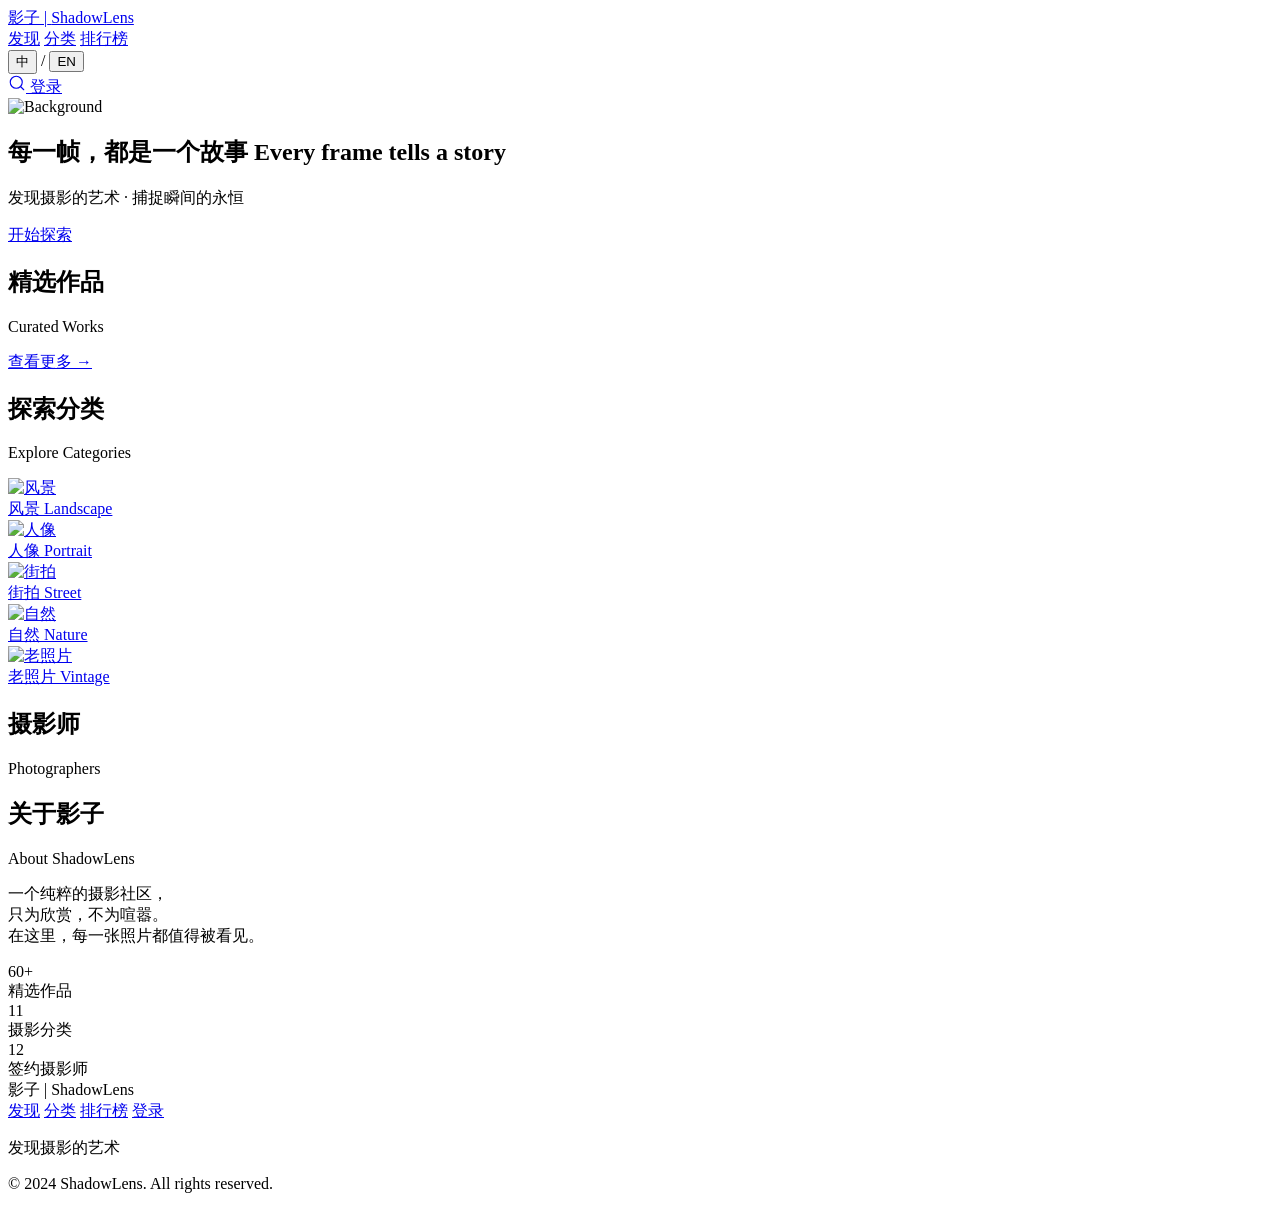
==== index.html @ 44436a94 "feat: add index.html" ====
<!DOCTYPE html>
<html lang="zh-CN">
<head>
  <meta charset="UTF-8">
  <meta name="viewport" content="width=device-width, initial-scale=1.0">
  <title>影子 | ShadowLens - 发现摄影的艺术</title>
  <link rel="stylesheet" href="css/style.css">
  <link rel="preconnect" href="https://fonts.googleapis.com">
  <link rel="preconnect" href="https://fonts.gstatic.com" crossorigin>
  <link href="https://fonts.googleapis.com/css2?family=Noto+Serif+SC:wght@200;300;400;600&family=Inter:wght@200;300;400;500&display=swap" rel="stylesheet">
</head>
<body>
  <!-- Noise texture for depth -->
  <div class="noise-overlay"></div>

  <!-- Navigation -->
  <nav id="navbar" class="navbar">
    <div class="nav-content">
      <a href="index.html" class="logo">
        <span class="logo-cn">影子</span>
        <span class="logo-divider">|</span>
        <span class="logo-en">ShadowLens</span>
      </a>
      <div class="nav-links">
        <a href="explore.html" class="nav-link">发现</a>
        <a href="categories.html" class="nav-link">分类</a>
        <a href="rankings.html" class="nav-link">排行榜</a>
      </div>
      <div class="nav-right">
        <div class="lang-switch">
          <button class="lang-btn active" data-lang="zh">中</button>
          <span class="lang-divider">/</span>
          <button class="lang-btn" data-lang="en">EN</button>
        </div>
        <a href="search.html" class="search-toggle" id="searchToggle">
          <svg width="18" height="18" viewBox="0 0 24 24" fill="none" stroke="currentColor" stroke-width="1.5" stroke-linecap="round" stroke-linejoin="round"><circle cx="11" cy="11" r="8"/><path d="m21 21-4.35-4.35"/></svg>
        </a>
        <a href="login.html" class="nav-login">登录</a>
      </div>
    </div>
  </nav>

  <!-- Hero Section with Background -->
  <section class="hero" id="hero">
    <div class="hero-bg">
      <img src="https://images.unsplash.com/photo-1506905925346-21bda4d32df4?w=1920&q=80" alt="Background" class="hero-bg-img">
      <div class="hero-overlay"></div>
    </div>
    <div class="hero-content" data-parallax="0.3">
      <h1 class="hero-title">
        <span class="title-cn">每一帧，都是一个故事</span>
        <span class="title-en">Every frame tells a story</span>
      </h1>
      <p class="hero-subtitle">发现摄影的艺术 · 捕捉瞬间的永恒</p>
      <a href="explore.html" class="hero-btn">开始探索</a>
    </div>
    <div class="scroll-hint">
      <div class="scroll-line"></div>
    </div>
  </section>

  <!-- Photo Gallery -->
  <section class="gallery" id="gallery">
    <div class="gallery-header">
      <h2 class="section-title">精选作品</h2>
      <p class="section-subtitle">Curated Works</p>
    </div>
    <div class="masonry" id="masonry">
      <!-- Photos will be loaded dynamically -->
    </div>
    <div class="gallery-more">
      <a href="explore.html" class="more-link">查看更多 →</a>
    </div>
  </section>

  <!-- Categories Preview -->
  <section class="categories-preview">
    <div class="categories-header">
      <h2 class="section-title">探索分类</h2>
      <p class="section-subtitle">Explore Categories</p>
    </div>
    <div class="categories-grid">
      <a href="category.html?cat=landscape" class="category-card">
        <img src="https://images.unsplash.com/photo-1506905925346-21bda4d32df4?w=600&q=80" alt="风景">
        <div class="category-overlay">
          <span class="category-name">风景</span>
          <span class="category-name-en">Landscape</span>
        </div>
      </a>
      <a href="category.html?cat=portrait" class="category-card">
        <img src="https://images.unsplash.com/photo-1507003211169-0a1dd7228f2d?w=600&q=80" alt="人像">
        <div class="category-overlay">
          <span class="category-name">人像</span>
          <span class="category-name-en">Portrait</span>
        </div>
      </a>
      <a href="category.html?cat=street" class="category-card">
        <img src="https://images.unsplash.com/photo-1477959858617-67f85cf4f1df?w=600&q=80" alt="街拍">
        <div class="category-overlay">
          <span class="category-name">街拍</span>
          <span class="category-name-en">Street</span>
        </div>
      </a>
      <a href="category.html?cat=nature" class="category-card">
        <img src="https://images.unsplash.com/photo-1441974231531-c6227db76b6e?w=600&q=80" alt="自然">
        <div class="category-overlay">
          <span class="category-name">自然</span>
          <span class="category-name-en">Nature</span>
        </div>
      </a>
      <a href="category-vintage.html" class="category-card">
        <img src="https://images.unsplash.com/photo-1506744038136-46273834b3fb?w=600&q=80" alt="老照片">
        <div class="category-overlay">
          <span class="category-name">老照片</span>
          <span class="category-name-en">Vintage</span>
        </div>
      </a>
    </div>
  </section>

  <!-- Featured Photographers -->
  <section class="featured-photographers">
    <div class="section-header-center">
      <h2 class="section-title">摄影师</h2>
      <p class="section-subtitle">Photographers</p>
    </div>
    <div class="photographers-strip" id="photographersStrip">
      <!-- Filled by main.js -->
    </div>
  </section>

  <!-- About Section -->
  <section class="about" id="about">
    <div class="about-content" data-parallax="0.2">
      <div class="about-glass">
        <h2 class="section-title">关于影子</h2>
        <p class="section-subtitle">About ShadowLens</p>
        <p class="about-text">
          一个纯粹的摄影社区，<br>
          只为欣赏，不为喧嚣。<br>
          在这里，每一张照片都值得被看见。
        </p>
        <div class="about-stats">
          <div class="about-stat">
            <div class="about-stat-num">60+</div>
            <div class="about-stat-label">精选作品</div>
          </div>
          <div class="about-stat">
            <div class="about-stat-num">11</div>
            <div class="about-stat-label">摄影分类</div>
          </div>
          <div class="about-stat">
            <div class="about-stat-num">12</div>
            <div class="about-stat-label">签约摄影师</div>
          </div>
        </div>
      </div>
    </div>
  </section>

  <!-- Footer -->
  <footer class="footer">
    <div class="footer-content">
      <div class="footer-logo">
        <span class="logo-cn">影子</span>
        <span class="logo-divider">|</span>
        <span class="logo-en">ShadowLens</span>
      </div>
      <div class="footer-links">
        <a href="explore.html">发现</a>
        <a href="categories.html">分类</a>
        <a href="rankings.html">排行榜</a>
        <a href="login.html">登录</a>
      </div>
      <p class="footer-text">发现摄影的艺术</p>
      <p class="footer-copyright">© 2024 ShadowLens. All rights reserved.</p>
    </div>
  </footer>

  <script src="js/pages.js"></script>
  <script src="js/main.js"></script>
</body>
</html>
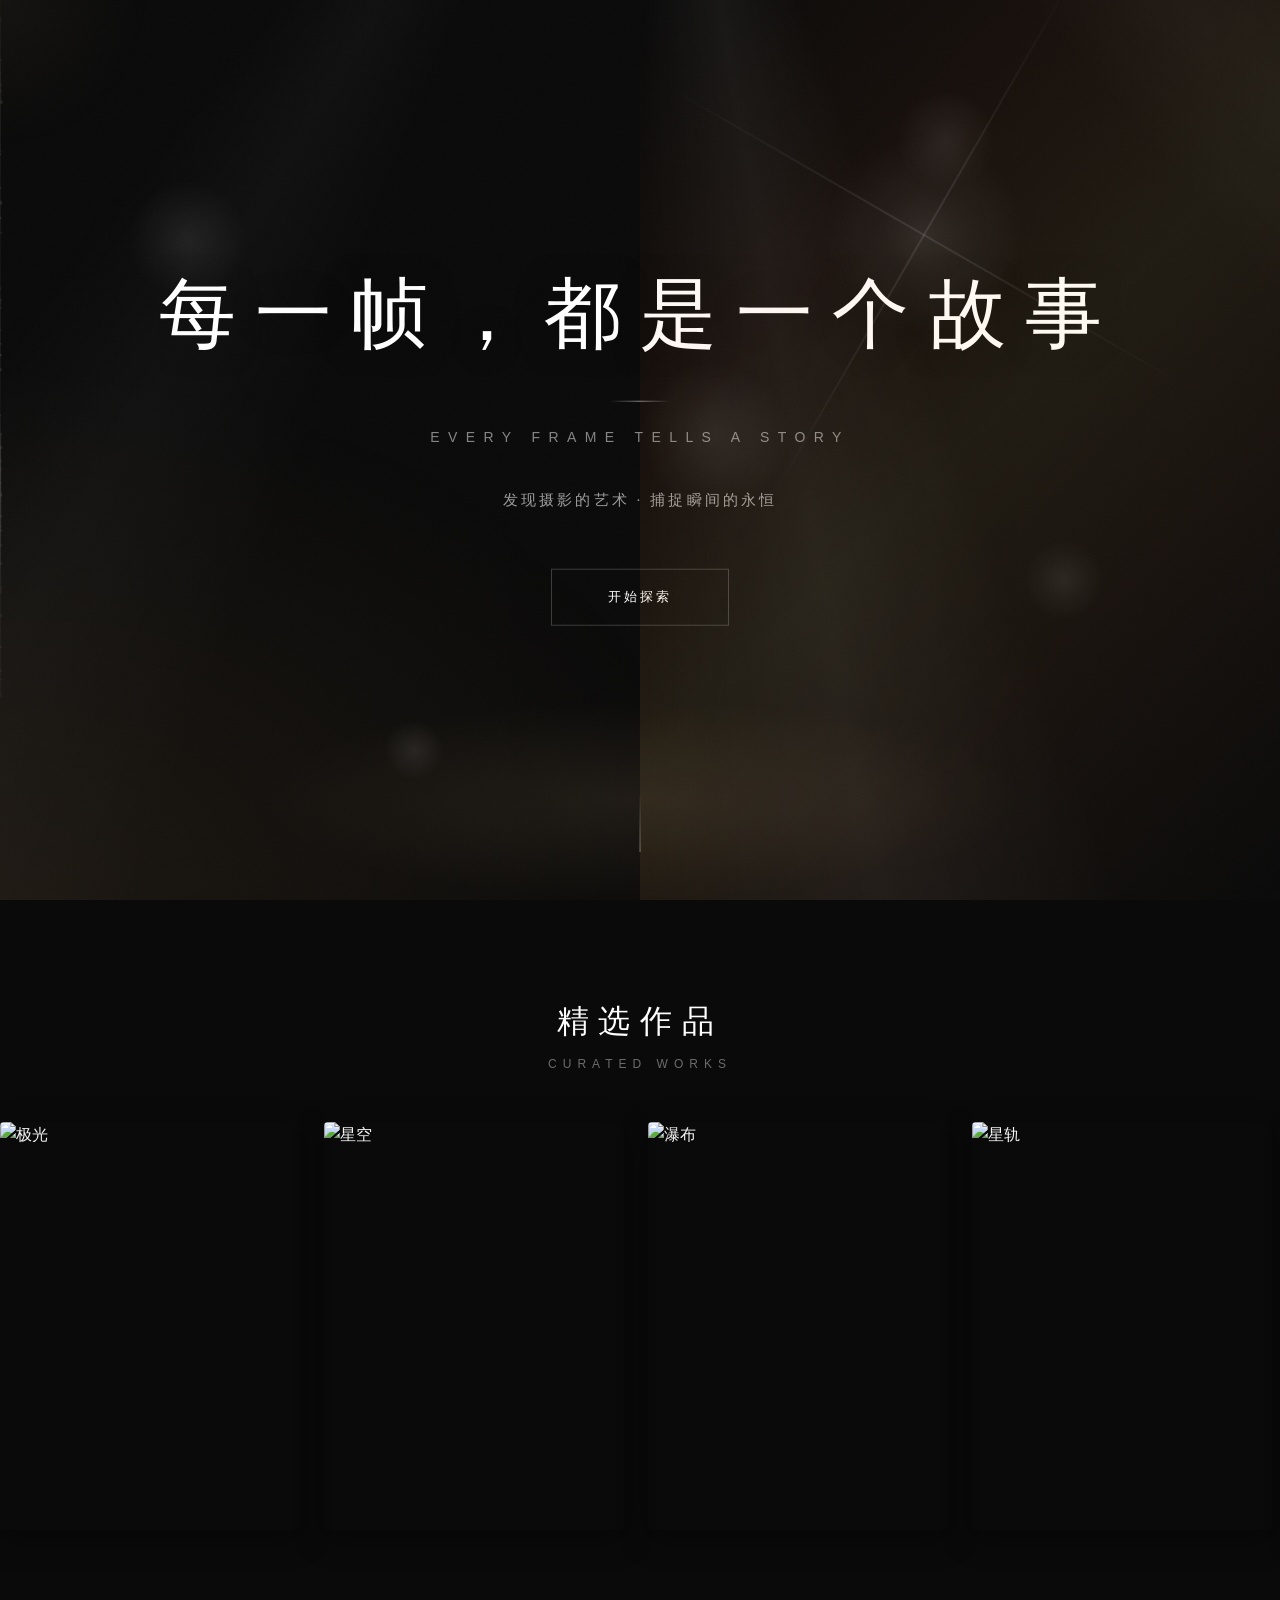
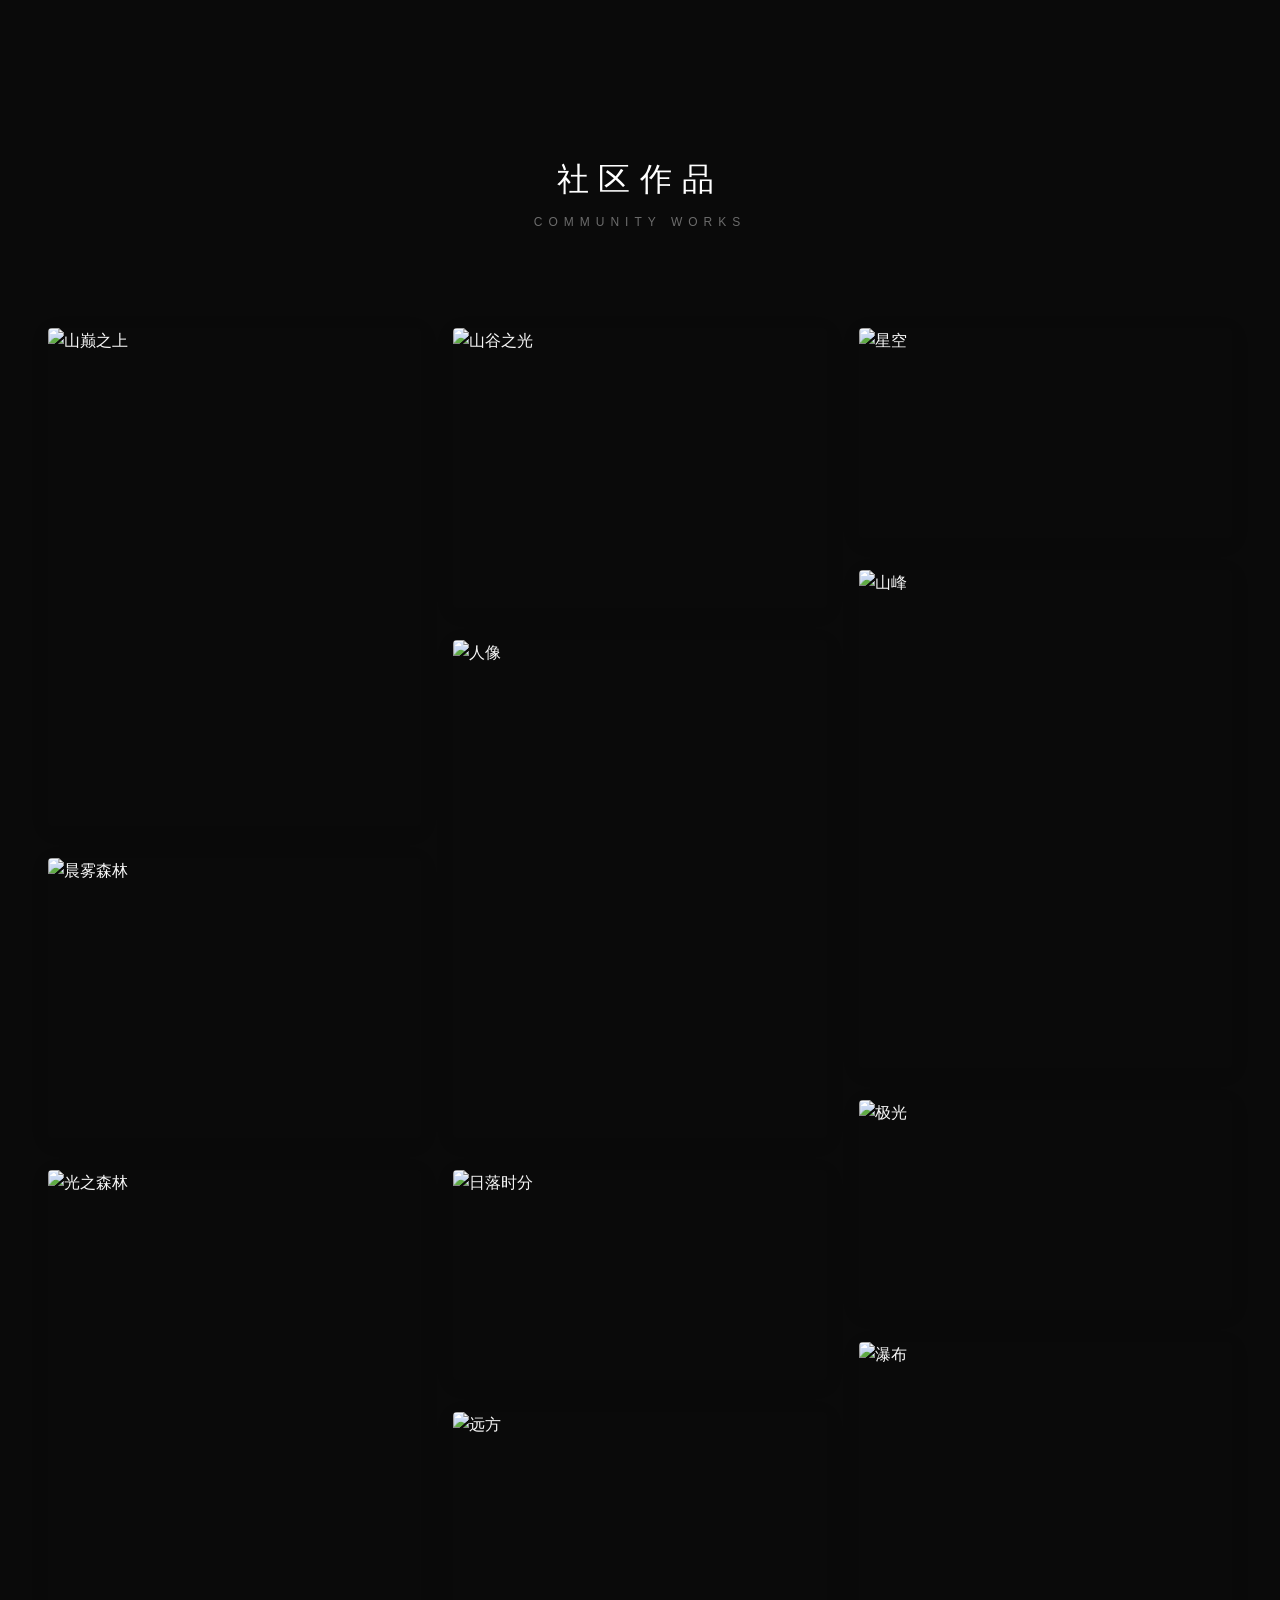
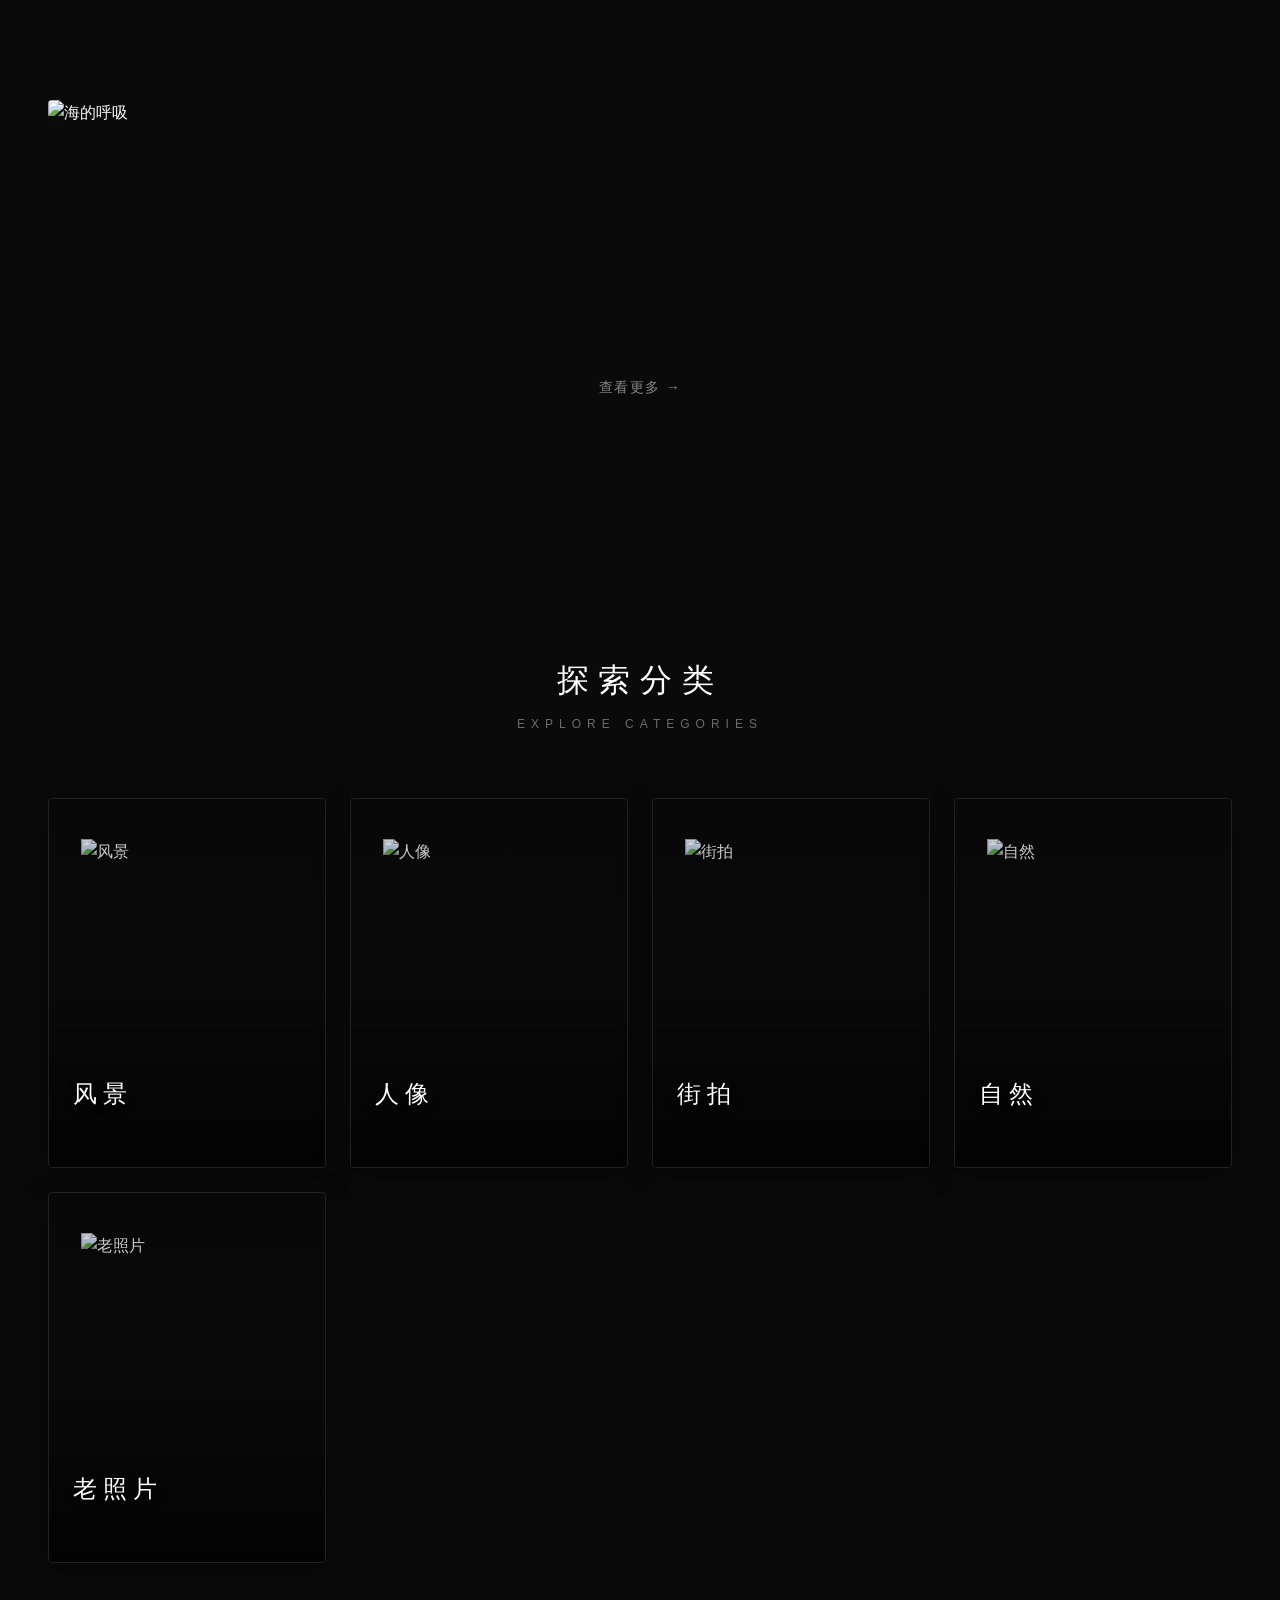
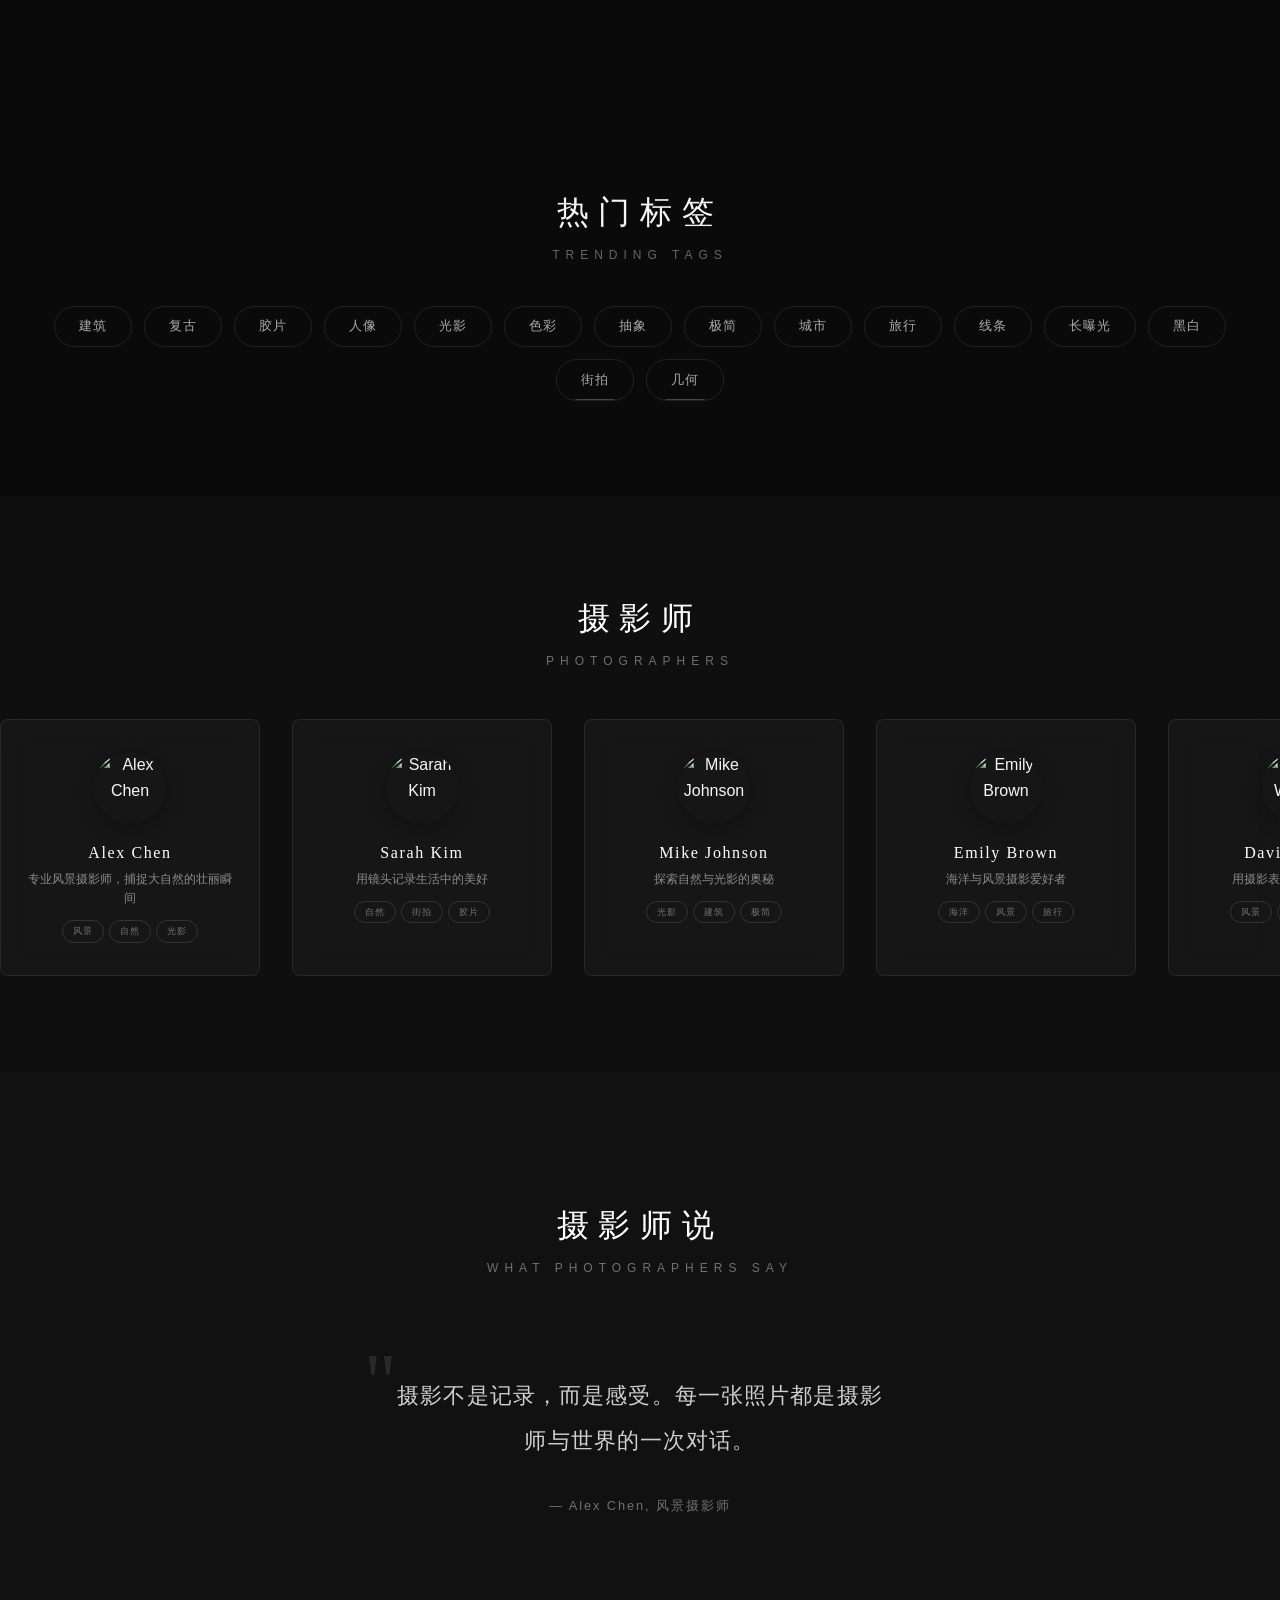
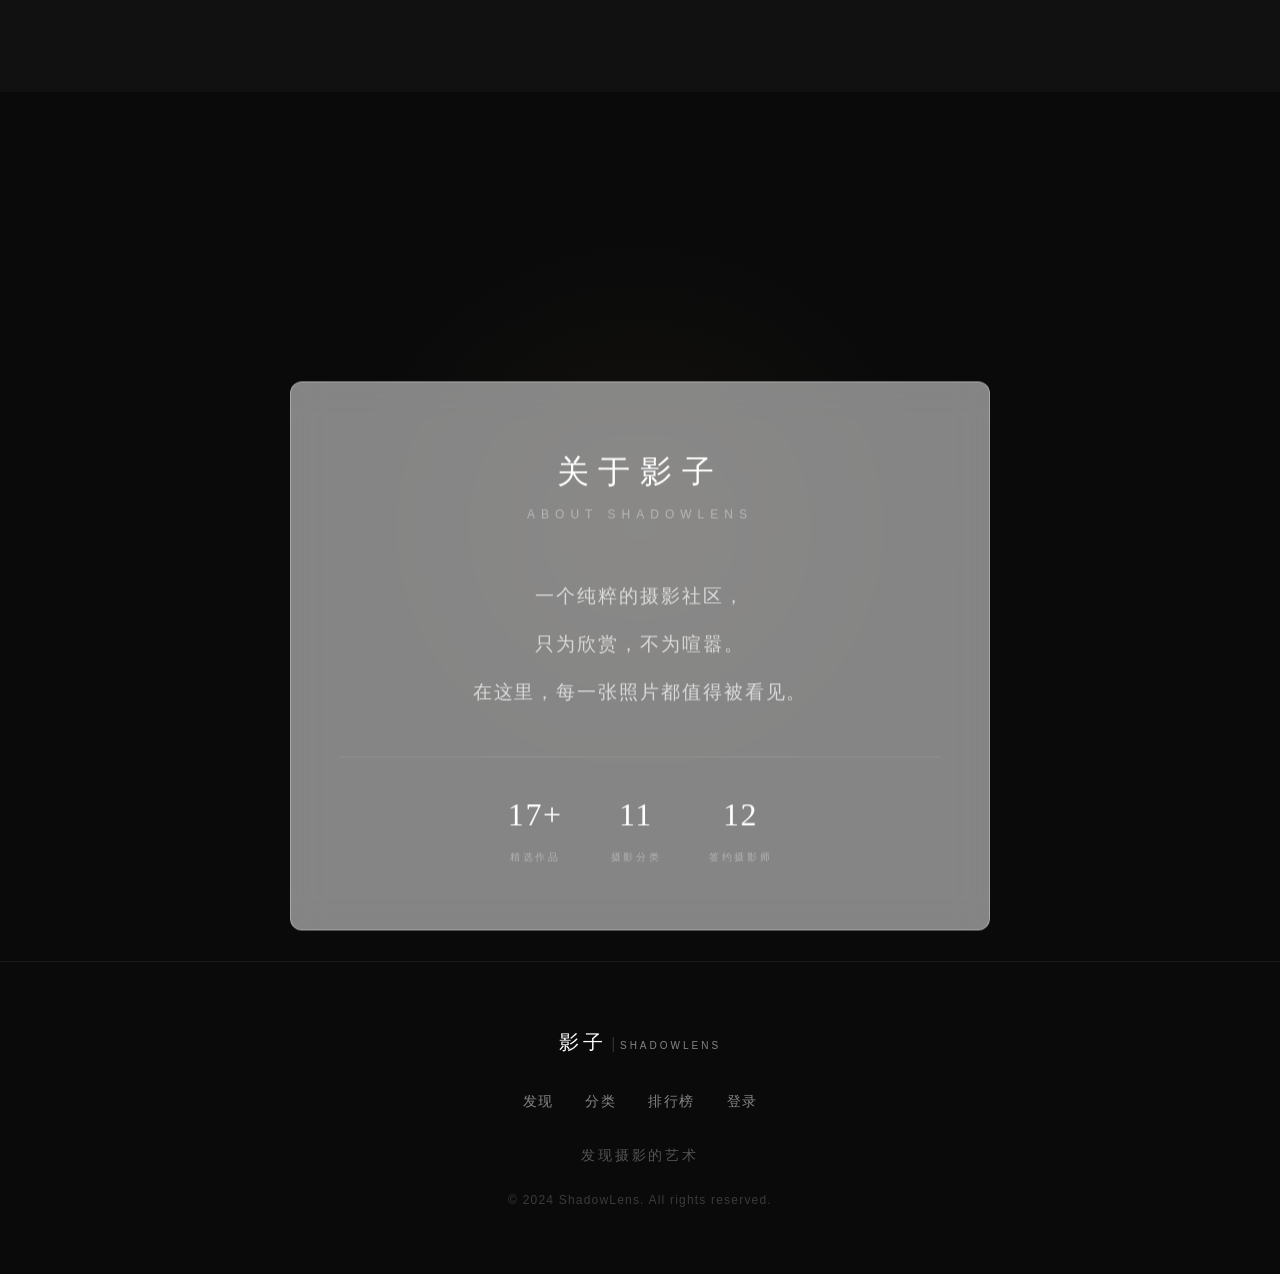
==== commit 7141f192: "feat: 全面升级光影特效与数据交互系统 - 暗色主题重构：全站深色背景、毛玻璃导航栏 - 光影特效：光线、散景、镜头光晕、光漏、聚光灯跟随鼠标 - 11个分类独立视觉主题 - 按钮升级：药丸形状、" ====
--- a/index.html
+++ b/index.html
@@ -10,8 +10,11 @@
   <link href="https://fonts.googleapis.com/css2?family=Noto+Serif+SC:wght@200;300;400;600&family=Inter:wght@200;300;400;500&display=swap" rel="stylesheet">
 </head>
 <body>
-  <!-- Noise texture for depth -->
+  <!-- Noise texture -->
   <div class="noise-overlay"></div>
+
+  <!-- Scroll progress -->
+  <div class="scroll-progress" id="scrollProgress"></div>
 
   <!-- Navigation -->
   <nav id="navbar" class="navbar">
@@ -21,7 +24,7 @@
         <span class="logo-divider">|</span>
         <span class="logo-en">ShadowLens</span>
       </a>
-      <div class="nav-links">
+      <div class="nav-links" id="navLinks">
         <a href="explore.html" class="nav-link">发现</a>
         <a href="categories.html" class="nav-link">分类</a>
         <a href="rankings.html" class="nav-link">排行榜</a>
@@ -36,19 +39,35 @@
           <svg width="18" height="18" viewBox="0 0 24 24" fill="none" stroke="currentColor" stroke-width="1.5" stroke-linecap="round" stroke-linejoin="round"><circle cx="11" cy="11" r="8"/><path d="m21 21-4.35-4.35"/></svg>
         </a>
         <a href="login.html" class="nav-login">登录</a>
+        <button class="mobile-menu-btn" id="mobileMenuBtn">
+          <svg width="20" height="20" viewBox="0 0 24 24" fill="none" stroke="currentColor" stroke-width="1.5"><line x1="3" y1="6" x2="21" y2="6"/><line x1="3" y1="12" x2="21" y2="12"/><line x1="3" y1="18" x2="21" y2="18"/></svg>
+        </button>
       </div>
     </div>
   </nav>
 
-  <!-- Hero Section with Background -->
+  <!-- Hero Section -->
   <section class="hero" id="hero">
     <div class="hero-bg">
-      <img src="https://images.unsplash.com/photo-1506905925346-21bda4d32df4?w=1920&q=80" alt="Background" class="hero-bg-img">
-      <div class="hero-overlay"></div>
-    </div>
+      <img class="hero-bg-img" src="https://images.unsplash.com/photo-1506905925346-21bda4d32df4?w=1920&q=85" alt="" loading="eager">
+    </div>
+    <div class="hero-overlay"></div>
+    <div class="light-rays"></div>
+    <div class="bokeh-container">
+      <div class="bokeh"></div>
+      <div class="bokeh"></div>
+      <div class="bokeh"></div>
+      <div class="bokeh"></div>
+      <div class="bokeh"></div>
+    </div>
+    <div class="lens-flare"></div>
+    <div class="light-leak"></div>
+    <div class="hero-spotlight" id="heroSpotlight"></div>
+    <canvas class="hero-canvas" id="heroCanvas"></canvas>
     <div class="hero-content" data-parallax="0.3">
       <h1 class="hero-title">
-        <span class="title-cn">每一帧，都是一个故事</span>
+        <span class="title-cn" id="heroTitleCn">每一帧，都是一个故事</span>
+        <div class="hero-divider"></div>
         <span class="title-en">Every frame tells a story</span>
       </h1>
       <p class="hero-subtitle">发现摄影的艺术 · 捕捉瞬间的永恒</p>
@@ -59,11 +78,22 @@
     </div>
   </section>
 
+  <!-- Featured Works Carousel -->
+  <section class="featured-section">
+    <div class="section-header-center" style="text-align:center; margin-bottom:3rem;">
+      <h2 class="section-title">精选作品</h2>
+      <p class="section-subtitle">Curated Works</p>
+    </div>
+    <div class="featured-track" id="featuredTrack">
+      <!-- Filled by JS -->
+    </div>
+  </section>
+
   <!-- Photo Gallery -->
   <section class="gallery" id="gallery">
     <div class="gallery-header">
-      <h2 class="section-title">精选作品</h2>
-      <p class="section-subtitle">Curated Works</p>
+      <h2 class="section-title">社区作品</h2>
+      <p class="section-subtitle">Community Works</p>
     </div>
     <div class="masonry" id="masonry">
       <!-- Photos will be loaded dynamically -->
@@ -118,14 +148,39 @@
     </div>
   </section>
 
+  <!-- Trending Tags -->
+  <section class="trending-section">
+    <div style="text-align:center;">
+      <h2 class="section-title">热门标签</h2>
+      <p class="section-subtitle">Trending Tags</p>
+    </div>
+    <div class="trending-tags" id="trendingTags">
+      <!-- Filled by JS -->
+    </div>
+  </section>
+
   <!-- Featured Photographers -->
   <section class="featured-photographers">
-    <div class="section-header-center">
+    <div class="section-header-center" style="text-align:center;">
       <h2 class="section-title">摄影师</h2>
       <p class="section-subtitle">Photographers</p>
     </div>
     <div class="photographers-strip" id="photographersStrip">
       <!-- Filled by main.js -->
+    </div>
+  </section>
+
+  <!-- Testimonials -->
+  <section class="testimonials-section">
+    <div style="text-align:center; margin-bottom:3rem;">
+      <h2 class="section-title">摄影师说</h2>
+      <p class="section-subtitle">What Photographers Say</p>
+    </div>
+    <div class="testimonial-card">
+      <div class="testimonial-quote" id="testimonialQuote">
+        摄影不是记录，而是感受。每一张照片都是摄影师与世界的一次对话。
+      </div>
+      <div class="testimonial-author" id="testimonialAuthor">— Alex Chen, 风景摄影师</div>
     </div>
   </section>
 
@@ -142,15 +197,15 @@
         </p>
         <div class="about-stats">
           <div class="about-stat">
-            <div class="about-stat-num">60+</div>
+            <div class="about-stat-num"><span class="counter-value" data-target="60">0</span>+</div>
             <div class="about-stat-label">精选作品</div>
           </div>
           <div class="about-stat">
-            <div class="about-stat-num">11</div>
+            <div class="about-stat-num"><span class="counter-value" data-target="11">0</span></div>
             <div class="about-stat-label">摄影分类</div>
           </div>
           <div class="about-stat">
-            <div class="about-stat-num">12</div>
+            <div class="about-stat-num"><span class="counter-value" data-target="12">0</span></div>
             <div class="about-stat-label">签约摄影师</div>
           </div>
         </div>
@@ -173,11 +228,309 @@
         <a href="login.html">登录</a>
       </div>
       <p class="footer-text">发现摄影的艺术</p>
-      <p class="footer-copyright">© 2024 ShadowLens. All rights reserved.</p>
+      <p class="footer-copyright">&copy; 2024 ShadowLens. All rights reserved.</p>
     </div>
   </footer>
+
+  <!-- Cursor Glow -->
+  <div class="cursor-glow" id="cursorGlow"></div>
+
+  <!-- Back to top -->
+  <button class="back-to-top" id="backToTop">
+    <svg width="18" height="18" viewBox="0 0 24 24" fill="none" stroke="currentColor" stroke-width="1.5"><polyline points="18 15 12 9 6 15"/></svg>
+  </button>
 
   <script src="js/pages.js"></script>
   <script src="js/main.js"></script>
+  <script>
+    // === Particle Canvas ===
+    (function() {
+      const canvas = document.getElementById('heroCanvas');
+      if (!canvas) return;
+      const ctx = canvas.getContext('2d');
+      let particles = [];
+      let w, h;
+
+      function resize() {
+        w = canvas.width = canvas.offsetWidth;
+        h = canvas.height = canvas.offsetHeight;
+      }
+      resize();
+      window.addEventListener('resize', resize);
+
+      class Particle {
+        constructor() { this.reset(); }
+        reset() {
+          this.x = Math.random() * w;
+          this.y = Math.random() * h;
+          this.vx = (Math.random() - 0.5) * 0.3;
+          this.vy = (Math.random() - 0.5) * 0.3;
+          this.r = Math.random() * 1.5 + 0.5;
+          this.alpha = Math.random() * 0.3 + 0.1;
+        }
+        update() {
+          this.x += this.vx;
+          this.y += this.vy;
+          if (this.x < 0 || this.x > w || this.y < 0 || this.y > h) this.reset();
+        }
+        draw() {
+          ctx.beginPath();
+          ctx.arc(this.x, this.y, this.r, 0, Math.PI * 2);
+          ctx.fillStyle = `rgba(255, 255, 255, ${this.alpha})`;
+          ctx.fill();
+        }
+      }
+
+      for (let i = 0; i < 60; i++) particles.push(new Particle());
+
+      function drawLines() {
+        for (let i = 0; i < particles.length; i++) {
+          for (let j = i + 1; j < particles.length; j++) {
+            const dx = particles[i].x - particles[j].x;
+            const dy = particles[i].y - particles[j].y;
+            const dist = Math.sqrt(dx * dx + dy * dy);
+            if (dist < 120) {
+              ctx.beginPath();
+              ctx.moveTo(particles[i].x, particles[i].y);
+              ctx.lineTo(particles[j].x, particles[j].y);
+              ctx.strokeStyle = `rgba(255, 255, 255, ${0.08 * (1 - dist / 120)})`;
+              ctx.lineWidth = 0.5;
+              ctx.stroke();
+            }
+          }
+        }
+      }
+
+      function animate() {
+        ctx.clearRect(0, 0, w, h);
+        particles.forEach(p => { p.update(); p.draw(); });
+        drawLines();
+        requestAnimationFrame(animate);
+      }
+      animate();
+    })();
+
+    // === Animated Counters ===
+    (function() {
+      const counters = document.querySelectorAll('.counter-value');
+      const observer = new IntersectionObserver((entries) => {
+        entries.forEach(entry => {
+          if (entry.isIntersecting) {
+            const el = entry.target;
+            const target = parseInt(el.dataset.target);
+            let current = 0;
+            const step = Math.max(1, Math.floor(target / 40));
+            const timer = setInterval(() => {
+              current += step;
+              if (current >= target) { current = target; clearInterval(timer); }
+              el.textContent = current;
+            }, 30);
+            observer.unobserve(el);
+          }
+        });
+      }, { threshold: 0.5 });
+      counters.forEach(c => observer.observe(c));
+    })();
+
+    // === Scroll Progress Bar ===
+    (function() {
+      const bar = document.getElementById('scrollProgress');
+      if (!bar) return;
+      window.addEventListener('scroll', () => {
+        const scrollTop = window.scrollY;
+        const docHeight = document.documentElement.scrollHeight - window.innerHeight;
+        bar.style.transform = `scaleX(${scrollTop / docHeight})`;
+      }, { passive: true });
+    })();
+
+    // === Back to Top ===
+    (function() {
+      const btn = document.getElementById('backToTop');
+      if (!btn) return;
+      window.addEventListener('scroll', () => {
+        btn.classList.toggle('visible', window.scrollY > 600);
+      }, { passive: true });
+      btn.addEventListener('click', () => {
+        window.scrollTo({ top: 0, behavior: 'smooth' });
+      });
+    })();
+
+    // === Mobile Menu ===
+    (function() {
+      const btn = document.getElementById('mobileMenuBtn');
+      const links = document.getElementById('navLinks');
+      if (!btn || !links) return;
+      btn.addEventListener('click', () => links.classList.toggle('open'));
+    })();
+
+    // === Featured Works Carousel ===
+    (function() {
+      const track = document.getElementById('featuredTrack');
+      if (!track || typeof allPhotos === 'undefined') return;
+      // Merge user posts
+      let userPosts = [];
+      try { userPosts = JSON.parse(localStorage.getItem('sl_user_posts') || '[]'); } catch(e) {}
+      const featured = [...userPosts, ...allPhotos].sort((a, b) => b.likes - a.likes).slice(0, 12);
+      // Duplicate for infinite scroll
+      const html = [...featured, ...featured].map(photo => `
+        <a href="photo.html?id=${photo.id}" class="featured-card">
+          <img src="${photo.url}" alt="${photo.title}" loading="lazy">
+          <div class="featured-card-info">
+            <div class="featured-card-title">${photo.title}</div>
+            <div class="featured-card-author">${photo.author}</div>
+          </div>
+        </a>
+      `).join('');
+      track.innerHTML = html;
+    })();
+
+    // === Trending Tags ===
+    (function() {
+      const container = document.getElementById('trendingTags');
+      if (!container || typeof getAllTags === 'undefined') return;
+      const tags = getAllTags().slice(0, 15);
+      container.innerHTML = tags.map(([tag, count]) =>
+        `<a href="tags.html?tag=${encodeURIComponent(tag)}" class="trending-tag"><span>${tag}</span></a>`
+      ).join('');
+    })();
+
+    // === Testimonials Rotation ===
+    (function() {
+      const quotes = [
+        { text: '摄影不是记录，而是感受。每一张照片都是摄影师与世界的一次对话。', author: '— Alex Chen, 风景摄影师' },
+        { text: '光与影的交织，是时间留给我们最温柔的礼物。', author: '— Sarah Kim, 人像摄影师' },
+        { text: '街拍的魅力在于，你永远不知道下一秒会发生什么。', author: '— Mike Johnson, 街头摄影师' },
+        { text: '极简不是空洞，而是用最少的元素表达最深的情感。', author: '— Emily Brown, 极简摄影师' },
+        { text: '每一张胶片都承载着不可复制的温度和记忆。', author: '— David Wilson, 胶片摄影师' }
+      ];
+      const quoteEl = document.getElementById('testimonialQuote');
+      const authorEl = document.getElementById('testimonialAuthor');
+      if (!quoteEl || !authorEl) return;
+      let idx = 0;
+      setInterval(() => {
+        idx = (idx + 1) % quotes.length;
+        quoteEl.style.opacity = 0;
+        authorEl.style.opacity = 0;
+        setTimeout(() => {
+          quoteEl.textContent = quotes[idx].text;
+          authorEl.textContent = quotes[idx].author;
+          quoteEl.style.opacity = 1;
+          authorEl.style.opacity = 1;
+        }, 400);
+      }, 5000);
+      quoteEl.style.transition = 'opacity 0.4s ease';
+      authorEl.style.transition = 'opacity 0.4s ease';
+    })();
+
+    // === Hero Title Character Animation ===
+    (function() {
+      const el = document.getElementById('heroTitleCn');
+      if (!el) return;
+      const text = el.textContent;
+      el.innerHTML = '';
+      text.split('').forEach((char, i) => {
+        const span = document.createElement('span');
+        span.className = 'char';
+        span.textContent = char;
+        span.style.animationDelay = `${0.3 + i * 0.05}s`;
+        el.appendChild(span);
+      });
+    })();
+
+    // === Cursor Glow Effect ===
+    (function() {
+      const glow = document.getElementById('cursorGlow');
+      if (!glow) return;
+      let mouseX = 0, mouseY = 0;
+      let glowX = 0, glowY = 0;
+
+      document.addEventListener('mousemove', (e) => {
+        mouseX = e.clientX;
+        mouseY = e.clientY;
+      });
+
+      function animate() {
+        glowX += (mouseX - glowX) * 0.1;
+        glowY += (mouseY - glowY) * 0.1;
+        glow.style.left = glowX + 'px';
+        glow.style.top = glowY + 'px';
+        requestAnimationFrame(animate);
+      }
+      animate();
+    })();
+
+    // === Hero Spotlight Effect ===
+    (function() {
+      const hero = document.getElementById('hero');
+      const spotlight = document.getElementById('heroSpotlight');
+      if (!hero || !spotlight) return;
+
+      hero.addEventListener('mousemove', (e) => {
+        const rect = hero.getBoundingClientRect();
+        const x = ((e.clientX - rect.left) / rect.width) * 100;
+        const y = ((e.clientY - rect.top) / rect.height) * 100;
+        spotlight.style.setProperty('--spot-x', x + '%');
+        spotlight.style.setProperty('--spot-y', y + '%');
+      });
+    })();
+
+    // === Scroll Reveal for Sections ===
+    (function() {
+      const observer = new IntersectionObserver((entries) => {
+        entries.forEach(entry => {
+          if (entry.isIntersecting) {
+            entry.target.classList.add('visible');
+          }
+        });
+      }, { threshold: 0.1, rootMargin: '0px 0px -50px 0px' });
+
+      document.querySelectorAll('.section-title, .section-subtitle, .category-card, .trending-tag, .photographer-card').forEach(el => {
+        el.classList.add('reveal');
+        observer.observe(el);
+      });
+    })();
+
+    // === Magnetic Button Effect ===
+    (function() {
+      document.querySelectorAll('.hero-btn, .btn-primary, .btn-ghost').forEach(btn => {
+        btn.addEventListener('mousemove', (e) => {
+          const rect = btn.getBoundingClientRect();
+          const x = e.clientX - rect.left - rect.width / 2;
+          const y = e.clientY - rect.top - rect.height / 2;
+          btn.style.transform = `translate(${x * 0.2}px, ${y * 0.2}px)`;
+        });
+        btn.addEventListener('mouseleave', () => {
+          btn.style.transform = 'translate(0, 0)';
+        });
+      });
+    })();
+
+    // === Parallax Scroll Effect ===
+    (function() {
+      const heroImg = document.querySelector('.hero-bg-img');
+      if (!heroImg) return;
+      window.addEventListener('scroll', () => {
+        const scrollY = window.scrollY;
+        if (scrollY < window.innerHeight) {
+          heroImg.style.transform = `scale(${1.15 + scrollY * 0.0002}) translateY(${scrollY * 0.3}px)`;
+        }
+      }, { passive: true });
+    })();
+
+    // === Photo Card Tilt Effect ===
+    (function() {
+      document.querySelectorAll('.photo-card, .featured-card, .category-card').forEach(card => {
+        card.addEventListener('mousemove', (e) => {
+          const rect = card.getBoundingClientRect();
+          const x = (e.clientX - rect.left) / rect.width - 0.5;
+          const y = (e.clientY - rect.top) / rect.height - 0.5;
+          card.style.transform = `perspective(1000px) rotateY(${x * 8}deg) rotateX(${-y * 8}deg) translateY(-4px)`;
+        });
+        card.addEventListener('mouseleave', () => {
+          card.style.transform = 'perspective(1000px) rotateY(0deg) rotateX(0deg) translateY(0)';
+        });
+      });
+    })();
+  </script>
 </body>
 </html>
--- a/css/style.css
+++ b/css/style.css
@@ -0,0 +1,5589 @@
+/* ========================================
+   影子 ShadowLens - 极简摄影社区
+   ======================================== */
+
+/* Reset & Base */
+*, *::before, *::after {
+  margin: 0;
+  padding: 0;
+  box-sizing: border-box;
+}
+
+:root {
+  --color-bg: #0a0a0a;
+  --color-bg-alt: #111;
+  --color-text: #f5f5f5;
+  --color-text-light: #aaa;
+  --color-text-muted: #666;
+  --color-border: #222;
+  --color-accent: #8b7355;
+  --color-accent-light: #c4a882;
+
+  --font-serif: 'Noto Serif SC', 'Georgia', serif;
+  --font-sans: 'Inter', -apple-system, BlinkMacSystemFont, sans-serif;
+
+  --transition-smooth: cubic-bezier(0.16, 1, 0.3, 1);
+  --transition-spring: cubic-bezier(0.34, 1.56, 0.64, 1);
+}
+
+html {
+  scroll-behavior: smooth;
+  -webkit-font-smoothing: antialiased;
+  -moz-osx-font-smoothing: grayscale;
+}
+
+body {
+  font-family: var(--font-sans);
+  background-color: var(--color-bg);
+  color: var(--color-text);
+  overflow-x: hidden;
+  line-height: 1.6;
+}
+
+/* Selection */
+::selection {
+  background: rgba(139, 115, 85, 0.3);
+  color: var(--color-text);
+}
+
+/* ========================================
+   Navigation
+   ======================================== */
+.navbar {
+  position: fixed;
+  top: 0;
+  left: 0;
+  right: 0;
+  z-index: 1000;
+  padding: 1.5rem 3rem;
+  transition: all 0.6s var(--transition-smooth);
+  transform: translateY(-100%);
+  opacity: 0;
+  background: rgba(10, 10, 10, 0.85);
+  backdrop-filter: blur(20px) saturate(1.2);
+  -webkit-backdrop-filter: blur(20px) saturate(1.2);
+  border-bottom: 1px solid rgba(255, 255, 255, 0.05);
+}
+
+.navbar.visible {
+  transform: translateY(0);
+  opacity: 1;
+}
+
+.nav-content {
+  max-width: 1400px;
+  margin: 0 auto;
+  display: flex;
+  justify-content: space-between;
+  align-items: center;
+}
+
+.logo {
+  text-decoration: none;
+  display: flex;
+  align-items: baseline;
+  gap: 0.75rem;
+  transition: opacity 0.3s ease;
+}
+
+.logo:hover {
+  opacity: 0.7;
+}
+
+.logo-cn {
+  font-family: var(--font-serif);
+  font-size: 1.5rem;
+  font-weight: 300;
+  letter-spacing: 0.2em;
+  color: #fff;
+}
+
+.logo-divider {
+  color: rgba(255,255,255,0.15);
+  font-weight: 200;
+}
+
+.logo-en {
+  font-family: var(--font-sans);
+  font-size: 0.75rem;
+  font-weight: 300;
+  letter-spacing: 0.3em;
+  text-transform: uppercase;
+  color: rgba(255,255,255,0.5);
+}
+
+/* Nav Links */
+.nav-links {
+  display: flex;
+  gap: 2.5rem;
+}
+
+.nav-link {
+  font-family: var(--font-sans);
+  font-size: 0.875rem;
+  font-weight: 400;
+  color: rgba(255,255,255,0.6);
+  text-decoration: none;
+  letter-spacing: 0.1em;
+  transition: color 0.3s ease;
+  position: relative;
+}
+
+.nav-link::after {
+  content: '';
+  position: absolute;
+  bottom: -4px;
+  left: 0;
+  width: 0;
+  height: 1px;
+  background: #fff;
+  transition: width 0.3s ease;
+}
+
+.nav-link:hover {
+  color: #fff;
+}
+
+.nav-link:hover::after {
+  width: 100%;
+}
+
+.nav-right {
+  display: flex;
+  align-items: center;
+  gap: 2rem;
+}
+
+.nav-login {
+  font-family: var(--font-sans);
+  font-size: 0.8rem;
+  font-weight: 400;
+  color: #fff;
+  text-decoration: none;
+  letter-spacing: 0.1em;
+  padding: 0.5rem 1.5rem;
+  border: 1px solid rgba(255,255,255,0.2);
+  transition: all 0.4s var(--transition-smooth);
+  border-radius: 50px;
+  position: relative;
+  overflow: hidden;
+}
+
+.nav-login::before {
+  content: '';
+  position: absolute;
+  inset: 0;
+  background: linear-gradient(135deg, var(--color-accent), var(--color-accent-light));
+  transform: scaleX(0);
+  transform-origin: left;
+  transition: transform 0.4s var(--transition-smooth);
+  z-index: -1;
+}
+
+.nav-login:hover {
+  color: #fff;
+  border-color: var(--color-accent);
+  box-shadow: 0 0 20px rgba(139,115,85,0.2);
+}
+
+.nav-login:hover::before {
+  transform: scaleX(1);
+}
+
+.lang-switch {
+  display: flex;
+  align-items: center;
+  gap: 0.5rem;
+}
+
+.lang-btn {
+  background: none;
+  border: none;
+  font-family: var(--font-sans);
+  font-size: 0.75rem;
+  letter-spacing: 0.1em;
+  color: rgba(255,255,255,0.4);
+  cursor: pointer;
+  padding: 0.25rem;
+  transition: color 0.3s ease;
+}
+
+.lang-btn:hover,
+.lang-btn.active {
+  color: #fff;
+}
+
+.lang-divider {
+  color: rgba(255,255,255,0.15);
+  font-size: 0.75rem;
+}
+
+/* ========================================
+   Hero Section - Cinematic
+   ======================================== */
+.hero {
+  height: 100vh;
+  min-height: 700px;
+  display: flex;
+  flex-direction: column;
+  justify-content: center;
+  align-items: center;
+  position: relative;
+  overflow: hidden;
+  background: #0a0a0a;
+}
+
+.hero-bg {
+  position: absolute;
+  inset: 0;
+  z-index: 0;
+}
+
+.hero-bg-img {
+  width: 100%;
+  height: 100%;
+  object-fit: cover;
+  transform: scale(1.15);
+  transition: transform 15s ease;
+  opacity: 0.7;
+}
+
+.hero:hover .hero-bg-img {
+  transform: scale(1);
+}
+
+.hero-overlay {
+  position: absolute;
+  inset: 0;
+  background:
+    radial-gradient(ellipse at center, transparent 40%, rgba(10,10,10,0.6) 100%),
+    linear-gradient(
+      180deg,
+      rgba(10,10,10,0.3) 0%,
+      rgba(10,10,10,0.1) 40%,
+      rgba(10,10,10,0.4) 70%,
+      rgba(10,10,10,0.8) 100%
+    );
+  z-index: 1;
+}
+
+.hero-canvas {
+  position: absolute;
+  inset: 0;
+  width: 100%;
+  height: 100%;
+  z-index: 2;
+  pointer-events: none;
+  opacity: 0.5;
+}
+
+.hero-gradient-bg {
+  position: absolute;
+  inset: 0;
+  z-index: 0;
+  background: linear-gradient(135deg, #1a1a1a 0%, #2d2d2d 50%, #1a1a1a 100%);
+}
+
+.hero::after {
+  content: '';
+  position: absolute;
+  bottom: 0;
+  left: 50%;
+  transform: translateX(-50%);
+  width: 60%;
+  height: 200px;
+  background: radial-gradient(ellipse, rgba(139,115,85,0.15) 0%, transparent 70%);
+  pointer-events: none;
+  z-index: 1;
+}
+
+.hero-layers {
+  position: relative;
+  height: 100vh;
+  overflow: hidden;
+}
+
+.hero-content {
+  text-align: center;
+  z-index: 3;
+  will-change: transform;
+}
+
+.hero-title {
+  margin-bottom: 2.5rem;
+}
+
+.title-cn {
+  display: block;
+  font-family: var(--font-serif);
+  font-size: clamp(2.5rem, 6vw, 5rem);
+  font-weight: 200;
+  letter-spacing: 0.25em;
+  margin-bottom: 1rem;
+  color: #fff;
+  text-shadow: 0 2px 40px rgba(0,0,0,0.3);
+}
+
+.title-en {
+  display: block;
+  font-family: var(--font-sans);
+  font-size: clamp(0.7rem, 1.2vw, 0.875rem);
+  font-weight: 300;
+  letter-spacing: 0.6em;
+  text-transform: uppercase;
+  color: rgba(255,255,255,0.5);
+}
+
+.hero-subtitle {
+  font-family: var(--font-serif);
+  font-size: clamp(0.875rem, 1.2vw, 1.1rem);
+  font-weight: 300;
+  color: rgba(255,255,255,0.6);
+  letter-spacing: 0.2em;
+  margin-bottom: 3.5rem;
+}
+
+.hero-btn {
+  display: inline-block;
+  font-family: var(--font-sans);
+  font-size: 0.8rem;
+  font-weight: 400;
+  letter-spacing: 0.25em;
+  text-transform: uppercase;
+  color: #fff;
+  text-decoration: none;
+  padding: 1.1rem 3.5rem;
+  border: 1px solid rgba(255,255,255,0.2);
+  transition: all 0.6s var(--transition-smooth);
+  position: relative;
+  overflow: hidden;
+  background: transparent;
+}
+
+.hero-btn::before {
+  content: '';
+  position: absolute;
+  inset: 0;
+  background: linear-gradient(135deg, var(--color-accent), var(--color-accent-light));
+  transform: translateX(-101%);
+  transition: transform 0.6s var(--transition-smooth);
+}
+
+.hero-btn::after {
+  content: '';
+  position: absolute;
+  top: 50%;
+  left: 50%;
+  width: 0;
+  height: 0;
+  background: rgba(139,115,85,0.3);
+  border-radius: 50%;
+  transform: translate(-50%, -50%);
+  transition: width 0.6s ease, height 0.6s ease;
+}
+
+.hero-btn:hover {
+  color: #fff;
+  border-color: var(--color-accent);
+  box-shadow: 0 0 30px rgba(139,115,85,0.3), 0 0 60px rgba(139,115,85,0.1);
+  transform: translateY(-2px);
+  letter-spacing: 0.35em;
+}
+
+.hero-btn:hover::before {
+  transform: translateX(0);
+}
+
+.hero-btn:hover::after {
+  width: 300px;
+  height: 300px;
+  opacity: 0;
+}
+
+.hero-btn span {
+  position: relative;
+  z-index: 1;
+}
+
+.hero-btn span {
+  position: relative;
+  z-index: 1;
+}
+
+.scroll-hint {
+  position: absolute;
+  bottom: 3rem;
+  left: 50%;
+  transform: translateX(-50%);
+  z-index: 4;
+}
+
+.scroll-line {
+  width: 1px;
+  height: 60px;
+  background: linear-gradient(to bottom, transparent, rgba(255,255,255,0.4));
+  animation: scrollPulse 2s ease-in-out infinite;
+}
+
+@keyframes scrollPulse {
+  0%, 100% { opacity: 0.3; transform: scaleY(0.8); }
+  50% { opacity: 1; transform: scaleY(1); }
+}
+
+/* ========================================
+   Gallery Section
+   ======================================== */
+.gallery {
+  padding: 8rem 3rem;
+  max-width: 1600px;
+  margin: 0 auto;
+  background: #0a0a0a;
+}
+
+.gallery .section-title {
+  color: #fff;
+}
+
+.gallery .section-subtitle {
+  color: rgba(255,255,255,0.4);
+}
+
+.gallery-header {
+  text-align: center;
+  margin-bottom: 6rem;
+}
+
+.gallery-more .more-link {
+  color: rgba(255,255,255,0.5);
+}
+
+.gallery-more .more-link:hover {
+  color: #fff;
+}
+
+.gallery-more {
+  text-align: center;
+  margin-top: 4rem;
+}
+
+.more-link {
+  font-family: var(--font-sans);
+  font-size: 0.875rem;
+  font-weight: 400;
+  color: var(--color-text-light);
+  text-decoration: none;
+  letter-spacing: 0.1em;
+  transition: color 0.3s ease;
+}
+
+.more-link:hover {
+  color: var(--color-text);
+}
+
+.section-title {
+  font-family: var(--font-serif);
+  font-size: clamp(1.5rem, 3vw, 2rem);
+  font-weight: 300;
+  letter-spacing: 0.3em;
+  margin-bottom: 0.5rem;
+  color: var(--color-text);
+}
+
+.section-subtitle {
+  font-family: var(--font-sans);
+  font-size: 0.75rem;
+  font-weight: 300;
+  letter-spacing: 0.5em;
+  text-transform: uppercase;
+  color: var(--color-text-muted);
+}
+
+/* Masonry Layout */
+.masonry {
+  columns: 3;
+  column-gap: 2rem;
+}
+
+.photo-card {
+  break-inside: avoid;
+  margin-bottom: 2rem;
+  position: relative;
+  overflow: hidden;
+  cursor: pointer;
+  border-radius: 4px;
+  box-shadow: 0 4px 20px rgba(0,0,0,0.08);
+  transition: box-shadow 0.5s var(--transition-smooth),
+              transform 0.5s var(--transition-smooth);
+}
+
+.photo-card:hover {
+  box-shadow: 0 12px 40px rgba(0,0,0,0.18);
+  transform: translateY(-4px);
+}
+
+.photo-card img {
+  width: 100%;
+  display: block;
+  transition: transform 0.8s var(--transition-smooth),
+              filter 0.8s var(--transition-smooth);
+  will-change: transform;
+}
+
+.photo-card:hover img {
+  transform: scale(1.05);
+  filter: brightness(1.08) contrast(1.02);
+}
+
+.photo-overlay {
+  position: absolute;
+  bottom: 0;
+  left: 0;
+  right: 0;
+  padding: 3rem 1.5rem 1.5rem;
+  background: linear-gradient(to top, rgba(0,0,0,0.6) 0%, rgba(0,0,0,0.2) 60%, transparent 100%);
+  opacity: 0;
+  transition: opacity 0.5s var(--transition-smooth);
+  display: flex;
+  justify-content: space-between;
+  align-items: flex-end;
+}
+
+.photo-card:hover .photo-overlay {
+  opacity: 1;
+}
+
+.photo-info {
+  flex: 1;
+}
+
+.photo-title {
+  font-family: var(--font-serif);
+  font-size: 1.05rem;
+  font-weight: 300;
+  color: #fff;
+  letter-spacing: 0.12em;
+  margin-bottom: 0.25rem;
+  text-shadow: 0 1px 3px rgba(0,0,0,0.3);
+}
+
+.photo-author {
+  font-family: var(--font-sans);
+  font-size: 0.75rem;
+  font-weight: 300;
+  color: rgba(255,255,255,0.75);
+  letter-spacing: 0.1em;
+}
+
+.photo-likes {
+  display: flex;
+  align-items: center;
+  gap: 0.35rem;
+  font-family: var(--font-sans);
+  font-size: 0.75rem;
+  color: rgba(255,255,255,0.8);
+  letter-spacing: 0.05em;
+  white-space: nowrap;
+}
+
+.photo-likes svg {
+  opacity: 0.8;
+}
+
+/* ========================================
+   Categories Preview
+   ======================================== */
+.categories-preview {
+  padding: 8rem 3rem;
+  background: #0a0a0a;
+}
+
+.categories-preview .section-title {
+  color: #fff;
+}
+
+.categories-preview .section-subtitle {
+  color: rgba(255,255,255,0.4);
+}
+
+.categories-header {
+  text-align: center;
+  margin-bottom: 4rem;
+}
+
+.categories-grid {
+  display: grid;
+  grid-template-columns: repeat(4, 1fr);
+  gap: 1.5rem;
+  max-width: 1400px;
+  margin: 0 auto;
+}
+
+.category-card {
+  position: relative;
+  aspect-ratio: 3/4;
+  overflow: hidden;
+  text-decoration: none;
+  border-radius: 4px;
+  box-shadow: 0 8px 30px rgba(0,0,0,0.3);
+  transition: box-shadow 0.5s var(--transition-smooth),
+              transform 0.5s var(--transition-smooth);
+}
+
+.category-card:hover {
+  box-shadow: 0 16px 50px rgba(0,0,0,0.5);
+  transform: translateY(-6px) scale(1.02);
+}
+
+.category-card img {
+  width: 100%;
+  height: 100%;
+  object-fit: cover;
+  transition: transform 0.8s var(--transition-smooth),
+              filter 0.8s var(--transition-smooth);
+}
+
+.category-card:hover img {
+  transform: scale(1.1);
+  filter: brightness(1.1);
+}
+
+.category-overlay {
+  position: absolute;
+  top: 0;
+  left: 0;
+  right: 0;
+  bottom: 0;
+  background: linear-gradient(to top, rgba(0,0,0,0.7) 0%, rgba(0,0,0,0.1) 50%, rgba(0,0,0,0.2) 100%);
+  display: flex;
+  flex-direction: column;
+  justify-content: flex-end;
+  padding: 2rem 1.5rem;
+  transition: background 0.5s var(--transition-smooth);
+}
+
+.category-card:hover .category-overlay {
+  background: linear-gradient(to top, rgba(0,0,0,0.8) 0%, rgba(0,0,0,0.2) 50%, rgba(0,0,0,0.3) 100%);
+}
+
+.category-name {
+  font-family: var(--font-serif);
+  font-size: 1.5rem;
+  font-weight: 300;
+  color: #fff;
+  letter-spacing: 0.25em;
+  text-shadow: 0 2px 10px rgba(0,0,0,0.5);
+  transform: translateY(5px);
+  transition: transform 0.5s var(--transition-smooth);
+}
+
+.category-card:hover .category-name {
+  transform: translateY(0);
+}
+
+.category-name-en {
+  font-family: var(--font-sans);
+  font-size: 0.75rem;
+  font-weight: 300;
+  color: rgba(255,255,255,0.7);
+  letter-spacing: 0.2em;
+  text-transform: uppercase;
+  margin-top: 0.5rem;
+  opacity: 0;
+  transform: translateY(10px);
+  transition: all 0.5s var(--transition-smooth) 0.1s;
+}
+
+.category-card:hover .category-name-en {
+  opacity: 1;
+  transform: translateY(0);
+}
+
+/* ========================================
+   About Section
+   ======================================== */
+.about {
+  padding: 10rem 3rem;
+  background: #0a0a0a;
+  position: relative;
+  overflow: hidden;
+}
+
+.about::before {
+  content: '';
+  position: absolute;
+  top: 50%;
+  left: 50%;
+  width: 600px;
+  height: 600px;
+  background: radial-gradient(circle, rgba(139,115,85,0.08) 0%, transparent 70%);
+  transform: translate(-50%, -50%);
+  pointer-events: none;
+}
+
+.about-content {
+  max-width: 800px;
+  margin: 0 auto;
+  text-align: center;
+  will-change: transform;
+}
+
+.about-glass {
+  padding: 4rem;
+  background: rgba(255,255,255,0.03);
+  border: 1px solid rgba(255,255,255,0.06);
+  border-radius: 12px;
+  backdrop-filter: blur(20px);
+}
+
+.about .section-title {
+  color: #fff;
+}
+
+.about .section-subtitle {
+  color: rgba(255,255,255,0.4);
+}
+
+.about-text {
+  font-family: var(--font-serif);
+  font-size: clamp(1rem, 1.5vw, 1.25rem);
+  font-weight: 300;
+  line-height: 2.5;
+  color: rgba(255,255,255,0.7);
+  margin-top: 3rem;
+  letter-spacing: 0.1em;
+}
+
+/* ========================================
+   Footer
+   ======================================== */
+.footer {
+  padding: 4rem 3rem;
+  background: #0a0a0a;
+  border-top: 1px solid rgba(255,255,255,0.06);
+}
+
+.footer-content {
+  max-width: 1400px;
+  margin: 0 auto;
+  text-align: center;
+}
+
+.footer .logo-cn {
+  font-size: 1.25rem;
+  color: #fff;
+}
+
+.footer .logo-en {
+  font-size: 0.625rem;
+  color: rgba(255,255,255,0.5);
+}
+
+.footer .logo-divider {
+  color: rgba(255,255,255,0.15);
+}
+
+.footer-links {
+  display: flex;
+  justify-content: center;
+  gap: 2rem;
+  margin-top: 2rem;
+}
+
+.footer-links a {
+  font-family: var(--font-sans);
+  font-size: 0.875rem;
+  color: rgba(255,255,255,0.5);
+  text-decoration: none;
+  letter-spacing: 0.1em;
+  transition: color 0.3s ease;
+}
+
+.footer-links a:hover {
+  color: #fff;
+}
+
+.footer-text {
+  font-family: var(--font-serif);
+  font-size: 0.875rem;
+  font-weight: 300;
+  color: rgba(255,255,255,0.3);
+  margin-top: 2rem;
+  letter-spacing: 0.2em;
+}
+
+.footer-copyright {
+  font-size: 0.75rem;
+  color: rgba(255,255,255,0.2);
+  margin-top: 1.5rem;
+  letter-spacing: 0.1em;
+}
+
+/* ========================================
+   Loading Animation
+   ======================================== */
+.loading-screen {
+  position: fixed;
+  top: 0;
+  left: 0;
+  right: 0;
+  bottom: 0;
+  background: var(--color-bg);
+  display: flex;
+  align-items: center;
+  justify-content: center;
+  z-index: 9999;
+  transition: opacity 0.8s ease, visibility 0.8s ease;
+}
+
+.loading-screen.hidden {
+  opacity: 0;
+  visibility: hidden;
+}
+
+.loading-logo {
+  animation: fadeInUp 1s ease forwards;
+}
+
+@keyframes fadeInUp {
+  from { opacity: 0; transform: translateY(20px); }
+  to { opacity: 1; transform: translateY(0); }
+}
+
+/* ========================================
+   Responsive Design
+   ======================================== */
+@media (max-width: 1024px) {
+  .masonry {
+    columns: 2;
+  }
+
+  .gallery {
+    padding: 6rem 2rem;
+  }
+
+  .categories-grid {
+    grid-template-columns: repeat(2, 1fr);
+  }
+}
+
+@media (max-width: 768px) {
+  .navbar {
+    padding: 1rem 1.5rem;
+  }
+
+  .nav-links {
+    display: none;
+  }
+
+  .logo-cn {
+    font-size: 1.25rem;
+  }
+
+  .masonry {
+    columns: 1;
+    max-width: 600px;
+    margin: 0 auto;
+  }
+
+  .gallery-header {
+    margin-bottom: 4rem;
+  }
+
+  .about {
+    padding: 6rem 2rem;
+  }
+
+  .footer {
+    padding: 3rem 1.5rem;
+  }
+
+  .hero-btn {
+    padding: 0.75rem 2rem;
+  }
+}
+
+@media (max-width: 480px) {
+  .navbar {
+    padding: 0.875rem 1rem;
+  }
+
+  .logo-divider,
+  .logo-en {
+    display: none;
+  }
+
+  .hero-title {
+    margin-bottom: 1.5rem;
+  }
+
+  .gallery {
+    padding: 4rem 1rem;
+  }
+
+  .categories-grid {
+    grid-template-columns: 1fr;
+  }
+
+  .nav-login {
+    display: none;
+  }
+}
+
+/* ========================================
+   Parallax Smoothness
+   ======================================== */
+[data-parallax] {
+  will-change: transform;
+  transition: transform 0.1s linear;
+}
+
+/* ========================================
+   Scroll Reveal Animation
+   ======================================== */
+.reveal {
+  opacity: 0;
+  transform: translateY(30px);
+  transition: opacity 0.8s var(--transition-smooth),
+              transform 0.8s var(--transition-smooth);
+}
+
+.reveal.visible {
+  opacity: 1;
+  transform: translateY(0);
+}
+
+/* ========================================
+   Page Header (for inner pages)
+   ======================================== */
+.page-header {
+  padding: 8rem 3rem 4rem;
+  text-align: center;
+  border-bottom: 1px solid var(--color-border);
+  background: var(--color-bg);
+  position: relative;
+  overflow: hidden;
+}
+
+.page-header .light-rays::before,
+.page-header .light-rays::after {
+  background: conic-gradient(
+    from 0deg at 50% 0%,
+    transparent 0deg,
+    rgba(139,115,85,0.04) 10deg,
+    transparent 20deg,
+    transparent 40deg,
+    rgba(139,115,85,0.03) 50deg,
+    transparent 60deg,
+    transparent 80deg,
+    rgba(139,115,85,0.04) 90deg,
+    transparent 100deg,
+    transparent 120deg,
+    rgba(139,115,85,0.03) 130deg,
+    transparent 140deg,
+    transparent 360deg
+  );
+}
+
+.page-title {
+  font-family: var(--font-serif);
+  font-size: clamp(2rem, 4vw, 3rem);
+  font-weight: 200;
+  letter-spacing: 0.3em;
+  margin-bottom: 0.5rem;
+}
+
+.page-subtitle {
+  font-family: var(--font-sans);
+  font-size: 0.875rem;
+  font-weight: 300;
+  letter-spacing: 0.3em;
+  color: var(--color-text-muted);
+}
+
+/* ========================================
+   Filter Tabs
+   ======================================== */
+.filter-tabs {
+  display: flex;
+  justify-content: center;
+  gap: 1.5rem;
+  padding: 2rem;
+  flex-wrap: wrap;
+}
+
+.filter-tab {
+  font-family: var(--font-sans);
+  font-size: 0.8rem;
+  font-weight: 400;
+  color: var(--color-text-muted);
+  text-decoration: none;
+  padding: 0.6rem 1.5rem;
+  border: 1px solid transparent;
+  transition: all 0.4s var(--transition-smooth);
+  cursor: pointer;
+  background: none;
+  border-radius: 50px;
+  position: relative;
+  overflow: hidden;
+}
+
+.filter-tab::before {
+  content: '';
+  position: absolute;
+  inset: 0;
+  background: linear-gradient(135deg, var(--color-accent), var(--color-accent-light));
+  transform: scaleX(0);
+  transform-origin: left;
+  transition: transform 0.4s var(--transition-smooth);
+  z-index: -1;
+  border-radius: 50px;
+}
+
+.filter-tab:hover,
+.filter-tab.active {
+  color: #fff;
+  border-color: var(--color-accent);
+  box-shadow: 0 0 15px rgba(139,115,85,0.2);
+}
+
+.filter-tab:hover::before,
+.filter-tab.active::before {
+  transform: scaleX(1);
+}
+
+/* ========================================
+   Photo Grid (for explore/category pages)
+   ======================================== */
+.photo-grid {
+  display: grid;
+  grid-template-columns: repeat(3, 1fr);
+  gap: 1.5rem;
+  max-width: 1600px;
+  margin: 0 auto;
+  padding: 4rem 3rem;
+}
+
+.photo-grid .photo-card {
+  margin-bottom: 0;
+}
+
+@media (max-width: 1024px) {
+  .photo-grid {
+    grid-template-columns: repeat(2, 1fr);
+    padding: 3rem 2rem;
+  }
+}
+
+@media (max-width: 768px) {
+  .photo-grid {
+    grid-template-columns: 1fr;
+    max-width: 600px;
+    padding: 2rem 1rem;
+  }
+}
+
+/* ========================================
+   Rankings
+   ======================================== */
+.rankings-container {
+  max-width: 1200px;
+  margin: 0 auto;
+  padding: 4rem 3rem;
+}
+
+.ranking-item {
+  display: flex;
+  align-items: center;
+  gap: 2rem;
+  padding: 2rem 0;
+  border-bottom: 1px solid rgba(255,255,255,0.06);
+  transition: all 0.3s ease;
+}
+
+.ranking-item:hover {
+  background: rgba(255,255,255,0.02);
+  padding-left: 1rem;
+}
+
+.ranking-number {
+  font-family: var(--font-serif);
+  font-size: 2rem;
+  font-weight: 200;
+  color: var(--color-accent);
+  min-width: 3rem;
+  text-align: center;
+}
+
+.ranking-photo {
+  width: 120px;
+  height: 80px;
+  object-fit: cover;
+  border-radius: 4px;
+}
+
+.ranking-info {
+  flex: 1;
+}
+
+.ranking-title {
+  font-family: var(--font-serif);
+  font-size: 1.125rem;
+  font-weight: 300;
+  margin-bottom: 0.25rem;
+}
+
+.ranking-author {
+  font-size: 0.875rem;
+  color: var(--color-text-light);
+}
+
+.ranking-stats {
+  display: flex;
+  gap: 1.5rem;
+  font-size: 0.875rem;
+  color: var(--color-text-muted);
+}
+
+/* ========================================
+   Login Page
+   ======================================== */
+.login-container {
+  min-height: 100vh;
+  display: flex;
+  align-items: center;
+  justify-content: center;
+  padding: 2rem;
+  background: var(--color-bg);
+}
+
+.login-card {
+  width: 100%;
+  max-width: 400px;
+  text-align: center;
+}
+
+.login-logo {
+  margin-bottom: 3rem;
+}
+
+.login-title {
+  font-family: var(--font-serif);
+  font-size: 1.5rem;
+  font-weight: 300;
+  letter-spacing: 0.2em;
+  margin-bottom: 0.5rem;
+}
+
+.login-subtitle {
+  font-size: 0.875rem;
+  color: var(--color-text-muted);
+  margin-bottom: 2rem;
+}
+
+.login-form {
+  display: flex;
+  flex-direction: column;
+  gap: 1rem;
+}
+
+.login-input {
+  font-family: var(--font-sans);
+  font-size: 0.875rem;
+  padding: 1rem;
+  border: 1px solid var(--color-border);
+  background: rgba(255,255,255,0.03);
+  color: var(--color-text);
+  transition: border-color 0.3s ease;
+  letter-spacing: 0.05em;
+  border-radius: 4px;
+}
+
+.login-input:focus {
+  outline: none;
+  border-color: var(--color-accent);
+}
+
+.login-input::placeholder {
+  color: var(--color-text-muted);
+}
+
+.login-btn {
+  font-family: var(--font-sans);
+  font-size: 0.875rem;
+  font-weight: 400;
+  letter-spacing: 0.2em;
+  padding: 1rem;
+  background: linear-gradient(135deg, var(--color-accent), var(--color-accent-light));
+  color: #fff;
+  border: none;
+  cursor: pointer;
+  transition: all 0.4s var(--transition-smooth);
+  border-radius: 50px;
+  position: relative;
+  overflow: hidden;
+}
+
+.login-btn::before {
+  content: '';
+  position: absolute;
+  top: 0;
+  left: -100%;
+  width: 100%;
+  height: 100%;
+  background: linear-gradient(90deg, transparent, rgba(255,255,255,0.2), transparent);
+  transition: left 0.5s ease;
+}
+
+.login-btn:hover {
+  box-shadow: 0 4px 30px rgba(139,115,85,0.4), 0 0 60px rgba(139,115,85,0.1);
+  transform: translateY(-3px);
+  letter-spacing: 0.25em;
+}
+
+.login-btn:hover::before {
+  left: 100%;
+}
+
+.login-link {
+  font-size: 0.875rem;
+  color: var(--color-text-muted);
+  margin-top: 2rem;
+}
+
+.login-link a {
+  color: var(--color-text);
+  text-decoration: none;
+}
+
+.login-link a:hover {
+  text-decoration: underline;
+}
+
+.login-error {
+  color: #c53030;
+  font-size: 0.8125rem;
+  margin-bottom: 1rem;
+  min-height: 1.25rem;
+  text-align: center;
+}
+
+.logged-avatar {
+  width: 90px;
+  height: 90px;
+  border-radius: 50%;
+  background: var(--color-bg-alt);
+  display: flex;
+  align-items: center;
+  justify-content: center;
+  font-family: var(--font-serif);
+  font-size: 2rem;
+  font-weight: 200;
+  color: var(--color-text-muted);
+  margin: 2rem auto;
+}
+
+.logged-stats {
+  display: flex;
+  justify-content: center;
+  gap: 3rem;
+  margin: 2rem 0;
+}
+
+.logged-actions {
+  text-align: center;
+}
+
+/* User Tag Input */
+.user-tag-input-wrap {
+  display: flex;
+  gap: 0.5rem;
+  margin-top: 1rem;
+}
+
+.user-tag-input {
+  flex: 1;
+  font-family: var(--font-sans);
+  font-size: 0.8125rem;
+  padding: 0.5rem 0.75rem;
+  border: 1px solid var(--color-border);
+  background: transparent;
+  color: var(--color-text);
+  transition: border-color 0.3s ease;
+  letter-spacing: 0.05em;
+}
+
+.user-tag-input:focus {
+  outline: none;
+  border-color: var(--color-text);
+}
+
+.user-tag-input::placeholder {
+  color: var(--color-text-muted);
+}
+
+.user-tag-btn {
+  font-family: var(--font-sans);
+  font-size: 0.75rem;
+  letter-spacing: 0.1em;
+  padding: 0.5rem 1rem;
+  background: var(--color-text);
+  color: var(--color-bg);
+  border: none;
+  cursor: pointer;
+  transition: opacity 0.3s ease;
+  white-space: nowrap;
+}
+
+.user-tag-btn:hover {
+  opacity: 0.85;
+}
+
+.tag-remove {
+  display: inline-flex;
+  align-items: center;
+  justify-content: center;
+  width: 14px;
+  height: 14px;
+  margin-left: 4px;
+  font-size: 0.625rem;
+  cursor: pointer;
+  opacity: 0.5;
+  transition: opacity 0.3s ease;
+}
+
+.tag-remove:hover {
+  opacity: 1;
+}
+
+.user-tag {
+  background: rgba(0,0,0,0.04);
+}
+
+/* ========================================
+   Upload Zone (Avatar/Cover)
+   ======================================== */
+.upload-zone {
+  position: relative;
+  border: 2px dashed var(--color-border);
+  border-radius: 8px;
+  overflow: hidden;
+  cursor: pointer;
+  transition: border-color 0.3s ease, background 0.3s ease;
+  background: rgba(0,0,0,0.02);
+}
+
+.upload-zone:hover {
+  border-color: var(--color-accent);
+  background: rgba(139,115,85,0.04);
+}
+
+.upload-zone.drag-over {
+  border-color: var(--color-accent);
+  background: rgba(139,115,85,0.08);
+}
+
+.upload-file-input {
+  position: absolute;
+  inset: 0;
+  opacity: 0;
+  cursor: pointer;
+  z-index: 3;
+}
+
+.upload-placeholder {
+  display: flex;
+  flex-direction: column;
+  align-items: center;
+  justify-content: center;
+  gap: 0.5rem;
+  padding: 2rem;
+  color: var(--color-text-muted);
+  font-size: 0.8125rem;
+  letter-spacing: 0.05em;
+}
+
+.upload-placeholder svg {
+  opacity: 0.4;
+}
+
+.upload-hint {
+  font-size: 0.6875rem;
+  opacity: 0.6;
+}
+
+.upload-preview {
+  display: none;
+  position: relative;
+}
+
+.upload-preview img {
+  width: 100%;
+  height: 180px;
+  object-fit: cover;
+  display: block;
+}
+
+.upload-preview::after {
+  content: '点击更换';
+  position: absolute;
+  inset: 0;
+  background: rgba(0,0,0,0.5);
+  color: #fff;
+  display: flex;
+  align-items: center;
+  justify-content: center;
+  font-size: 0.8125rem;
+  letter-spacing: 0.1em;
+  opacity: 0;
+  transition: opacity 0.3s ease;
+}
+
+.upload-preview:hover::after {
+  opacity: 1;
+}
+
+.upload-zone.has-file .upload-placeholder {
+  display: none;
+}
+
+.upload-zone.has-file .upload-preview {
+  display: block;
+}
+
+.avatar-upload-zone {
+  width: 120px;
+  height: 120px;
+  border-radius: 50%;
+  margin: 0 auto;
+}
+
+.avatar-upload-zone .upload-placeholder {
+  padding: 1rem;
+}
+
+.avatar-upload-zone .upload-preview img {
+  height: 100%;
+  border-radius: 50%;
+}
+
+.avatar-upload-zone .upload-preview::after {
+  border-radius: 50%;
+}
+
+/* Nav user state */
+.nav-user {
+  font-family: var(--font-sans);
+  font-size: 0.8125rem;
+  color: var(--color-text);
+  text-decoration: none;
+  letter-spacing: 0.05em;
+  transition: opacity 0.3s ease;
+}
+
+.nav-user:hover {
+  opacity: 0.7;
+}
+
+/* ========================================
+   Search Toggle in Navbar
+   ======================================== */
+.search-toggle {
+  display: flex;
+  align-items: center;
+  justify-content: center;
+  width: 36px;
+  height: 36px;
+  color: rgba(255,255,255,0.6);
+  text-decoration: none;
+  transition: color 0.3s ease;
+  cursor: pointer;
+  background: none;
+  border: none;
+  padding: 0;
+}
+
+.search-toggle:hover {
+  color: #fff;
+}
+
+/* ========================================
+   Search Page
+   ======================================== */
+.search-container {
+  max-width: 1200px;
+  margin: 0 auto;
+  padding: 8rem 3rem 4rem;
+}
+
+.search-box {
+  text-align: center;
+  margin-bottom: 3rem;
+}
+
+.search-input-wrap {
+  position: relative;
+  max-width: 600px;
+  margin: 0 auto;
+}
+
+.search-input {
+  width: 100%;
+  font-family: var(--font-serif);
+  font-size: 1.5rem;
+  font-weight: 300;
+  padding: 1.5rem 0;
+  border: none;
+  border-bottom: 1px solid rgba(255,255,255,0.1);
+  background: transparent;
+  color: var(--color-text);
+  text-align: center;
+  letter-spacing: 0.1em;
+  transition: border-color 0.3s ease;
+}
+
+.search-input:focus {
+  outline: none;
+  border-color: var(--color-accent);
+}
+
+.search-input::placeholder {
+  color: var(--color-text-muted);
+}
+
+.search-count {
+  font-size: 0.875rem;
+  color: var(--color-text-muted);
+  margin-bottom: 2rem;
+  letter-spacing: 0.1em;
+}
+
+.search-empty {
+  text-align: center;
+  padding: 4rem 0;
+  color: var(--color-text-muted);
+  font-family: var(--font-serif);
+  font-size: 1.125rem;
+  font-weight: 300;
+}
+
+.search-history {
+  max-width: 600px;
+  margin: 0 auto;
+}
+
+.search-history-header {
+  display: flex;
+  justify-content: space-between;
+  align-items: center;
+  margin-bottom: 1rem;
+  font-size: 0.875rem;
+  color: var(--color-text-muted);
+}
+
+.search-history-clear {
+  background: none;
+  border: none;
+  color: var(--color-text-muted);
+  cursor: pointer;
+  font-size: 0.75rem;
+  letter-spacing: 0.1em;
+  transition: color 0.3s ease;
+}
+
+.search-history-clear:hover {
+  color: var(--color-text);
+}
+
+.search-history-tags {
+  display: flex;
+  flex-wrap: wrap;
+  gap: 0.5rem;
+}
+
+/* ========================================
+   Tags
+   ======================================== */
+.tag {
+  display: inline-block;
+  padding: 4px 14px;
+  border: 1px solid rgba(255,255,255,0.12);
+  border-radius: 20px;
+  font-family: var(--font-sans);
+  font-size: 0.75rem;
+  letter-spacing: 0.1em;
+  color: var(--color-text-light);
+  text-decoration: none;
+  transition: all 0.3s ease;
+}
+
+.tag:hover {
+  background: var(--color-accent);
+  color: #fff;
+  border-color: var(--color-accent);
+}
+
+.photo-detail-tags {
+  display: flex;
+  flex-wrap: wrap;
+  gap: 0.5rem;
+  margin-top: 2rem;
+  padding-top: 2rem;
+  border-top: 1px solid var(--color-border);
+}
+
+.photo-detail-desc {
+  font-size: 0.9375rem;
+  color: var(--color-text-light);
+  margin-top: 0.75rem;
+  line-height: 1.8;
+}
+
+/* Tags Page */
+.tags-container {
+  max-width: 1200px;
+  margin: 0 auto;
+  padding: 4rem 3rem;
+}
+
+.tags-header {
+  text-align: center;
+  margin-bottom: 3rem;
+  padding-top: 4rem;
+}
+
+.tags-back {
+  display: inline-block;
+  font-size: 0.875rem;
+  color: var(--color-text-muted);
+  text-decoration: none;
+  margin-bottom: 2rem;
+  letter-spacing: 0.1em;
+  transition: color 0.3s ease;
+}
+
+.tags-back:hover {
+  color: var(--color-text);
+}
+
+.tags-cloud {
+  display: flex;
+  flex-wrap: wrap;
+  justify-content: center;
+  gap: 1rem;
+  padding: 2rem 0;
+}
+
+.tag-cloud-item {
+  display: inline-flex;
+  align-items: center;
+  gap: 0.5rem;
+  padding: 0.5rem 1.25rem;
+  border: 1px solid rgba(255,255,255,0.1);
+  border-radius: 30px;
+  font-family: var(--font-serif);
+  font-weight: 300;
+  color: var(--color-text);
+  text-decoration: none;
+  transition: all 0.3s ease;
+  letter-spacing: 0.05em;
+}
+
+.tag-cloud-item:hover {
+  background: var(--color-accent);
+  color: #fff;
+  border-color: var(--color-accent);
+  transform: translateY(-2px);
+  box-shadow: 0 4px 15px rgba(139,115,85,0.2);
+}
+
+.tag-count {
+  font-family: var(--font-sans);
+  font-size: 0.625rem;
+  color: var(--color-text-muted);
+  margin-left: 0.25rem;
+}
+
+.tag-cloud-item:hover .tag-count {
+  color: rgba(255,255,255,0.6);
+}
+
+/* ========================================
+   Vintage / Old Photos Category
+   ======================================== */
+.vintage-container {
+  max-width: 1400px;
+  margin: 0 auto;
+  padding: 4rem 3rem;
+}
+
+.vintage-header {
+  text-align: center;
+  padding: 6rem 3rem 4rem;
+  background: linear-gradient(135deg, #1a1510 0%, #2a2015 50%, #1a1510 100%);
+  border-bottom: 1px solid rgba(139,115,85,0.2);
+  position: relative;
+  overflow: hidden;
+}
+
+.vintage-header .page-title {
+  color: #f5e6d3;
+}
+
+.vintage-header .page-subtitle {
+  color: rgba(196,168,130,0.6);
+}
+
+.vintage-grid {
+  display: grid;
+  grid-template-columns: repeat(3, 1fr);
+  gap: 2.5rem;
+  padding: 2rem 0;
+}
+
+.vintage-card {
+  background: #1a1510;
+  padding: 12px;
+  box-shadow: 2px 4px 12px rgba(0,0,0,0.3);
+  transition: transform 0.5s var(--transition-smooth),
+              box-shadow 0.5s var(--transition-smooth);
+  cursor: pointer;
+  position: relative;
+  border-radius: 4px;
+}
+
+.vintage-card:hover {
+  transform: rotate(0deg) !important;
+  box-shadow: 4px 8px 24px rgba(0,0,0,0.25);
+}
+
+.vintage-photo-wrap {
+  position: relative;
+  overflow: hidden;
+  line-height: 0;
+}
+
+.vintage-photo-wrap img {
+  width: 100%;
+  display: block;
+  filter: sepia(0.3) contrast(1.05) brightness(0.95);
+  transition: filter 0.5s ease;
+}
+
+.vintage-card:hover .vintage-photo-wrap img {
+  filter: sepia(0.15) contrast(1.1) brightness(1);
+}
+
+.vintage-grain {
+  position: absolute;
+  top: 0;
+  left: 0;
+  right: 0;
+  bottom: 0;
+  pointer-events: none;
+  opacity: 0.08;
+  background-image: url("data:image/svg+xml,%3Csvg viewBox='0 0 256 256' xmlns='http://www.w3.org/2000/svg'%3E%3Cfilter id='noise'%3E%3CfeTurbulence type='fractalNoise' baseFrequency='0.9' numOctaves='4' stitchTiles='stitch'/%3E%3C/filter%3E%3Crect width='100%25' height='100%25' filter='url(%23noise)'/%3E%3C/svg%3E");
+  background-size: 128px;
+}
+
+.vintage-info {
+  padding: 0.75rem 0.25rem 0.25rem;
+}
+
+.vintage-title {
+  font-family: var(--font-serif);
+  font-size: 1rem;
+  font-weight: 400;
+  color: #f5e6d3;
+  letter-spacing: 0.1em;
+  margin-bottom: 0.25rem;
+}
+
+.vintage-author {
+  font-size: 0.75rem;
+  color: rgba(196,168,130,0.7);
+  letter-spacing: 0.05em;
+}
+
+.vintage-date {
+  font-size: 0.625rem;
+  color: rgba(196,168,130,0.4);
+  margin-top: 0.25rem;
+  letter-spacing: 0.05em;
+}
+
+/* ========================================
+   Photographer 3D Profile
+   ======================================== */
+.photographer-header {
+  position: relative;
+  padding: 8rem 3rem 4rem;
+  text-align: center;
+  background-size: cover;
+  background-position: center;
+  overflow: hidden;
+}
+
+.photographer-cover-overlay {
+  position: absolute;
+  top: 0;
+  left: 0;
+  right: 0;
+  bottom: 0;
+  z-index: 0;
+}
+
+.theme-light .photographer-cover-overlay {
+  background: rgba(250, 250, 250, 0.8);
+  backdrop-filter: blur(20px);
+}
+
+.theme-dark .photographer-cover-overlay {
+  background: rgba(26, 26, 26, 0.75);
+  backdrop-filter: blur(20px);
+}
+
+.photographer-header > *:not(.photographer-cover-overlay) {
+  position: relative;
+  z-index: 1;
+}
+
+.theme-dark .photographer-name,
+.theme-dark .photographer-bio,
+.theme-dark .stat-number,
+.theme-dark .stat-label {
+  color: #f5f5f5;
+}
+
+.theme-dark .photographer-tag {
+  color: rgba(255,255,255,0.7);
+  border-color: rgba(255,255,255,0.2);
+}
+
+.theme-dark .photographer-tag:hover {
+  background: #fff;
+  color: #1a1a1a;
+  border-color: #fff;
+}
+
+.photographer-3d-wrap {
+  perspective: 800px;
+  display: inline-block;
+  margin-bottom: 2rem;
+}
+
+.photographer-avatar {
+  width: 120px;
+  height: 120px;
+  border-radius: 50%;
+  overflow: hidden;
+  transform: rotateY(-5deg) rotateX(3deg);
+  transition: transform 0.6s var(--transition-smooth);
+  box-shadow: 0 20px 40px rgba(0,0,0,0.15);
+}
+
+.photographer-avatar:hover {
+  transform: rotateY(5deg) rotateX(-3deg) scale(1.05);
+}
+
+.photographer-avatar img {
+  width: 100%;
+  height: 100%;
+  object-fit: cover;
+}
+
+.photographer-name {
+  font-family: var(--font-serif);
+  font-size: 2rem;
+  font-weight: 300;
+  letter-spacing: 0.2em;
+  margin-bottom: 0.5rem;
+}
+
+.photographer-bio {
+  font-size: 1rem;
+  color: var(--color-text-light);
+  max-width: 500px;
+  margin: 0 auto 1.5rem;
+  line-height: 1.8;
+}
+
+.photographer-tags {
+  display: flex;
+  justify-content: center;
+  gap: 0.5rem;
+  margin-bottom: 2rem;
+}
+
+.photographer-tag {
+  display: inline-block;
+  padding: 4px 14px;
+  border: 1px solid var(--color-border);
+  border-radius: 20px;
+  font-size: 0.75rem;
+  color: var(--color-text-muted);
+  letter-spacing: 0.1em;
+  transition: all 0.3s ease;
+}
+
+.photographer-tag:hover {
+  background: var(--color-text);
+  color: var(--color-bg);
+  border-color: var(--color-text);
+}
+
+.photographer-stats {
+  display: flex;
+  justify-content: center;
+  gap: 3rem;
+  margin-bottom: 2rem;
+}
+
+.stat-item {
+  text-align: center;
+}
+
+.stat-number {
+  font-family: var(--font-serif);
+  font-size: 1.5rem;
+  font-weight: 300;
+  color: var(--color-text);
+}
+
+.stat-label {
+  font-size: 0.75rem;
+  color: var(--color-text-muted);
+  letter-spacing: 0.1em;
+  margin-top: 0.25rem;
+}
+
+.photographer-actions {
+  display: flex;
+  justify-content: center;
+  align-items: center;
+  gap: 1.5rem;
+}
+
+.follow-btn {
+  font-family: var(--font-sans);
+  font-size: 0.875rem;
+  letter-spacing: 0.15em;
+  padding: 0.75rem 2rem;
+  background: var(--color-text);
+  color: var(--color-bg);
+  border: none;
+  cursor: pointer;
+  transition: opacity 0.3s ease;
+}
+
+.follow-btn:hover {
+  opacity: 0.9;
+}
+
+.theme-dark .follow-btn {
+  background: #fff;
+  color: #1a1a1a;
+}
+
+.layout-switch {
+  display: flex;
+  gap: 0.25rem;
+}
+
+.layout-btn {
+  display: flex;
+  align-items: center;
+  justify-content: center;
+  width: 36px;
+  height: 36px;
+  background: none;
+  border: 1px solid var(--color-border);
+  color: var(--color-text-muted);
+  cursor: pointer;
+  transition: all 0.3s ease;
+}
+
+.layout-btn.active,
+.layout-btn:hover {
+  color: var(--color-text);
+  border-color: var(--color-text);
+}
+
+.layout-list {
+  grid-template-columns: 1fr !important;
+  max-width: 800px;
+  margin: 0 auto;
+}
+
+.layout-list .photo-card {
+  display: grid;
+  grid-template-columns: 300px 1fr;
+}
+
+.layout-list .photo-card img {
+  aspect-ratio: 3/2 !important;
+}
+
+.layout-list .photo-overlay {
+  position: relative;
+  opacity: 1;
+  background: none;
+  padding: 2rem;
+  display: flex;
+  flex-direction: column;
+  justify-content: center;
+}
+
+.layout-list .photo-title {
+  color: var(--color-text);
+  font-size: 1.25rem;
+}
+
+.layout-list .photo-author {
+  color: var(--color-text-muted);
+}
+
+/* ========================================
+   Action Button Liked State
+   ======================================== */
+.action-btn.liked {
+  background: var(--color-text);
+  color: var(--color-bg);
+  border-color: var(--color-text);
+}
+
+/* ========================================
+   Vintage Responsive
+   ======================================== */
+@media (max-width: 1024px) {
+  .vintage-grid {
+    grid-template-columns: repeat(2, 1fr);
+  }
+}
+
+@media (max-width: 768px) {
+  .vintage-grid {
+    grid-template-columns: 1fr;
+    max-width: 500px;
+    margin: 0 auto;
+  }
+
+  .vintage-header {
+    padding: 6rem 1.5rem 3rem;
+  }
+
+  .photographer-header {
+    padding: 6rem 1.5rem 3rem;
+  }
+
+  .photographer-stats {
+    gap: 2rem;
+  }
+
+  .search-container {
+    padding: 6rem 1.5rem 2rem;
+  }
+
+  .search-input {
+    font-size: 1.125rem;
+  }
+
+  .tags-container {
+    padding: 2rem 1.5rem;
+  }
+}
+
+@media (max-width: 480px) {
+  .photographer-avatar {
+    width: 90px;
+    height: 90px;
+  }
+
+  .photographer-name {
+    font-size: 1.5rem;
+  }
+}
+
+/* ========================================
+   Per-Category Visual Styles
+   ======================================== */
+
+/* -- Landscape: Cool blue-green, vast feeling -- */
+[data-category="landscape"],
+.category-page[data-cat="landscape"] {
+  --cat-primary: #2d5a3d;
+  --cat-accent: #4a8c6f;
+  --cat-bg: #f0f5f2;
+  --cat-gradient: linear-gradient(135deg, #e8f0eb 0%, #d4e5dc 50%, #c2d9cc 100%);
+}
+
+[data-category="landscape"] .photo-card::before {
+  content: '';
+  position: absolute;
+  inset: 0;
+  background: linear-gradient(180deg, transparent 60%, rgba(45, 90, 61, 0.08) 100%);
+  pointer-events: none;
+  z-index: 1;
+}
+
+/* -- Portrait: Warm amber, intimate -- */
+[data-category="portrait"],
+.category-page[data-cat="portrait"] {
+  --cat-primary: #8b6914;
+  --cat-accent: #c4993d;
+  --cat-bg: #faf6ee;
+  --cat-gradient: linear-gradient(135deg, #f8f2e4 0%, #f0e6d0 50%, #e8dac0 100%);
+}
+
+[data-category="portrait"] .photo-card::before {
+  content: '';
+  position: absolute;
+  inset: 0;
+  background: linear-gradient(180deg, transparent 60%, rgba(139, 105, 20, 0.06) 100%);
+  pointer-events: none;
+  z-index: 1;
+}
+
+/* -- Street: Urban grey-blue, gritty -- */
+[data-category="street"],
+.category-page[data-cat="street"] {
+  --cat-primary: #3a4a5c;
+  --cat-accent: #5a7a9a;
+  --cat-bg: #f2f4f7;
+  --cat-gradient: linear-gradient(135deg, #e8ecf0 0%, #d8dfe6 50%, #c8d2dc 100%);
+}
+
+[data-category="street"] .photo-card::before {
+  content: '';
+  position: absolute;
+  inset: 0;
+  background: linear-gradient(180deg, transparent 60%, rgba(58, 74, 92, 0.08) 100%);
+  pointer-events: none;
+  z-index: 1;
+}
+
+/* -- Nature: Forest green, organic -- */
+[data-category="nature"],
+.category-page[data-cat="nature"] {
+  --cat-primary: #2d4a2d;
+  --cat-accent: #5a8a5a;
+  --cat-bg: #f2f7f2;
+  --cat-gradient: linear-gradient(135deg, #e5f0e5 0%, #d0e5d0 50%, #bbd9bb 100%);
+}
+
+[data-category="nature"] .photo-card::before {
+  content: '';
+  position: absolute;
+  inset: 0;
+  background: linear-gradient(180deg, transparent 60%, rgba(45, 74, 45, 0.08) 100%);
+  pointer-events: none;
+  z-index: 1;
+}
+
+/* -- Architecture: Steel blue, structured -- */
+[data-category="architecture"],
+.category-page[data-cat="architecture"] {
+  --cat-primary: #4a4a5c;
+  --cat-accent: #7a7a9a;
+  --cat-bg: #f4f3f7;
+  --cat-gradient: linear-gradient(135deg, #eceaf2 0%, #dddbe6 50%, #ceccd9 100%);
+}
+
+/* -- Night: Deep indigo, luminous -- */
+[data-category="night"],
+.category-page[data-cat="night"] {
+  --cat-primary: #1a1a3e;
+  --cat-accent: #3a3a7a;
+  --cat-bg: #f0f0f5;
+  --cat-gradient: linear-gradient(135deg, #e0e0f0 0%, #d0d0e5 50%, #c0c0d9 100%);
+}
+
+[data-category="night"] .photo-card::before {
+  content: '';
+  position: absolute;
+  inset: 0;
+  background: linear-gradient(180deg, transparent 50%, rgba(26, 26, 62, 0.12) 100%);
+  pointer-events: none;
+  z-index: 1;
+}
+
+/* -- Travel: Warm terracotta, adventurous -- */
+[data-category="travel"],
+.category-page[data-cat="travel"] {
+  --cat-primary: #7a4a2d;
+  --cat-accent: #b07040;
+  --cat-bg: #f8f3ee;
+  --cat-gradient: linear-gradient(135deg, #f5ece3 0%, #eaddd0 50%, #dfcebd 100%);
+}
+
+/* -- Abstract: Deep purple, ethereal -- */
+[data-category="abstract"],
+.category-page[data-cat="abstract"] {
+  --cat-primary: #4a2d6a;
+  --cat-accent: #7a5a9a;
+  --cat-bg: #f5f0f8;
+  --cat-gradient: linear-gradient(135deg, #ede5f5 0%, #ddd0ea 50%, #cdbcdf 100%);
+}
+
+/* -- Vintage: Warm sepia, nostalgic -- */
+[data-category="vintage"],
+.category-page[data-cat="vintage"] {
+  --cat-primary: #6b5a3e;
+  --cat-accent: #9a8a6a;
+  --cat-bg: #f8f3ea;
+  --cat-gradient: linear-gradient(135deg, #f5ece0 0%, #eadcc8 50%, #dfccb0 100%);
+}
+
+[data-category="vintage"] .photo-card img {
+  filter: sepia(0.15) saturate(0.9);
+}
+
+/* -- Minimal: Near-black, stark -- */
+[data-category="minimal"],
+.category-page[data-cat="minimal"] {
+  --cat-primary: #1a1a1a;
+  --cat-accent: #4a4a4a;
+  --cat-bg: #f8f8f8;
+  --cat-gradient: linear-gradient(135deg, #f0f0f0 0%, #e5e5e5 50%, #dadada 100%);
+}
+
+/* -- Film: Warm amber-brown, analog -- */
+[data-category="film"],
+.category-page[data-cat="film"] {
+  --cat-primary: #5c4a2d;
+  --cat-accent: #8a7040;
+  --cat-bg: #f7f2e8;
+  --cat-gradient: linear-gradient(135deg, #f0e8d8 0%, #e5d8c0 50%, #d9c8a8 100%);
+}
+
+[data-category="film"] .photo-card img {
+  filter: sepia(0.2) saturate(0.85) contrast(1.05);
+}
+
+/* ========================================
+   Category Page Header Styles
+   ======================================== */
+.category-hero {
+  position: relative;
+  min-height: 40vh;
+  display: flex;
+  flex-direction: column;
+  align-items: center;
+  justify-content: center;
+  padding: 8rem 2rem 4rem;
+  overflow: hidden;
+}
+
+.category-hero::before {
+  content: '';
+  position: absolute;
+  inset: 0;
+  background: var(--cat-gradient, linear-gradient(135deg, #f0f0f0, #e0e0e0));
+  opacity: 0.6;
+}
+
+/* Ambient light pulse behind category hero */
+.category-hero::after {
+  content: '';
+  position: absolute;
+  top: 50%;
+  left: 50%;
+  width: 600px;
+  height: 600px;
+  background: radial-gradient(circle, var(--cat-glow, rgba(139,115,85,0.15)) 0%, transparent 70%);
+  transform: translate(-50%, -50%);
+  pointer-events: none;
+  z-index: 0;
+  animation: ambientPulse 6s ease-in-out infinite alternate;
+}
+
+@keyframes ambientPulse {
+  0% { opacity: 0.3; transform: translate(-50%, -50%) scale(0.8); }
+  100% { opacity: 0.6; transform: translate(-50%, -50%) scale(1.2); }
+}
+
+.category-hero-content {
+  position: relative;
+  z-index: 2;
+  text-align: center;
+}
+
+.category-hero-title {
+  font-family: var(--font-serif);
+  font-size: clamp(2.5rem, 5vw, 4.5rem);
+  font-weight: 200;
+  letter-spacing: 0.15em;
+  color: var(--cat-primary, var(--color-text));
+  margin-bottom: 0.5rem;
+}
+
+.category-hero-subtitle {
+  font-family: var(--font-sans);
+  font-size: 0.8rem;
+  font-weight: 300;
+  letter-spacing: 0.3em;
+  text-transform: uppercase;
+  color: var(--color-text-muted);
+}
+
+.category-hero-desc {
+  font-family: var(--font-serif);
+  font-size: 1rem;
+  font-weight: 300;
+  color: var(--color-text-light);
+  margin-top: 1.5rem;
+  letter-spacing: 0.05em;
+}
+
+/* Subcategory navigation */
+.sub-nav {
+  display: flex;
+  justify-content: center;
+  gap: 1rem;
+  padding: 1.5rem 2rem;
+  flex-wrap: wrap;
+}
+
+/* ========================================
+   CATEGORY-SPECIFIC THEMES
+   ======================================== */
+
+/* Landscape - 深蓝绿色调，宽广感 */
+[data-category="landscape"] {
+  --cat-primary: #4ecdc4;
+  --cat-accent: #2c3e50;
+  --cat-glow: rgba(78,205,196,0.3);
+  --cat-gradient: linear-gradient(135deg, #0a1628 0%, #1a3a4a 30%, #0d2137 60%, #0a1628 100%);
+}
+
+[data-category="landscape"] .category-hero::after {
+  content: '';
+  position: absolute;
+  bottom: 0;
+  left: 0;
+  right: 0;
+  height: 200px;
+  background: linear-gradient(to top, var(--color-bg), transparent);
+  z-index: 1;
+}
+
+[data-category="landscape"] .category-hero-title {
+  text-shadow: 0 0 40px var(--cat-glow), 0 0 80px rgba(78,205,196,0.1);
+}
+
+[data-category="landscape"] .photo-card:hover {
+  box-shadow: 0 12px 40px rgba(78,205,196,0.15), 0 0 60px rgba(78,205,196,0.05);
+}
+
+/* Portrait - 暖色调，柔光感 */
+[data-category="portrait"] {
+  --cat-primary: #e8a87c;
+  --cat-accent: #d4a574;
+  --cat-glow: rgba(232,168,124,0.3);
+  --cat-gradient: linear-gradient(135deg, #1a0f0a 0%, #2d1f15 30%, #1a1210 60%, #0a0806 100%);
+}
+
+[data-category="portrait"] .category-hero::after {
+  content: '';
+  position: absolute;
+  top: 50%;
+  left: 50%;
+  width: 500px;
+  height: 500px;
+  background: radial-gradient(circle, rgba(232,168,124,0.1) 0%, transparent 70%);
+  transform: translate(-50%, -50%);
+  pointer-events: none;
+}
+
+[data-category="portrait"] .category-hero-title {
+  text-shadow: 0 0 30px var(--cat-glow);
+  animation: portraitGlow 4s ease-in-out infinite alternate;
+}
+
+@keyframes portraitGlow {
+  0% { text-shadow: 0 0 30px var(--cat-glow); }
+  100% { text-shadow: 0 0 50px var(--cat-glow), 0 0 80px rgba(232,168,124,0.1); }
+}
+
+[data-category="portrait"] .photo-card::after {
+  content: '';
+  position: absolute;
+  inset: 0;
+  background: linear-gradient(135deg, rgba(232,168,124,0.05) 0%, transparent 50%);
+  pointer-events: none;
+  opacity: 0;
+  transition: opacity 0.5s ease;
+}
+
+[data-category="portrait"] .photo-card:hover::after {
+  opacity: 1;
+}
+
+/* Street - 高对比度，霓虹感 */
+[data-category="street"] {
+  --cat-primary: #ff6b6b;
+  --cat-accent: #ffd93d;
+  --cat-glow: rgba(255,107,107,0.3);
+  --cat-gradient: linear-gradient(135deg, #0a0a0a 0%, #1a1a2e 30%, #16213e 60%, #0a0a0a 100%);
+}
+
+[data-category="street"] .category-hero::before {
+  background:
+    linear-gradient(135deg, #0a0a0a 0%, #1a1a2e 30%, #16213e 60%, #0a0a0a 100%);
+}
+
+[data-category="street"] .category-hero::after {
+  content: '';
+  position: absolute;
+  inset: 0;
+  background:
+    linear-gradient(90deg, transparent 48%, rgba(255,107,107,0.03) 50%, transparent 52%),
+    linear-gradient(0deg, transparent 48%, rgba(255,217,61,0.03) 50%, transparent 52%);
+  background-size: 60px 60px;
+  pointer-events: none;
+  animation: streetGrid 20s linear infinite;
+}
+
+@keyframes streetGrid {
+  0% { transform: translate(0, 0); }
+  100% { transform: translate(60px, 60px); }
+}
+
+[data-category="street"] .category-hero-title {
+  text-shadow: 0 0 20px var(--cat-glow);
+  letter-spacing: 0.3em;
+}
+
+[data-category="street"] .photo-card:hover {
+  box-shadow: 0 0 30px rgba(255,107,107,0.1), 0 0 60px rgba(255,217,61,0.05);
+}
+
+/* Nature - 绿色有机感 */
+[data-category="nature"] {
+  --cat-primary: #7bc67e;
+  --cat-accent: #4a9e4e;
+  --cat-glow: rgba(123,198,126,0.3);
+  --cat-gradient: linear-gradient(135deg, #0a1a0a 0%, #1a2e1a 30%, #0d1f0d 60%, #0a1a0a 100%);
+}
+
+[data-category="nature"] .category-hero::after {
+  content: '';
+  position: absolute;
+  bottom: 0;
+  left: 0;
+  right: 0;
+  height: 150px;
+  background: linear-gradient(to top,
+    rgba(123,198,126,0.05) 0%,
+    transparent 100%
+  );
+  pointer-events: none;
+}
+
+[data-category="nature"] .category-hero-title {
+  text-shadow: 0 0 30px var(--cat-glow);
+}
+
+[data-category="nature"] .photo-card:hover {
+  box-shadow: 0 12px 40px rgba(123,198,126,0.1);
+}
+
+/* Architecture - 几何锐利感 */
+[data-category="architecture"] {
+  --cat-primary: #a8b8c8;
+  --cat-accent: #7a8a9a;
+  --cat-glow: rgba(168,184,200,0.3);
+  --cat-gradient: linear-gradient(135deg, #0a0a0f 0%, #1a1a25 30%, #0f0f1a 60%, #0a0a0f 100%);
+}
+
+[data-category="architecture"] .category-hero::after {
+  content: '';
+  position: absolute;
+  inset: 0;
+  background:
+    repeating-linear-gradient(
+      0deg,
+      transparent,
+      transparent 98px,
+      rgba(168,184,200,0.03) 98px,
+      rgba(168,184,200,0.03) 100px
+    ),
+    repeating-linear-gradient(
+      90deg,
+      transparent,
+      transparent 98px,
+      rgba(168,184,200,0.03) 98px,
+      rgba(168,184,200,0.03) 100px
+    );
+  pointer-events: none;
+}
+
+[data-category="architecture"] .category-hero-title {
+  letter-spacing: 0.4em;
+  font-weight: 100;
+}
+
+[data-category="architecture"] .photo-card {
+  border-radius: 0;
+}
+
+[data-category="architecture"] .photo-card:hover {
+  box-shadow: 0 0 0 1px rgba(168,184,200,0.2), 0 12px 40px rgba(0,0,0,0.3);
+}
+
+/* Night - 深紫蓝色，星空感 */
+[data-category="night"] {
+  --cat-primary: #9b59b6;
+  --cat-accent: #8e44ad;
+  --cat-glow: rgba(155,89,182,0.3);
+  --cat-gradient: linear-gradient(135deg, #0a0a1a 0%, #1a0a2e 30%, #0a0a1a 60%, #050510 100%);
+}
+
+[data-category="night"] .category-hero::after {
+  content: '';
+  position: absolute;
+  inset: 0;
+  background-image:
+    radial-gradient(1px 1px at 10% 20%, rgba(255,255,255,0.3) 0%, transparent 100%),
+    radial-gradient(1px 1px at 30% 60%, rgba(255,255,255,0.2) 0%, transparent 100%),
+    radial-gradient(1px 1px at 50% 30%, rgba(255,255,255,0.4) 0%, transparent 100%),
+    radial-gradient(1px 1px at 70% 80%, rgba(255,255,255,0.2) 0%, transparent 100%),
+    radial-gradient(1px 1px at 90% 40%, rgba(255,255,255,0.3) 0%, transparent 100%),
+    radial-gradient(2px 2px at 15% 75%, rgba(155,89,182,0.4) 0%, transparent 100%),
+    radial-gradient(2px 2px at 85% 15%, rgba(155,89,182,0.3) 0%, transparent 100%);
+  animation: starsTwinkle 4s ease-in-out infinite alternate;
+  pointer-events: none;
+}
+
+@keyframes starsTwinkle {
+  0% { opacity: 0.5; }
+  100% { opacity: 1; }
+}
+
+[data-category="night"] .category-hero-title {
+  text-shadow: 0 0 40px var(--cat-glow), 0 0 80px rgba(155,89,182,0.1);
+}
+
+[data-category="night"] .photo-card:hover {
+  box-shadow: 0 0 40px rgba(155,89,182,0.15);
+}
+
+/* Travel - 暖色冒险感 */
+[data-category="travel"] {
+  --cat-primary: #f39c12;
+  --cat-accent: #e67e22;
+  --cat-glow: rgba(243,156,18,0.3);
+  --cat-gradient: linear-gradient(135deg, #1a0f0a 0%, #2d1a0a 30%, #1a1208 60%, #0a0806 100%);
+}
+
+[data-category="travel"] .category-hero::after {
+  content: '';
+  position: absolute;
+  top: 0;
+  right: 0;
+  width: 40%;
+  height: 100%;
+  background: radial-gradient(ellipse at top right, rgba(243,156,18,0.08) 0%, transparent 70%);
+  pointer-events: none;
+}
+
+[data-category="travel"] .category-hero-title {
+  text-shadow: 0 0 30px var(--cat-glow);
+}
+
+[data-category="travel"] .photo-card:hover {
+  box-shadow: 0 12px 40px rgba(243,156,18,0.1);
+}
+
+/* Abstract - 彩色实验感 */
+[data-category="abstract"] {
+  --cat-primary: #e74c3c;
+  --cat-accent: #3498db;
+  --cat-glow: rgba(231,76,60,0.3);
+  --cat-gradient: linear-gradient(135deg, #1a0a0a 0%, #0a1a2e 30%, #2e0a1a 60%, #0a0a1a 100%);
+}
+
+[data-category="abstract"] .category-hero::before {
+  background: linear-gradient(135deg, #1a0a0a 0%, #0a1a2e 30%, #2e0a1a 60%, #0a0a1a 100%);
+  animation: abstractGradient 8s ease infinite;
+  background-size: 200% 200%;
+}
+
+@keyframes abstractGradient {
+  0% { background-position: 0% 50%; }
+  50% { background-position: 100% 50%; }
+  100% { background-position: 0% 50%; }
+}
+
+[data-category="abstract"] .category-hero-title {
+  background: linear-gradient(90deg, #e74c3c, #3498db, #e74c3c);
+  background-size: 200% auto;
+  -webkit-background-clip: text;
+  -webkit-text-fill-color: transparent;
+  background-clip: text;
+  animation: abstractText 3s linear infinite;
+}
+
+@keyframes abstractText {
+  0% { background-position: 0% center; }
+  100% { background-position: 200% center; }
+}
+
+[data-category="abstract"] .photo-card:hover {
+  box-shadow: 0 0 30px rgba(231,76,60,0.1), 0 0 60px rgba(52,152,219,0.05);
+}
+
+/* Vintage - 褐色复古感 */
+[data-category="vintage"] {
+  --cat-primary: #d4a574;
+  --cat-accent: #8b7355;
+  --cat-glow: rgba(212,165,116,0.3);
+  --cat-gradient: linear-gradient(135deg, #1a1510 0%, #2a2015 30%, #1a1510 60%, #0f0d0a 100%);
+}
+
+[data-category="vintage"] .category-hero::after {
+  content: '';
+  position: absolute;
+  inset: 0;
+  background-image: url("data:image/svg+xml,%3Csvg viewBox='0 0 256 256' xmlns='http://www.w3.org/2000/svg'%3E%3Cfilter id='n'%3E%3CfeTurbulence type='fractalNoise' baseFrequency='0.9' numOctaves='4' stitchTiles='stitch'/%3E%3C/filter%3E%3Crect width='100%25' height='100%25' filter='url(%23n)'/%3E%3C/svg%3E");
+  opacity: 0.03;
+  pointer-events: none;
+}
+
+[data-category="vintage"] .category-hero-title {
+  text-shadow: 0 0 20px var(--cat-glow);
+  font-style: italic;
+}
+
+[data-category="vintage"] .photo-card {
+  border: 3px solid rgba(212,165,116,0.1);
+  padding: 8px;
+  background: rgba(26,21,16,0.5);
+}
+
+[data-category="vintage"] .photo-card:hover {
+  box-shadow: 0 12px 40px rgba(212,165,116,0.15);
+}
+
+/* Minimal - 极简留白感 */
+[data-category="minimal"] {
+  --cat-primary: #ffffff;
+  --cat-accent: #999;
+  --cat-glow: rgba(255,255,255,0.2);
+  --cat-gradient: linear-gradient(135deg, #0a0a0a 0%, #111 50%, #0a0a0a 100%);
+}
+
+[data-category="minimal"] .category-hero-title {
+  letter-spacing: 0.5em;
+  font-weight: 100;
+}
+
+[data-category="minimal"] .photo-card {
+  border-radius: 0;
+}
+
+[data-category="minimal"] .photo-card:hover {
+  box-shadow: 0 0 0 1px rgba(255,255,255,0.1);
+}
+
+/* Film - 胶片质感 */
+[data-category="film"] {
+  --cat-primary: #e8a87c;
+  --cat-accent: #c4885c;
+  --cat-glow: rgba(232,168,124,0.3);
+  --cat-gradient: linear-gradient(135deg, #1a1210 0%, #2a1f15 30%, #1a1210 60%, #0a0806 100%);
+}
+
+[data-category="film"] .category-hero::after {
+  content: '';
+  position: absolute;
+  inset: 0;
+  background:
+    linear-gradient(90deg, rgba(232,168,124,0.03) 0%, transparent 10%, transparent 90%, rgba(232,168,124,0.03) 100%),
+    linear-gradient(0deg, rgba(0,0,0,0.1) 0%, transparent 5%, transparent 95%, rgba(0,0,0,0.1) 100%);
+  pointer-events: none;
+}
+
+[data-category="film"] .category-hero-title {
+  text-shadow: 0 0 20px var(--cat-glow);
+}
+
+[data-category="film"] .photo-card {
+  border: 4px solid rgba(26,18,16,0.8);
+  box-shadow: 0 2px 10px rgba(0,0,0,0.3);
+}
+
+[data-category="film"] .photo-card:hover {
+  box-shadow: 0 12px 40px rgba(232,168,124,0.15);
+}
+
+[data-category="film"] .photo-card img {
+  filter: saturate(0.8) contrast(1.05);
+}
+
+[data-category="film"] .photo-card:hover img {
+  filter: saturate(0.9) contrast(1.1);
+}
+
+.sub-nav-item {
+  font-family: var(--font-sans);
+  font-size: 0.75rem;
+  font-weight: 400;
+  letter-spacing: 0.15em;
+  text-transform: uppercase;
+  color: var(--color-text-muted);
+  text-decoration: none;
+  padding: 0.5rem 1.25rem;
+  border: 1px solid var(--color-border);
+  border-radius: 2px;
+  transition: all 0.4s var(--transition-smooth);
+  background: transparent;
+}
+
+.sub-nav-item:hover,
+.sub-nav-item.active {
+  color: var(--cat-primary, var(--color-text));
+  border-color: var(--cat-primary, var(--color-text));
+  background: rgba(0, 0, 0, 0.02);
+}
+
+/* Category grid on categories.html */
+.category-grid {
+  display: grid;
+  grid-template-columns: repeat(auto-fill, minmax(280px, 1fr));
+  gap: 2rem;
+  padding: 2rem 3rem;
+  max-width: 1400px;
+  margin: 0 auto;
+}
+
+.category-card {
+  position: relative;
+  display: block;
+  text-decoration: none;
+  color: inherit;
+  padding: 2.5rem 2rem;
+  border: 1px solid var(--color-border);
+  background: var(--color-bg);
+  transition: all 0.5s var(--transition-smooth);
+  overflow: hidden;
+}
+
+.category-card::before {
+  content: '';
+  position: absolute;
+  top: 0;
+  left: 0;
+  right: 0;
+  height: 3px;
+  background: var(--cat-accent, var(--color-text));
+  transform: scaleX(0);
+  transform-origin: left;
+  transition: transform 0.5s var(--transition-smooth);
+}
+
+.category-card:hover::before {
+  transform: scaleX(1);
+}
+
+.category-card:hover {
+  border-color: var(--cat-accent, var(--color-text-muted));
+  transform: translateY(-4px);
+  box-shadow: 0 12px 40px rgba(0, 0, 0, 0.06);
+}
+
+.category-card-icon {
+  font-size: 1.5rem;
+  margin-bottom: 1rem;
+  opacity: 0.6;
+}
+
+.category-card-title {
+  font-family: var(--font-serif);
+  font-size: 1.25rem;
+  font-weight: 400;
+  letter-spacing: 0.1em;
+  margin-bottom: 0.25rem;
+}
+
+.category-card-en {
+  font-family: var(--font-sans);
+  font-size: 0.65rem;
+  font-weight: 300;
+  letter-spacing: 0.2em;
+  text-transform: uppercase;
+  color: var(--color-text-muted);
+  margin-bottom: 0.75rem;
+}
+
+.category-card-desc {
+  font-family: var(--font-serif);
+  font-size: 0.8rem;
+  font-weight: 300;
+  color: var(--color-text-light);
+  line-height: 1.6;
+}
+
+.category-card-count {
+  font-family: var(--font-sans);
+  font-size: 0.65rem;
+  font-weight: 300;
+  letter-spacing: 0.15em;
+  color: var(--color-text-muted);
+  margin-top: 1rem;
+  text-transform: uppercase;
+}
+
+/* ========================================
+   Enhanced 3D Mouse Parallax
+   ======================================== */
+.parallax-container {
+  perspective: 1200px;
+  transform-style: preserve-3d;
+}
+
+.parallax-3d {
+  transition: transform 0.15s ease-out;
+  transform-style: preserve-3d;
+  will-change: transform;
+}
+
+.parallax-layer-near {
+  transform: translateZ(30px);
+}
+
+.parallax-layer-mid {
+  transform: translateZ(0px);
+}
+
+.parallax-layer-far {
+  transform: translateZ(-30px);
+}
+
+/* Photo card 3D hover */
+.photo-card {
+  transform-style: preserve-3d;
+  transition: transform 0.5s var(--transition-smooth), box-shadow 0.5s var(--transition-smooth);
+}
+
+.photo-card:hover {
+  transform: scale(1.03) translateZ(10px);
+  box-shadow: 0 20px 60px rgba(0, 0, 0, 0.1);
+}
+
+/* ========================================
+   Frosted Glass & Gradient Overlays
+   ======================================== */
+.glass-surface {
+  background: rgba(250, 250, 250, 0.7);
+  backdrop-filter: blur(20px) saturate(1.2);
+  -webkit-backdrop-filter: blur(20px) saturate(1.2);
+  border: 1px solid rgba(255, 255, 255, 0.3);
+}
+
+.glass-card {
+  background: rgba(255, 255, 255, 0.5);
+  backdrop-filter: blur(12px);
+  -webkit-backdrop-filter: blur(12px);
+  border: 1px solid rgba(255, 255, 255, 0.2);
+}
+
+.gradient-overlay {
+  position: relative;
+}
+
+.gradient-overlay::after {
+  content: '';
+  position: absolute;
+  inset: 0;
+  background: linear-gradient(
+    180deg,
+    transparent 0%,
+    transparent 50%,
+    rgba(250, 250, 250, 0.3) 75%,
+    rgba(250, 250, 250, 0.8) 100%
+  );
+  pointer-events: none;
+}
+
+/* ========================================
+   Typography Unification
+   ======================================== */
+a {
+  color: var(--color-text);
+  text-decoration: none;
+  transition: opacity 0.3s ease;
+}
+
+a:hover {
+  opacity: 0.7;
+}
+
+h1, h2, h3, h4, h5, h6 {
+  font-family: var(--font-serif);
+  font-weight: 300;
+  letter-spacing: 0.05em;
+}
+
+button {
+  font-family: var(--font-sans);
+  letter-spacing: 0.1em;
+  cursor: pointer;
+  border: none;
+  background: none;
+  font-size: 0.75rem;
+}
+
+input, textarea {
+  font-family: var(--font-sans);
+  letter-spacing: 0.05em;
+}
+
+/* ========================================
+   Low-Saturation Color Grading
+   ======================================== */
+.photo-card img {
+  filter: saturate(0.85) contrast(1.02);
+  transition: filter 0.5s var(--transition-smooth);
+}
+
+.photo-card:hover img {
+  filter: saturate(1) contrast(1);
+}
+
+/* ========================================
+   Category-Specific Card Treatments
+   ======================================== */
+.category-card[data-cat="landscape"] { --cat-primary: #2d5a3d; --cat-accent: #4a8c6f; }
+.category-card[data-cat="portrait"] { --cat-primary: #8b6914; --cat-accent: #c4993d; }
+.category-card[data-cat="street"] { --cat-primary: #3a4a5c; --cat-accent: #5a7a9a; }
+.category-card[data-cat="nature"] { --cat-primary: #2d4a2d; --cat-accent: #5a8a5a; }
+.category-card[data-cat="architecture"] { --cat-primary: #4a4a5c; --cat-accent: #7a7a9a; }
+.category-card[data-cat="night"] { --cat-primary: #1a1a3e; --cat-accent: #3a3a7a; }
+.category-card[data-cat="travel"] { --cat-primary: #7a4a2d; --cat-accent: #b07040; }
+.category-card[data-cat="abstract"] { --cat-primary: #4a2d6a; --cat-accent: #7a5a9a; }
+.category-card[data-cat="vintage"] { --cat-primary: #6b5a3e; --cat-accent: #9a8a6a; }
+.category-card[data-cat="minimal"] { --cat-primary: #1a1a1a; --cat-accent: #4a4a4a; }
+.category-card[data-cat="film"] { --cat-primary: #5c4a2d; --cat-accent: #8a7040; }
+
+/* Subcategory grid inside category page */
+.sub-grid {
+  display: grid;
+  grid-template-columns: repeat(auto-fill, minmax(200px, 1fr));
+  gap: 1.5rem;
+  padding: 0 3rem 2rem;
+  max-width: 1400px;
+  margin: 0 auto;
+}
+
+.sub-card {
+  display: block;
+  text-decoration: none;
+  color: inherit;
+  padding: 1.5rem;
+  border: 1px solid var(--color-border);
+  text-align: center;
+  transition: all 0.4s var(--transition-smooth);
+}
+
+.sub-card:hover {
+  border-color: var(--cat-accent, var(--color-text-muted));
+  transform: translateY(-2px);
+  box-shadow: 0 8px 24px rgba(0, 0, 0, 0.04);
+}
+
+.sub-card-title {
+  font-family: var(--font-serif);
+  font-size: 0.95rem;
+  font-weight: 400;
+  letter-spacing: 0.1em;
+  margin-bottom: 0.25rem;
+}
+
+.sub-card-en {
+  font-family: var(--font-sans);
+  font-size: 0.6rem;
+  font-weight: 300;
+  letter-spacing: 0.2em;
+  text-transform: uppercase;
+  color: var(--color-text-muted);
+}
+
+/* ========================================
+   Filter Tabs Styling
+   ======================================== */
+.filter-tabs {
+  display: flex;
+  justify-content: center;
+  gap: 0.5rem;
+  padding: 1.5rem 2rem;
+  flex-wrap: wrap;
+}
+
+.filter-tab {
+  font-family: var(--font-sans);
+  font-size: 0.7rem;
+  font-weight: 400;
+  letter-spacing: 0.15em;
+  text-transform: uppercase;
+  color: var(--color-text-muted);
+  padding: 0.5rem 1rem;
+  border: 1px solid transparent;
+  background: none;
+  cursor: pointer;
+  transition: all 0.3s ease;
+}
+
+.filter-tab:hover {
+  color: var(--color-text);
+}
+
+.filter-tab.active {
+  color: var(--color-text);
+  border-bottom-color: var(--color-text);
+}
+
+/* ========================================
+   3D Orbiting Text Ring
+   ======================================== */
+.avatar-3d-scene {
+  perspective: 800px;
+  width: 220px;
+  height: 220px;
+  position: relative;
+  margin: 0 auto 2rem;
+}
+
+.avatar-3d-container {
+  width: 100%;
+  height: 100%;
+  position: relative;
+  transform-style: preserve-3d;
+  transition: transform 0.3s ease-out;
+}
+
+.avatar-center {
+  position: absolute;
+  top: 50%;
+  left: 50%;
+  transform: translate(-50%, -50%);
+  width: 120px;
+  height: 120px;
+  border-radius: 50%;
+  overflow: hidden;
+  box-shadow: 0 8px 32px rgba(0,0,0,0.12), 0 0 0 3px rgba(255,255,255,0.8);
+  z-index: 10;
+}
+
+.avatar-center img {
+  width: 100%;
+  height: 100%;
+  object-fit: cover;
+}
+
+/* Orbiting ring */
+.orbit-ring {
+  position: absolute;
+  top: 50%;
+  left: 50%;
+  width: 200px;
+  height: 200px;
+  transform: translate(-50%, -50%) rotateX(75deg) rotateZ(0deg);
+  transform-style: preserve-3d;
+  animation: orbitSpin 25s linear infinite;
+}
+
+.orbit-ring-text {
+  position: absolute;
+  top: 0;
+  left: 0;
+  width: 100%;
+  height: 100%;
+  transform-style: preserve-3d;
+}
+
+.orbit-char {
+  position: absolute;
+  top: 50%;
+  left: 50%;
+  font-family: var(--font-serif);
+  font-size: 0.7rem;
+  font-weight: 300;
+  letter-spacing: 0.15em;
+  color: var(--color-text-muted);
+  text-transform: uppercase;
+  transform-origin: 0 0;
+  white-space: nowrap;
+}
+
+@keyframes orbitSpin {
+  from { transform: translate(-50%, -50%) rotateX(75deg) rotateZ(0deg); }
+  to { transform: translate(-50%, -50%) rotateX(75deg) rotateZ(360deg); }
+}
+
+/* Second orbit ring - opposite direction */
+.orbit-ring-2 {
+  animation: orbitSpin2 30s linear infinite;
+  width: 210px;
+  height: 210px;
+}
+
+@keyframes orbitSpin2 {
+  from { transform: translate(-50%, -50%) rotateX(75deg) rotateZ(0deg); }
+  to { transform: translate(-50%, -50%) rotateX(75deg) rotateZ(-360deg); }
+}
+
+/* ========================================
+   Profile Page - Complete Layout
+   ======================================== */
+.profile-page {
+  min-height: 100vh;
+  padding-top: 8rem;
+}
+
+.profile-cover {
+  position: relative;
+  height: 35vh;
+  min-height: 280px;
+  overflow: hidden;
+  background: linear-gradient(135deg, #1a1a1a 0%, #2a2a2a 50%, #1a1a1a 100%);
+}
+
+.profile-cover img {
+  width: 100%;
+  height: 100%;
+  object-fit: cover;
+  filter: saturate(0.8) brightness(0.8);
+}
+
+.profile-cover-overlay {
+  position: absolute;
+  inset: 0;
+  background: linear-gradient(180deg, transparent 30%, rgba(10,10,10,0.6) 70%, rgba(10,10,10,1) 100%);
+}
+
+.profile-main {
+  position: relative;
+  max-width: 900px;
+  margin: -6rem auto 0;
+  padding: 0 2rem 4rem;
+  z-index: 5;
+}
+
+.profile-card {
+  background: rgba(20, 20, 20, 0.9);
+  backdrop-filter: blur(24px) saturate(1.3);
+  -webkit-backdrop-filter: blur(24px) saturate(1.3);
+  border: 1px solid rgba(255, 255, 255, 0.06);
+  border-radius: 12px;
+  padding: 3rem 3rem 2rem;
+  text-align: center;
+  box-shadow: 0 8px 40px rgba(0, 0, 0, 0.3);
+}
+
+.profile-name {
+  font-family: var(--font-serif);
+  font-size: 2rem;
+  font-weight: 200;
+  letter-spacing: 0.15em;
+  margin-bottom: 0.25rem;
+}
+
+.profile-handle {
+  font-family: var(--font-sans);
+  font-size: 0.7rem;
+  font-weight: 300;
+  letter-spacing: 0.2em;
+  text-transform: uppercase;
+  color: var(--color-text-muted);
+  margin-bottom: 1.25rem;
+}
+
+.profile-bio {
+  font-family: var(--font-serif);
+  font-size: 0.95rem;
+  font-weight: 300;
+  line-height: 1.8;
+  color: var(--color-text-light);
+  max-width: 500px;
+  margin: 0 auto 1.5rem;
+  letter-spacing: 0.03em;
+}
+
+.profile-bio[contenteditable="true"]:focus {
+  outline: none;
+  background: rgba(255,255,255,0.03);
+  border-radius: 4px;
+  padding: 0.5rem;
+}
+
+.profile-stats {
+  display: flex;
+  justify-content: center;
+  gap: 3rem;
+  padding: 1.5rem 0;
+  border-top: 1px solid var(--color-border);
+  border-bottom: 1px solid var(--color-border);
+  margin-bottom: 1.5rem;
+}
+
+.profile-stat {
+  text-align: center;
+}
+
+.profile-stat-num {
+  font-family: var(--font-serif);
+  font-size: 1.5rem;
+  font-weight: 300;
+  letter-spacing: 0.05em;
+}
+
+.profile-stat-label {
+  font-family: var(--font-sans);
+  font-size: 0.6rem;
+  font-weight: 400;
+  letter-spacing: 0.2em;
+  text-transform: uppercase;
+  color: var(--color-text-muted);
+  margin-top: 0.25rem;
+}
+
+/* Theme Picker */
+.theme-picker {
+  display: flex;
+  justify-content: center;
+  gap: 0.75rem;
+  margin-bottom: 1.5rem;
+}
+
+.theme-dot {
+  width: 24px;
+  height: 24px;
+  border-radius: 50%;
+  border: 2px solid transparent;
+  cursor: pointer;
+  transition: all 0.3s ease;
+  position: relative;
+}
+
+.theme-dot::after {
+  content: '';
+  position: absolute;
+  inset: -4px;
+  border-radius: 50%;
+  border: 1.5px solid transparent;
+  transition: border-color 0.3s ease;
+}
+
+.theme-dot.active::after {
+  border-color: var(--color-accent);
+}
+
+.theme-dot:hover {
+  transform: scale(1.15);
+}
+
+.theme-dot[data-theme="light"] { background: linear-gradient(135deg, #fafafa, #e8e4e0); }
+.theme-dot[data-theme="dark"] { background: linear-gradient(135deg, #1a1a1a, #3a3a3a); }
+.theme-dot[data-theme="warm"] { background: linear-gradient(135deg, #f5e6d3, #d4b896); }
+.theme-dot[data-theme="cool"] { background: linear-gradient(135deg, #e0e8f0, #b8c8d8); }
+
+/* Profile Tags */
+.profile-tags {
+  display: flex;
+  flex-wrap: wrap;
+  justify-content: center;
+  gap: 0.5rem;
+  margin-bottom: 1.5rem;
+}
+
+.profile-tag {
+  font-family: var(--font-sans);
+  font-size: 0.65rem;
+  font-weight: 400;
+  letter-spacing: 0.15em;
+  text-transform: uppercase;
+  padding: 0.4rem 1rem;
+  border: 1px solid rgba(255,255,255,0.12);
+  border-radius: 20px;
+  color: rgba(255,255,255,0.6);
+  transition: all 0.3s ease;
+  cursor: pointer;
+}
+
+.profile-tag:hover {
+  border-color: var(--color-accent);
+  color: var(--color-accent-light);
+}
+
+/* Profile Actions */
+.profile-actions {
+  display: flex;
+  justify-content: center;
+  gap: 1rem;
+  margin-top: 1rem;
+}
+
+.btn-primary {
+  font-family: var(--font-sans);
+  font-size: 0.7rem;
+  font-weight: 400;
+  letter-spacing: 0.15em;
+  text-transform: uppercase;
+  padding: 0.8rem 2.2rem;
+  background: linear-gradient(135deg, var(--color-accent), var(--color-accent-light));
+  color: #fff;
+  border: none;
+  cursor: pointer;
+  transition: all 0.4s var(--transition-smooth);
+  border-radius: 50px;
+  position: relative;
+  overflow: hidden;
+}
+
+.btn-primary::before {
+  content: '';
+  position: absolute;
+  top: 0;
+  left: -100%;
+  width: 100%;
+  height: 100%;
+  background: linear-gradient(90deg, transparent, rgba(255,255,255,0.2), transparent);
+  transition: left 0.5s ease;
+}
+
+.btn-primary:hover {
+  box-shadow: 0 4px 25px rgba(139,115,85,0.4), 0 0 50px rgba(139,115,85,0.1);
+  transform: translateY(-3px);
+  letter-spacing: 0.2em;
+}
+
+.btn-primary:hover::before {
+  left: 100%;
+}
+
+.btn-ghost {
+  font-family: var(--font-sans);
+  font-size: 0.7rem;
+  font-weight: 400;
+  letter-spacing: 0.15em;
+  text-transform: uppercase;
+  padding: 0.8rem 2.2rem;
+  background: transparent;
+  color: var(--color-text);
+  border: 1px solid rgba(255,255,255,0.15);
+  cursor: pointer;
+  transition: all 0.4s var(--transition-smooth);
+  border-radius: 50px;
+  position: relative;
+  overflow: hidden;
+}
+
+.btn-ghost::before {
+  content: '';
+  position: absolute;
+  inset: 0;
+  background: linear-gradient(135deg, var(--color-accent), var(--color-accent-light));
+  transform: scaleX(0);
+  transform-origin: left;
+  transition: transform 0.4s var(--transition-smooth);
+  z-index: -1;
+}
+
+.btn-ghost:hover {
+  color: #fff;
+  border-color: var(--color-accent);
+  transform: translateY(-2px);
+  box-shadow: 0 4px 20px rgba(139,115,85,0.2);
+}
+
+.btn-ghost:hover::before {
+  transform: scaleX(1);
+}
+
+/* Profile Works Section */
+.profile-section {
+  max-width: 900px;
+  margin: 3rem auto;
+  padding: 0 2rem;
+}
+
+.profile-section-title {
+  font-family: var(--font-serif);
+  font-size: 1.1rem;
+  font-weight: 300;
+  letter-spacing: 0.15em;
+  margin-bottom: 1.5rem;
+  padding-bottom: 0.75rem;
+  border-bottom: 1px solid rgba(255,255,255,0.08);
+  color: #fff;
+}
+
+.profile-works-grid {
+  display: grid;
+  grid-template-columns: repeat(3, 1fr);
+  gap: 1rem;
+}
+
+.profile-work-card {
+  position: relative;
+  overflow: hidden;
+  aspect-ratio: 1;
+  border-radius: 6px;
+  display: block;
+}
+
+.profile-work-card img {
+  width: 100%;
+  height: 100%;
+  object-fit: cover;
+  transition: transform 0.6s var(--transition-smooth), filter 0.6s ease;
+  filter: saturate(0.85);
+}
+
+.profile-work-card:hover img {
+  transform: scale(1.08);
+  filter: saturate(1);
+}
+
+.profile-work-overlay {
+  position: absolute;
+  inset: 0;
+  background: linear-gradient(180deg, transparent 50%, rgba(0,0,0,0.5) 100%);
+  opacity: 0;
+  transition: opacity 0.4s ease;
+  display: flex;
+  align-items: flex-end;
+  padding: 1rem;
+}
+
+.profile-work-card:hover .profile-work-overlay {
+  opacity: 1;
+}
+
+.profile-work-title {
+  font-family: var(--font-serif);
+  font-size: 0.85rem;
+  font-weight: 300;
+  color: #fff;
+  letter-spacing: 0.05em;
+}
+
+/* ========================================
+   Edit Profile Modal
+   ======================================== */
+.modal-overlay {
+  position: fixed;
+  inset: 0;
+  background: rgba(0,0,0,0.4);
+  backdrop-filter: blur(8px);
+  z-index: 2000;
+  display: flex;
+  align-items: center;
+  justify-content: center;
+  opacity: 0;
+  pointer-events: none;
+  transition: opacity 0.4s ease;
+}
+
+.modal-overlay.active {
+  opacity: 1;
+  pointer-events: auto;
+}
+
+.modal-card {
+  background: #141414;
+  border: 1px solid rgba(255,255,255,0.08);
+  padding: 2.5rem;
+  max-width: 480px;
+  width: 90%;
+  max-height: 80vh;
+  overflow-y: auto;
+  transform: translateY(20px);
+  transition: transform 0.4s var(--transition-smooth);
+  border-radius: 12px;
+  box-shadow: 0 20px 60px rgba(0,0,0,0.5);
+}
+
+.modal-overlay.active .modal-card {
+  transform: translateY(0);
+}
+
+.modal-title {
+  font-family: var(--font-serif);
+  font-size: 1.25rem;
+  font-weight: 300;
+  letter-spacing: 0.1em;
+  margin-bottom: 1.5rem;
+}
+
+.modal-field {
+  margin-bottom: 1.25rem;
+}
+
+.modal-label {
+  display: block;
+  font-family: var(--font-sans);
+  font-size: 0.65rem;
+  font-weight: 400;
+  letter-spacing: 0.2em;
+  text-transform: uppercase;
+  color: var(--color-text-muted);
+  margin-bottom: 0.5rem;
+}
+
+.modal-input {
+  width: 100%;
+  font-family: var(--font-sans);
+  font-size: 0.85rem;
+  padding: 0.75rem 0;
+  border: none;
+  border-bottom: 1px solid var(--color-border);
+  background: transparent;
+  color: var(--color-text);
+  letter-spacing: 0.03em;
+  transition: border-color 0.3s ease;
+}
+
+.modal-input:focus {
+  outline: none;
+  border-bottom-color: var(--color-text);
+}
+
+.modal-textarea {
+  width: 100%;
+  font-family: var(--font-serif);
+  font-size: 0.85rem;
+  padding: 0.75rem 0;
+  border: none;
+  border-bottom: 1px solid var(--color-border);
+  background: transparent;
+  color: var(--color-text);
+  letter-spacing: 0.03em;
+  resize: vertical;
+  min-height: 80px;
+  transition: border-color 0.3s ease;
+}
+
+.modal-textarea:focus {
+  outline: none;
+  border-bottom-color: var(--color-text);
+}
+
+.modal-actions {
+  display: flex;
+  justify-content: flex-end;
+  gap: 1rem;
+  margin-top: 2rem;
+}
+
+/* ========================================
+   Hero Section Enhancement
+   ======================================== */
+.hero-layers {
+  position: relative;
+  height: 100vh;
+  overflow: hidden;
+}
+
+.hero-layer {
+  position: absolute;
+  inset: 0;
+  display: flex;
+  align-items: center;
+  justify-content: center;
+}
+
+.hero-bg {
+  background-size: cover;
+  background-position: center;
+  filter: saturate(0.7) brightness(0.9);
+  transform: scale(1.1);
+  transition: transform 12s ease-out;
+}
+
+.hero-layers:hover .hero-bg {
+  transform: scale(1);
+}
+
+.hero-fog {
+  background: radial-gradient(ellipse at center, transparent 30%, rgba(250,250,250,0.4) 70%);
+}
+
+.hero-grain {
+  opacity: 0.03;
+  background-image: url("data:image/svg+xml,%3Csvg viewBox='0 0 256 256' xmlns='http://www.w3.org/2000/svg'%3E%3Cfilter id='n'%3E%3CfeTurbulence type='fractalNoise' baseFrequency='0.9' numOctaves='4' stitchTiles='stitch'/%3E%3C/filter%3E%3Crect width='100%25' height='100%25' filter='url(%23n)'/%3E%3C/svg%3E");
+  background-size: 200px;
+  pointer-events: none;
+}
+
+.hero-content-wrap {
+  position: relative;
+  z-index: 5;
+  text-align: center;
+  padding: 0 2rem;
+}
+
+/* ========================================
+   Micro-animations & Polish
+   ======================================== */
+@keyframes fadeInUp {
+  from { opacity: 0; transform: translateY(24px); }
+  to { opacity: 1; transform: translateY(0); }
+}
+
+@keyframes fadeIn {
+  from { opacity: 0; }
+  to { opacity: 1; }
+}
+
+@keyframes slideInLeft {
+  from { opacity: 0; transform: translateX(-20px); }
+  to { opacity: 1; transform: translateX(0); }
+}
+
+.animate-in {
+  animation: fadeInUp 0.8s var(--transition-smooth) both;
+}
+
+.animate-in-delay-1 { animation-delay: 0.1s; }
+.animate-in-delay-2 { animation-delay: 0.2s; }
+.animate-in-delay-3 { animation-delay: 0.3s; }
+.animate-in-delay-4 { animation-delay: 0.4s; }
+
+/* Noise texture overlay for depth */
+.noise-overlay {
+  position: fixed;
+  inset: 0;
+  pointer-events: none;
+  z-index: 9999;
+  opacity: 0.03;
+  background-image: url("data:image/svg+xml,%3Csvg viewBox='0 0 256 256' xmlns='http://www.w3.org/2000/svg'%3E%3Cfilter id='n'%3E%3CfeTurbulence type='fractalNoise' baseFrequency='0.85' numOctaves='4' stitchTiles='stitch'/%3E%3C/filter%3E%3Crect width='100%25' height='100%25' filter='url(%23n)'/%3E%3C/svg%3E");
+  background-size: 200px;
+}
+
+/* Scrollbar styling */
+::-webkit-scrollbar {
+  width: 6px;
+}
+
+::-webkit-scrollbar-track {
+  background: transparent;
+}
+
+::-webkit-scrollbar-thumb {
+  background: rgba(255, 255, 255, 0.15);
+  border-radius: 3px;
+}
+
+::-webkit-scrollbar-thumb:hover {
+  background: rgba(0, 0, 0, 0.25);
+}
+
+/* Focus states for accessibility */
+*:focus-visible {
+  outline: 1px solid var(--color-accent);
+  outline-offset: 2px;
+}
+
+/* ========================================
+   GLOWING CURSOR EFFECT
+   ======================================== */
+.cursor-glow {
+  position: fixed;
+  width: 300px;
+  height: 300px;
+  border-radius: 50%;
+  background: radial-gradient(circle, rgba(139,115,85,0.08) 0%, transparent 70%);
+  pointer-events: none;
+  z-index: 9998;
+  transform: translate(-50%, -50%);
+  transition: opacity 0.3s ease;
+  will-change: transform;
+}
+
+/* ========================================
+   MAGNETIC BUTTON EFFECT
+   ======================================== */
+.magnetic-btn {
+  position: relative;
+  transition: transform 0.3s var(--transition-smooth);
+}
+
+/* ========================================
+   TEXT SHIMMER EFFECT
+   ======================================== */
+.text-shimmer {
+  background: linear-gradient(
+    120deg,
+    var(--color-text) 0%,
+    var(--color-accent-light) 25%,
+    var(--color-text) 50%,
+    var(--color-accent-light) 75%,
+    var(--color-text) 100%
+  );
+  background-size: 200% auto;
+  -webkit-background-clip: text;
+  -webkit-text-fill-color: transparent;
+  background-clip: text;
+  animation: shimmer 3s linear infinite;
+}
+
+@keyframes shimmer {
+  0% { background-position: 0% center; }
+  100% { background-position: 200% center; }
+}
+
+/* ========================================
+   GLOW BORDER EFFECT
+   ======================================== */
+.glow-border {
+  position: relative;
+}
+
+.glow-border::after {
+  content: '';
+  position: absolute;
+  inset: -2px;
+  border-radius: inherit;
+  background: linear-gradient(45deg, var(--color-accent), transparent, var(--color-accent-light));
+  z-index: -1;
+  opacity: 0;
+  transition: opacity 0.5s ease;
+  filter: blur(8px);
+}
+
+.glow-border:hover::after {
+  opacity: 0.6;
+}
+
+/* ========================================
+   FLOATING ANIMATION
+   ======================================== */
+.float-animation {
+  animation: float 6s ease-in-out infinite;
+}
+
+@keyframes float {
+  0%, 100% { transform: translateY(0); }
+  50% { transform: translateY(-10px); }
+}
+
+/* ========================================
+   PULSE GLOW EFFECT
+   ======================================== */
+.pulse-glow {
+  animation: pulseGlow 2s ease-in-out infinite;
+}
+
+@keyframes pulseGlow {
+  0%, 100% { box-shadow: 0 0 5px rgba(139,115,85,0.2); }
+  50% { box-shadow: 0 0 20px rgba(139,115,85,0.4), 0 0 40px rgba(139,115,85,0.1); }
+}
+
+/* ========================================
+   REVEAL ANIMATIONS
+   ======================================== */
+.reveal-left {
+  opacity: 0;
+  transform: translateX(-40px);
+  transition: all 0.8s var(--transition-smooth);
+}
+
+.reveal-right {
+  opacity: 0;
+  transform: translateX(40px);
+  transition: all 0.8s var(--transition-smooth);
+}
+
+.reveal-scale {
+  opacity: 0;
+  transform: scale(0.9);
+  transition: all 0.8s var(--transition-smooth);
+}
+
+.reveal-left.visible,
+.reveal-right.visible,
+.reveal-scale.visible {
+  opacity: 1;
+  transform: translateX(0) scale(1);
+}
+
+/* ========================================
+   STAGGER CHILDREN ANIMATION
+   ======================================== */
+.stagger-children > * {
+  opacity: 0;
+  transform: translateY(20px);
+  transition: all 0.5s var(--transition-smooth);
+}
+
+.stagger-children.visible > *:nth-child(1) { transition-delay: 0.05s; }
+.stagger-children.visible > *:nth-child(2) { transition-delay: 0.1s; }
+.stagger-children.visible > *:nth-child(3) { transition-delay: 0.15s; }
+.stagger-children.visible > *:nth-child(4) { transition-delay: 0.2s; }
+.stagger-children.visible > *:nth-child(5) { transition-delay: 0.25s; }
+.stagger-children.visible > *:nth-child(6) { transition-delay: 0.3s; }
+.stagger-children.visible > *:nth-child(7) { transition-delay: 0.35s; }
+.stagger-children.visible > *:nth-child(8) { transition-delay: 0.4s; }
+.stagger-children.visible > *:nth-child(9) { transition-delay: 0.45s; }
+
+.stagger-children.visible > * {
+  opacity: 1;
+  transform: translateY(0);
+}
+
+/* ========================================
+   IMAGE REVEAL EFFECT
+   ======================================== */
+.img-reveal {
+  position: relative;
+  overflow: hidden;
+}
+
+.img-reveal::before {
+  content: '';
+  position: absolute;
+  inset: 0;
+  background: var(--color-bg);
+  z-index: 2;
+  transform: scaleX(1);
+  transform-origin: right;
+  transition: transform 0.8s var(--transition-smooth);
+}
+
+.img-reveal.visible::before {
+  transform: scaleX(0);
+}
+
+/* ========================================
+   TILT EFFECT ON CARDS
+   ======================================== */
+.tilt-card {
+  transition: transform 0.3s var(--transition-smooth);
+  transform-style: preserve-3d;
+  perspective: 1000px;
+}
+
+/* ========================================
+   LINE DRAW EFFECT
+   ======================================== */
+.line-draw {
+  stroke-dasharray: 1000;
+  stroke-dashoffset: 1000;
+  transition: stroke-dashoffset 1.5s var(--transition-smooth);
+}
+
+.line-draw.visible {
+  stroke-dashoffset: 0;
+}
+
+/* ========================================
+   ACCENT LINE ANIMATION
+   ======================================== */
+.accent-line {
+  display: block;
+  width: 0;
+  height: 2px;
+  background: linear-gradient(90deg, var(--color-accent), var(--color-accent-light));
+  transition: width 0.8s var(--transition-smooth);
+}
+
+.accent-line.visible {
+  width: 60px;
+}
+
+/* ========================================
+   TYPEWRITER EFFECT
+   ======================================== */
+.typewriter {
+  overflow: hidden;
+  white-space: nowrap;
+  border-right: 2px solid var(--color-accent);
+  animation: typewriter 3s steps(40) 1s forwards, blink 0.75s step-end infinite;
+  width: 0;
+}
+
+@keyframes typewriter {
+  to { width: 100%; }
+}
+
+@keyframes blink {
+  50% { border-color: transparent; }
+}
+
+/* ========================================
+   LIGHT RAYS / GOD RAYS EFFECT
+   ======================================== */
+.light-rays {
+  position: absolute;
+  inset: 0;
+  overflow: hidden;
+  pointer-events: none;
+  z-index: 3;
+}
+
+.light-rays::before,
+.light-rays::after {
+  content: '';
+  position: absolute;
+  top: -50%;
+  left: 50%;
+  width: 200%;
+  height: 200%;
+  transform: translateX(-50%);
+  background: conic-gradient(
+    from 0deg at 50% 0%,
+    transparent 0deg,
+    rgba(255,255,255,0.03) 10deg,
+    transparent 20deg,
+    transparent 40deg,
+    rgba(255,255,255,0.02) 50deg,
+    transparent 60deg,
+    transparent 80deg,
+    rgba(255,255,255,0.03) 90deg,
+    transparent 100deg,
+    transparent 120deg,
+    rgba(255,255,255,0.02) 130deg,
+    transparent 140deg,
+    transparent 160deg,
+    rgba(255,255,255,0.03) 170deg,
+    transparent 180deg,
+    transparent 200deg,
+    rgba(255,255,255,0.02) 210deg,
+    transparent 220deg,
+    transparent 240deg,
+    rgba(255,255,255,0.03) 250deg,
+    transparent 260deg,
+    transparent 280deg,
+    rgba(255,255,255,0.02) 290deg,
+    transparent 300deg,
+    transparent 320deg,
+    rgba(255,255,255,0.03) 330deg,
+    transparent 340deg,
+    transparent 360deg
+  );
+  animation: rotateRays 30s linear infinite;
+}
+
+.light-rays::after {
+  animation-delay: -15s;
+  opacity: 0.5;
+}
+
+@keyframes rotateRays {
+  0% { transform: translateX(-50%) rotate(0deg); }
+  100% { transform: translateX(-50%) rotate(360deg); }
+}
+
+/* ========================================
+   BOKEH EFFECT
+   ======================================== */
+.bokeh-container {
+  position: absolute;
+  inset: 0;
+  overflow: hidden;
+  pointer-events: none;
+  z-index: 2;
+}
+
+.bokeh {
+  position: absolute;
+  border-radius: 50%;
+  background: radial-gradient(circle, rgba(139,115,85,0.15) 0%, transparent 70%);
+  animation: bokehFloat 8s ease-in-out infinite;
+}
+
+.bokeh:nth-child(1) {
+  width: 120px;
+  height: 120px;
+  top: 20%;
+  left: 10%;
+  animation-delay: 0s;
+  animation-duration: 8s;
+}
+
+.bokeh:nth-child(2) {
+  width: 80px;
+  height: 80px;
+  top: 60%;
+  left: 80%;
+  animation-delay: -2s;
+  animation-duration: 10s;
+}
+
+.bokeh:nth-child(3) {
+  width: 150px;
+  height: 150px;
+  top: 40%;
+  left: 50%;
+  animation-delay: -4s;
+  animation-duration: 12s;
+}
+
+.bokeh:nth-child(4) {
+  width: 60px;
+  height: 60px;
+  top: 80%;
+  left: 30%;
+  animation-delay: -6s;
+  animation-duration: 9s;
+}
+
+.bokeh:nth-child(5) {
+  width: 100px;
+  height: 100px;
+  top: 10%;
+  left: 70%;
+  animation-delay: -3s;
+  animation-duration: 11s;
+}
+
+@keyframes bokehFloat {
+  0%, 100% {
+    transform: translateY(0) translateX(0) scale(1);
+    opacity: 0.3;
+  }
+  25% {
+    transform: translateY(-30px) translateX(20px) scale(1.1);
+    opacity: 0.5;
+  }
+  50% {
+    transform: translateY(-10px) translateX(-15px) scale(0.9);
+    opacity: 0.4;
+  }
+  75% {
+    transform: translateY(-40px) translateX(10px) scale(1.05);
+    opacity: 0.35;
+  }
+}
+
+/* ========================================
+   LENS FLARE EFFECT
+   ======================================== */
+.lens-flare {
+  position: absolute;
+  width: 200px;
+  height: 200px;
+  border-radius: 50%;
+  background: radial-gradient(
+    circle,
+    rgba(255,255,255,0.1) 0%,
+    rgba(255,255,255,0.05) 30%,
+    transparent 70%
+  );
+  pointer-events: none;
+  z-index: 4;
+  animation: lensFlarePulse 4s ease-in-out infinite;
+}
+
+.lens-flare::before {
+  content: '';
+  position: absolute;
+  top: 50%;
+  left: 50%;
+  width: 300%;
+  height: 2px;
+  background: linear-gradient(90deg, transparent, rgba(255,255,255,0.1), transparent);
+  transform: translate(-50%, -50%) rotate(30deg);
+}
+
+.lens-flare::after {
+  content: '';
+  position: absolute;
+  top: 50%;
+  left: 50%;
+  width: 2px;
+  height: 300%;
+  background: linear-gradient(180deg, transparent, rgba(255,255,255,0.1), transparent);
+  transform: translate(-50%, -50%) rotate(30deg);
+}
+
+@keyframes lensFlarePulse {
+  0%, 100% { opacity: 0.3; transform: scale(1); }
+  50% { opacity: 0.6; transform: scale(1.2); }
+}
+
+/* ========================================
+   LIGHT LEAK EFFECT (Film)
+   ======================================== */
+.light-leak {
+  position: absolute;
+  inset: 0;
+  pointer-events: none;
+  z-index: 3;
+  opacity: 0;
+  transition: opacity 0.5s ease;
+}
+
+.light-leak::before {
+  content: '';
+  position: absolute;
+  top: 0;
+  right: 0;
+  width: 50%;
+  height: 100%;
+  background: linear-gradient(
+    135deg,
+    transparent 0%,
+    rgba(255,120,50,0.1) 30%,
+    rgba(255,200,100,0.15) 50%,
+    rgba(255,150,80,0.1) 70%,
+    transparent 100%
+  );
+  animation: lightLeakShift 6s ease-in-out infinite;
+}
+
+.light-leak::after {
+  content: '';
+  position: absolute;
+  bottom: 0;
+  left: 0;
+  width: 60%;
+  height: 60%;
+  background: radial-gradient(
+    ellipse at bottom left,
+    rgba(255,180,100,0.12) 0%,
+    transparent 70%
+  );
+  animation: lightLeakShift 8s ease-in-out infinite reverse;
+}
+
+.photo-card:hover .light-leak,
+.featured-card:hover .light-leak {
+  opacity: 1;
+}
+
+@keyframes lightLeakShift {
+  0%, 100% { transform: translateX(0) translateY(0); }
+  50% { transform: translateX(-20px) translateY(10px); }
+}
+
+/* Hero & Category Hero - Light Effects Context */
+.hero .lens-flare,
+.category-hero .lens-flare {
+  top: 15%;
+  right: 20%;
+  animation: lensFlarePulse 4s ease-in-out infinite;
+}
+
+.hero .light-leak,
+.category-hero .light-leak {
+  opacity: 0.6;
+}
+
+.hero .bokeh-container .bokeh {
+  background: radial-gradient(circle, rgba(255,255,255,0.08) 0%, transparent 70%);
+}
+
+.category-hero .bokeh-container .bokeh {
+  background: radial-gradient(circle, var(--cat-primary, rgba(139,115,85,0.15)) 0%, transparent 70%);
+}
+
+/* Cursor Spotlight for Hero Sections */
+.hero-spotlight,
+.category-hero .hero-spotlight {
+  position: absolute;
+  inset: 0;
+  pointer-events: none;
+  z-index: 5;
+  background: radial-gradient(
+    600px circle at var(--spot-x, 50%) var(--spot-y, 50%),
+    rgba(255,255,255,0.06) 0%,
+    rgba(255,255,255,0.02) 30%,
+    transparent 70%
+  );
+  opacity: 0;
+  transition: opacity 0.5s ease;
+}
+
+.hero:hover .hero-spotlight,
+.category-hero:hover .hero-spotlight {
+  opacity: 1;
+}
+
+/* Shadow Play - Dynamic shadows on hover */
+.shadow-dynamic {
+  transition: box-shadow 0.5s ease, filter 0.5s ease;
+}
+
+.shadow-dynamic:hover {
+  box-shadow:
+    0 20px 60px rgba(0,0,0,0.5),
+    0 0 100px rgba(var(--cat-r, 139), var(--cat-g, 115), var(--cat-b, 85), 0.1);
+}
+
+/* Photo Card Light Streak on Hover */
+.photo-card::after {
+  content: '';
+  position: absolute;
+  top: 0;
+  left: -100%;
+  width: 50%;
+  height: 100%;
+  background: linear-gradient(
+    90deg,
+    transparent,
+    rgba(255,255,255,0.08),
+    transparent
+  );
+  z-index: 3;
+  transition: none;
+  pointer-events: none;
+}
+
+.photo-card:hover::after {
+  animation: lightStreak 0.8s ease-out;
+}
+
+@keyframes lightStreak {
+  0% { left: -100%; }
+  100% { left: 200%; }
+}
+
+/* Category Hero Title Glow */
+.category-hero-title {
+  text-shadow: 0 0 40px var(--cat-glow, rgba(139,115,85,0.3));
+  animation: titleGlow 3s ease-in-out infinite alternate;
+}
+
+@keyframes titleGlow {
+  0% { text-shadow: 0 0 40px var(--cat-glow, rgba(139,115,85,0.2)); }
+  100% { text-shadow: 0 0 80px var(--cat-glow, rgba(139,115,85,0.4)), 0 0 120px var(--cat-glow, rgba(139,115,85,0.1)); }
+}
+
+/* ========================================
+   SPOTLIGHT EFFECT
+   ======================================== */
+.spotlight-effect {
+  position: relative;
+  overflow: hidden;
+}
+
+.spotlight-effect::after {
+  content: '';
+  position: absolute;
+  width: 300px;
+  height: 300px;
+  border-radius: 50%;
+  background: radial-gradient(circle, rgba(255,255,255,0.08) 0%, transparent 70%);
+  pointer-events: none;
+  transform: translate(-50%, -50%);
+  opacity: 0;
+  transition: opacity 0.3s ease;
+  z-index: 5;
+}
+
+.spotlight-effect:hover::after {
+  opacity: 1;
+}
+
+/* ========================================
+   ANIMATED GRADIENT BORDER
+   ======================================== */
+.gradient-border {
+  position: relative;
+  border: none !important;
+}
+
+.gradient-border::before {
+  content: '';
+  position: absolute;
+  inset: 0;
+  border-radius: inherit;
+  padding: 1px;
+  background: linear-gradient(
+    135deg,
+    var(--color-accent),
+    transparent,
+    var(--color-accent-light),
+    transparent,
+    var(--color-accent)
+  );
+  background-size: 300% 300%;
+  -webkit-mask: linear-gradient(#fff 0 0) content-box, linear-gradient(#fff 0 0);
+  mask: linear-gradient(#fff 0 0) content-box, linear-gradient(#fff 0 0);
+  -webkit-mask-composite: xor;
+  mask-composite: exclude;
+  animation: gradientBorder 4s ease infinite;
+}
+
+@keyframes gradientBorder {
+  0% { background-position: 0% 50%; }
+  50% { background-position: 100% 50%; }
+  100% { background-position: 0% 50%; }
+}
+
+/* ========================================
+   SHADOW PLAY EFFECT
+   ======================================== */
+.shadow-play {
+  position: relative;
+}
+
+.shadow-play::before {
+  content: '';
+  position: absolute;
+  inset: 10px;
+  background: inherit;
+  filter: blur(20px) brightness(0.5);
+  opacity: 0.3;
+  z-index: -1;
+  transform: translateY(10px);
+  transition: all 0.5s var(--transition-smooth);
+}
+
+.shadow-play:hover::before {
+  transform: translateY(15px);
+  opacity: 0.5;
+  filter: blur(25px) brightness(0.4);
+}
+
+/* ========================================
+   NEON GLOW EFFECT
+   ======================================== */
+.neon-glow {
+  text-shadow:
+    0 0 5px var(--color-accent),
+    0 0 10px var(--color-accent),
+    0 0 20px var(--color-accent),
+    0 0 40px var(--color-accent-light);
+  animation: neonPulse 2s ease-in-out infinite alternate;
+}
+
+@keyframes neonPulse {
+  0% {
+    text-shadow:
+      0 0 5px var(--color-accent),
+      0 0 10px var(--color-accent),
+      0 0 20px var(--color-accent),
+      0 0 40px var(--color-accent-light);
+  }
+  100% {
+    text-shadow:
+      0 0 2px var(--color-accent),
+      0 0 5px var(--color-accent),
+      0 0 10px var(--color-accent),
+      0 0 20px var(--color-accent-light);
+  }
+}
+
+/* ========================================
+   PARTICLE GLOW EFFECT
+   ======================================== */
+.particle-glow {
+  position: relative;
+}
+
+.particle-glow::after {
+  content: '';
+  position: absolute;
+  inset: -2px;
+  border-radius: inherit;
+  background: conic-gradient(
+    from 0deg,
+    transparent,
+    var(--color-accent),
+    transparent,
+    var(--color-accent-light),
+    transparent
+  );
+  opacity: 0;
+  transition: opacity 0.5s ease;
+  z-index: -1;
+  filter: blur(6px);
+}
+
+.particle-glow:hover::after {
+  opacity: 0.5;
+  animation: particleGlowRotate 3s linear infinite;
+}
+
+@keyframes particleGlowRotate {
+  0% { transform: rotate(0deg); }
+  100% { transform: rotate(360deg); }
+}
+
+/* Link hover refinement */
+.nav-link {
+  position: relative;
+}
+
+.nav-link::after {
+  content: '';
+  position: absolute;
+  bottom: -2px;
+  left: 0;
+  width: 0;
+  height: 1px;
+  background: var(--color-text);
+  transition: width 0.4s var(--transition-smooth);
+}
+
+.nav-link:hover::after {
+  width: 100%;
+}
+
+.nav-link:hover {
+  opacity: 1;
+}
+
+/* Loading screen refinement */
+.loading-screen {
+  position: fixed;
+  inset: 0;
+  z-index: 10000;
+  background: var(--color-bg);
+  display: flex;
+  align-items: center;
+  justify-content: center;
+  transition: opacity 0.8s ease, visibility 0.8s ease;
+}
+
+.loading-screen.hidden {
+  opacity: 0;
+  visibility: hidden;
+}
+
+/* Button refinements */
+.follow-btn {
+  font-family: var(--font-sans);
+  font-size: 0.7rem;
+  font-weight: 400;
+  letter-spacing: 0.15em;
+  text-transform: uppercase;
+  padding: 0.6rem 1.8rem;
+  border: 1px solid var(--color-text);
+  background: var(--color-text);
+  color: var(--color-bg);
+  cursor: pointer;
+  transition: all 0.3s ease;
+}
+
+.follow-btn:hover {
+  background: transparent;
+  color: var(--color-text);
+}
+
+.follow-btn.followed {
+  background: transparent;
+  color: var(--color-accent);
+  border-color: var(--color-accent);
+}
+
+.follow-btn.followed:hover {
+  background: var(--color-accent);
+  color: #fff;
+}
+
+/* ========================================
+   Profile Page Responsive
+   ======================================== */
+@media (max-width: 768px) {
+  .profile-card {
+    padding: 2rem 1.5rem;
+  }
+
+  .profile-works-grid {
+    grid-template-columns: repeat(2, 1fr);
+  }
+
+  .profile-stats {
+    gap: 2rem;
+  }
+
+  .avatar-3d-scene {
+    width: 180px;
+    height: 180px;
+  }
+
+  .orbit-ring {
+    width: 160px;
+    height: 160px;
+  }
+
+  .orbit-ring-2 {
+    width: 170px;
+    height: 170px;
+  }
+}
+
+@media (max-width: 480px) {
+  .profile-works-grid {
+    grid-template-columns: 1fr;
+  }
+
+  .profile-stats {
+    gap: 1.5rem;
+  }
+
+  .profile-stat-num {
+    font-size: 1.2rem;
+  }
+}
+
+/* ========================================
+   Featured Photographers Strip
+   ======================================== */
+.featured-photographers {
+  padding: 6rem 0;
+  overflow: hidden;
+  background: #0f0f0f;
+}
+
+.featured-photographers .section-title {
+  color: #fff;
+}
+
+.featured-photographers .section-subtitle {
+  color: rgba(255,255,255,0.4);
+}
+
+.section-header-center {
+  text-align: center;
+  margin-bottom: 3rem;
+  padding: 0 2rem;
+}
+
+.photographers-strip {
+  display: flex;
+  gap: 2rem;
+  padding: 0 3rem;
+  overflow-x: auto;
+  scroll-snap-type: x mandatory;
+  -webkit-overflow-scrolling: touch;
+  scrollbar-width: none;
+}
+
+.photographers-strip::-webkit-scrollbar {
+  display: none;
+}
+
+.photographer-card {
+  flex: 0 0 260px;
+  scroll-snap-align: start;
+  text-decoration: none;
+  color: inherit;
+  padding: 2rem 1.5rem;
+  border: 1px solid rgba(255,255,255,0.08);
+  background: rgba(255, 255, 255, 0.03);
+  backdrop-filter: blur(12px);
+  transition: all 0.5s var(--transition-smooth);
+  text-align: center;
+  border-radius: 8px;
+}
+
+.photographer-card:hover {
+  border-color: rgba(255,255,255,0.15);
+  transform: translateY(-6px);
+  box-shadow: 0 16px 48px rgba(0, 0, 0, 0.3);
+  background: rgba(255, 255, 255, 0.06);
+}
+
+.photographer-card-avatar {
+  width: 72px;
+  height: 72px;
+  border-radius: 50%;
+  overflow: hidden;
+  margin: 0 auto 1rem;
+  box-shadow: 0 4px 16px rgba(0, 0, 0, 0.3);
+}
+
+.photographer-card-avatar img {
+  width: 100%;
+  height: 100%;
+  object-fit: cover;
+  filter: saturate(0.9);
+}
+
+.photographer-card-name {
+  font-family: var(--font-serif);
+  font-size: 1rem;
+  font-weight: 400;
+  letter-spacing: 0.1em;
+  margin-bottom: 0.25rem;
+  color: #fff;
+}
+
+.photographer-card-bio {
+  font-family: var(--font-serif);
+  font-size: 0.75rem;
+  font-weight: 300;
+  color: rgba(255,255,255,0.5);
+  line-height: 1.6;
+  margin-bottom: 0.75rem;
+}
+
+.photographer-card-tags {
+  display: flex;
+  flex-wrap: wrap;
+  justify-content: center;
+  gap: 0.35rem;
+}
+
+.photographer-card-tag {
+  font-family: var(--font-sans);
+  font-size: 0.55rem;
+  letter-spacing: 0.12em;
+  text-transform: uppercase;
+  padding: 0.2rem 0.6rem;
+  border: 1px solid rgba(255,255,255,0.12);
+  color: rgba(255,255,255,0.4);
+  border-radius: 20px;
+}
+
+/* ========================================
+   Nav Post Button
+   ======================================== */
+.nav-post-btn {
+  display: flex;
+  align-items: center;
+  gap: 0.3rem;
+  font-family: var(--font-sans);
+  font-size: 0.65rem;
+  font-weight: 400;
+  letter-spacing: 0.12em;
+  text-transform: uppercase;
+  color: var(--color-text);
+  text-decoration: none;
+  padding: 0.4rem 0.8rem;
+  border: 1px solid var(--color-border);
+  transition: all 0.3s ease;
+  margin-right: 0.5rem;
+}
+
+.nav-post-btn:hover {
+  background: var(--color-text);
+  color: var(--color-bg);
+  border-color: var(--color-text);
+  opacity: 1;
+}
+
+/* ========================================
+   Enhanced About Section
+   ======================================== */
+.about-glass {
+  background: rgba(255, 255, 255, 0.5);
+  backdrop-filter: blur(20px) saturate(1.2);
+  -webkit-backdrop-filter: blur(20px) saturate(1.2);
+  border: 1px solid rgba(255, 255, 255, 0.3);
+  padding: 4rem 3rem;
+  max-width: 700px;
+  margin: 0 auto;
+  text-align: center;
+}
+
+.about-stats {
+  display: flex;
+  justify-content: center;
+  gap: 3rem;
+  margin-top: 2.5rem;
+  padding-top: 2rem;
+  border-top: 1px solid rgba(255,255,255,0.1);
+}
+
+.about-stat {
+  text-align: center;
+}
+
+.about-stat-num {
+  font-family: var(--font-serif);
+  font-size: 2rem;
+  font-weight: 200;
+  letter-spacing: 0.05em;
+  color: #fff;
+}
+
+.about-stat-label {
+  font-family: var(--font-sans);
+  font-size: 0.65rem;
+  font-weight: 400;
+  letter-spacing: 0.25em;
+  text-transform: uppercase;
+  color: rgba(255,255,255,0.4);
+  margin-top: 0.5rem;
+}
+
+@media (max-width: 768px) {
+  .photographer-card {
+    flex: 0 0 220px;
+  }
+
+  .about-glass {
+    padding: 2.5rem 1.5rem;
+  }
+
+  .about-stats {
+    gap: 2rem;
+  }
+}
+
+/* ========================================
+   PAGE TRANSITION SYSTEM
+   ======================================== */
+.page-transition-overlay {
+  position: fixed;
+  inset: 0;
+  background: var(--color-text);
+  z-index: 10001;
+  transform: scaleY(0);
+  transform-origin: bottom;
+  pointer-events: none;
+}
+
+.page-transition-overlay.active {
+  animation: pageTransition 0.8s var(--transition-smooth) forwards;
+}
+
+@keyframes pageTransition {
+  0% { transform: scaleY(0); transform-origin: bottom; }
+  50% { transform: scaleY(1); transform-origin: bottom; }
+  50.01% { transform: scaleY(1); transform-origin: top; }
+  100% { transform: scaleY(0); transform-origin: top; }
+}
+
+/* ========================================
+   PARTICLE CANVAS HERO
+   ======================================== */
+.hero-canvas {
+  position: absolute;
+  top: 0;
+  left: 0;
+  width: 100%;
+  height: 100%;
+  z-index: 0;
+  pointer-events: none;
+}
+
+.hero-gradient-bg {
+  position: absolute;
+  inset: 0;
+  background: linear-gradient(135deg,
+    rgba(250,250,250,0.95) 0%,
+    rgba(240,240,245,0.9) 30%,
+    rgba(245,240,235,0.85) 60%,
+    rgba(250,250,250,0.95) 100%);
+  z-index: 1;
+}
+
+.hero-gradient-bg::before {
+  content: '';
+  position: absolute;
+  top: -50%;
+  left: -50%;
+  width: 200%;
+  height: 200%;
+  background: radial-gradient(ellipse at 30% 50%, rgba(200,180,160,0.15) 0%, transparent 50%),
+              radial-gradient(ellipse at 70% 30%, rgba(160,180,200,0.1) 0%, transparent 50%),
+              radial-gradient(ellipse at 50% 80%, rgba(180,160,180,0.1) 0%, transparent 50%);
+  animation: gradientDrift 20s ease-in-out infinite;
+}
+
+@keyframes gradientDrift {
+  0%, 100% { transform: translate(0, 0) rotate(0deg); }
+  33% { transform: translate(2%, -1%) rotate(1deg); }
+  66% { transform: translate(-1%, 2%) rotate(-1deg); }
+}
+
+/* ========================================
+   ANIMATED COUNTERS
+   ======================================== */
+.counter-value {
+  display: inline-block;
+  font-variant-numeric: tabular-nums;
+}
+
+/* ========================================
+   ENHANCED HERO
+   ======================================== */
+.hero-content {
+  z-index: 2;
+}
+
+.hero-title .title-cn {
+  overflow: hidden;
+}
+
+.hero-title .title-cn .char {
+  display: inline-block;
+  opacity: 0;
+  transform: translateY(100%);
+  animation: charReveal 0.6s var(--transition-smooth) forwards;
+}
+
+@keyframes charReveal {
+  to { opacity: 1; transform: translateY(0); }
+}
+
+.hero-divider {
+  width: 60px;
+  height: 1px;
+  background: linear-gradient(90deg, transparent, rgba(255,255,255,0.5), transparent);
+  margin: 1.5rem auto;
+  opacity: 0;
+  animation: fadeIn 1s ease 0.8s forwards;
+}
+
+@keyframes fadeIn {
+  to { opacity: 1; }
+}
+
+/* ========================================
+   IMAGE LIGHTBOX
+   ======================================== */
+.lightbox-overlay {
+  position: fixed;
+  inset: 0;
+  background: rgba(0, 0, 0, 0.92);
+  z-index: 10000;
+  display: flex;
+  align-items: center;
+  justify-content: center;
+  opacity: 0;
+  visibility: hidden;
+  transition: all 0.4s ease;
+  cursor: zoom-out;
+}
+
+.lightbox-overlay.active {
+  opacity: 1;
+  visibility: visible;
+}
+
+.lightbox-overlay img {
+  max-width: 90vw;
+  max-height: 90vh;
+  object-fit: contain;
+  transform: scale(0.9);
+  transition: transform 0.4s var(--transition-smooth);
+}
+
+.lightbox-overlay.active img {
+  transform: scale(1);
+}
+
+.lightbox-close {
+  position: absolute;
+  top: 2rem;
+  right: 2rem;
+  width: 40px;
+  height: 40px;
+  border: none;
+  background: none;
+  color: #fff;
+  cursor: pointer;
+  opacity: 0.6;
+  transition: opacity 0.3s;
+}
+
+.lightbox-close:hover {
+  opacity: 1;
+}
+
+/* ========================================
+   COMMENTS SECTION
+   ======================================== */
+.comments-section {
+  margin-top: 3rem;
+  padding-top: 2rem;
+  border-top: 1px solid var(--color-border);
+}
+
+.comments-header {
+  display: flex;
+  align-items: center;
+  gap: 0.75rem;
+  margin-bottom: 2rem;
+}
+
+.comments-title {
+  font-family: var(--font-serif);
+  font-size: 1.25rem;
+  font-weight: 300;
+  letter-spacing: 0.1em;
+}
+
+.comments-count {
+  font-family: var(--font-sans);
+  font-size: 0.75rem;
+  color: var(--color-text-muted);
+  padding: 0.2rem 0.6rem;
+  border: 1px solid var(--color-border);
+  border-radius: 20px;
+}
+
+.comment-item {
+  display: flex;
+  gap: 1rem;
+  padding: 1.25rem 0;
+  border-bottom: 1px solid rgba(0,0,0,0.04);
+  animation: commentSlideIn 0.4s var(--transition-smooth) both;
+}
+
+@keyframes commentSlideIn {
+  from { opacity: 0; transform: translateX(-10px); }
+  to { opacity: 1; transform: translateX(0); }
+}
+
+.comment-avatar {
+  width: 36px;
+  height: 36px;
+  border-radius: 50%;
+  background: var(--color-bg-alt);
+  display: flex;
+  align-items: center;
+  justify-content: center;
+  font-family: var(--font-serif);
+  font-size: 0.875rem;
+  font-weight: 300;
+  color: var(--color-text-light);
+  flex-shrink: 0;
+}
+
+.comment-body {
+  flex: 1;
+}
+
+.comment-meta {
+  display: flex;
+  align-items: center;
+  gap: 0.75rem;
+  margin-bottom: 0.35rem;
+}
+
+.comment-author {
+  font-family: var(--font-sans);
+  font-size: 0.8rem;
+  font-weight: 500;
+  color: var(--color-text);
+}
+
+.comment-time {
+  font-family: var(--font-sans);
+  font-size: 0.7rem;
+  color: var(--color-text-muted);
+}
+
+.comment-text {
+  font-family: var(--font-serif);
+  font-size: 0.875rem;
+  line-height: 1.7;
+  color: var(--color-text-light);
+}
+
+.comment-actions {
+  display: flex;
+  gap: 1rem;
+  margin-top: 0.5rem;
+}
+
+.comment-action {
+  font-family: var(--font-sans);
+  font-size: 0.7rem;
+  color: var(--color-text-muted);
+  cursor: pointer;
+  background: none;
+  border: none;
+  padding: 0;
+  transition: color 0.3s;
+}
+
+.comment-action:hover {
+  color: var(--color-text);
+}
+
+.comment-input-wrap {
+  display: flex;
+  gap: 1rem;
+  margin-top: 1.5rem;
+  padding-top: 1.5rem;
+  border-top: 1px solid var(--color-border);
+}
+
+.comment-input {
+  flex: 1;
+  font-family: var(--font-serif);
+  font-size: 0.875rem;
+  padding: 0.75rem 0;
+  border: none;
+  border-bottom: 1px solid var(--color-border);
+  background: transparent;
+  color: var(--color-text);
+  transition: border-color 0.3s;
+}
+
+.comment-input:focus {
+  outline: none;
+  border-color: var(--color-text);
+}
+
+.comment-submit {
+  font-family: var(--font-sans);
+  font-size: 0.75rem;
+  font-weight: 400;
+  letter-spacing: 0.1em;
+  padding: 0.75rem 1.5rem;
+  border: 1px solid var(--color-text);
+  background: var(--color-text);
+  color: var(--color-bg);
+  cursor: pointer;
+  transition: all 0.3s;
+  white-space: nowrap;
+}
+
+.comment-submit:hover {
+  background: transparent;
+  color: var(--color-text);
+}
+
+/* ========================================
+   RELATED WORKS
+   ======================================== */
+.related-section {
+  margin-top: 4rem;
+  padding-top: 3rem;
+  border-top: 1px solid var(--color-border);
+}
+
+.related-title {
+  font-family: var(--font-serif);
+  font-size: 1.25rem;
+  font-weight: 300;
+  letter-spacing: 0.15em;
+  margin-bottom: 2rem;
+}
+
+.related-grid {
+  display: grid;
+  grid-template-columns: repeat(4, 1fr);
+  gap: 1rem;
+}
+
+.related-card {
+  position: relative;
+  overflow: hidden;
+  cursor: pointer;
+  text-decoration: none;
+}
+
+.related-card img {
+  width: 100%;
+  aspect-ratio: 1;
+  object-fit: cover;
+  transition: transform 0.6s var(--transition-smooth);
+}
+
+.related-card:hover img {
+  transform: scale(1.05);
+}
+
+.related-card-overlay {
+  position: absolute;
+  inset: 0;
+  background: linear-gradient(to top, rgba(0,0,0,0.5), transparent 60%);
+  opacity: 0;
+  transition: opacity 0.4s;
+  display: flex;
+  align-items: flex-end;
+  padding: 1rem;
+}
+
+.related-card:hover .related-card-overlay {
+  opacity: 1;
+}
+
+.related-card-title {
+  font-family: var(--font-serif);
+  font-size: 0.8rem;
+  color: #fff;
+  font-weight: 300;
+}
+
+/* ========================================
+   LIKE ANIMATION
+   ======================================== */
+.like-burst {
+  position: relative;
+}
+
+.like-burst::after {
+  content: '';
+  position: absolute;
+  top: 50%;
+  left: 50%;
+  width: 0;
+  height: 0;
+  border-radius: 50%;
+  background: rgba(255, 100, 100, 0.2);
+  transform: translate(-50%, -50%);
+  pointer-events: none;
+}
+
+.like-burst.active::after {
+  animation: likeBurst 0.6s ease forwards;
+}
+
+@keyframes likeBurst {
+  0% { width: 0; height: 0; opacity: 1; }
+  100% { width: 60px; height: 60px; opacity: 0; }
+}
+
+/* ========================================
+   ACTIVITY FEED
+   ======================================== */
+.activity-feed {
+  margin-top: 2rem;
+}
+
+.activity-item {
+  display: flex;
+  align-items: center;
+  gap: 0.75rem;
+  padding: 0.75rem 0;
+  border-bottom: 1px solid rgba(255,255,255,0.04);
+  font-family: var(--font-sans);
+  font-size: 0.8rem;
+  color: var(--color-text-light);
+}
+
+.activity-icon {
+  width: 28px;
+  height: 28px;
+  border-radius: 50%;
+  background: rgba(255,255,255,0.05);
+  display: flex;
+  align-items: center;
+  justify-content: center;
+  flex-shrink: 0;
+}
+
+.activity-icon svg {
+  width: 14px;
+  height: 14px;
+  color: var(--color-text-muted);
+}
+
+.activity-time {
+  margin-left: auto;
+  font-size: 0.7rem;
+  color: var(--color-text-muted);
+}
+
+/* ========================================
+   TRENDING TAGS
+   ======================================== */
+.trending-section {
+  padding: 6rem 3rem;
+  max-width: 1400px;
+  margin: 0 auto;
+}
+
+.trending-section .section-title {
+  color: var(--color-text);
+}
+
+.trending-section .section-subtitle {
+  color: var(--color-text-muted);
+}
+
+.trending-tags {
+  display: flex;
+  flex-wrap: wrap;
+  gap: 0.75rem;
+  justify-content: center;
+  margin-top: 2.5rem;
+}
+
+.trending-tag {
+  font-family: var(--font-sans);
+  font-size: 0.8rem;
+  letter-spacing: 0.08em;
+  padding: 0.6rem 1.5rem;
+  border: 1px solid var(--color-border);
+  color: var(--color-text-light);
+  text-decoration: none;
+  transition: all 0.4s var(--transition-smooth);
+  position: relative;
+  overflow: hidden;
+  border-radius: 30px;
+}
+
+.trending-tag::before {
+  content: '';
+  position: absolute;
+  inset: 0;
+  background: var(--color-text);
+  transform: translateY(100%);
+  transition: transform 0.4s var(--transition-smooth);
+  border-radius: 30px;
+}
+
+.trending-tag:hover {
+  color: #fff;
+  border-color: var(--color-text);
+  transform: translateY(-2px);
+  box-shadow: 0 4px 15px rgba(0,0,0,0.15);
+}
+
+.trending-tag:hover::before {
+  transform: translateY(0);
+}
+
+.trending-tag span {
+  position: relative;
+  z-index: 1;
+}
+
+/* ========================================
+   PHOTO DETAIL ENHANCED
+   ======================================== */
+.photo-detail-img-wrap {
+  position: relative;
+  cursor: zoom-in;
+  overflow: hidden;
+}
+
+.photo-detail-img-wrap::after {
+  content: '';
+  position: absolute;
+  inset: 0;
+  background: linear-gradient(to bottom, transparent 70%, rgba(0,0,0,0.03));
+  pointer-events: none;
+}
+
+.photo-detail-actions .action-btn {
+  position: relative;
+  overflow: hidden;
+}
+
+.photo-detail-actions .action-btn::before {
+  content: '';
+  position: absolute;
+  inset: 0;
+  background: linear-gradient(135deg, var(--color-accent), var(--color-accent-light));
+  transform: scaleX(0);
+  transform-origin: left;
+  transition: transform 0.3s var(--transition-smooth);
+  z-index: -1;
+}
+
+.photo-detail-actions .action-btn:hover::before {
+  transform: scaleX(1);
+}
+
+.photo-detail-actions .action-btn:hover {
+  color: #fff;
+  border-color: var(--color-accent);
+}
+
+/* ========================================
+   STAGGER ANIMATIONS
+   ======================================== */
+.stagger-1 { animation-delay: 0.05s; }
+.stagger-2 { animation-delay: 0.1s; }
+.stagger-3 { animation-delay: 0.15s; }
+.stagger-4 { animation-delay: 0.2s; }
+.stagger-5 { animation-delay: 0.25s; }
+.stagger-6 { animation-delay: 0.3s; }
+.stagger-7 { animation-delay: 0.35s; }
+.stagger-8 { animation-delay: 0.4s; }
+.stagger-9 { animation-delay: 0.45s; }
+.stagger-10 { animation-delay: 0.5s; }
+.stagger-11 { animation-delay: 0.55s; }
+.stagger-12 { animation-delay: 0.6s; }
+
+/* ========================================
+   SCROLL PROGRESS BAR
+   ======================================== */
+.scroll-progress {
+  position: fixed;
+  top: 0;
+  left: 0;
+  right: 0;
+  height: 2px;
+  background: linear-gradient(90deg, var(--color-accent), var(--color-accent-light));
+  z-index: 10002;
+  transform-origin: left;
+  transform: scaleX(0);
+  transition: transform 0.1s linear;
+}
+
+/* ========================================
+   BACK TO TOP
+   ======================================== */
+.back-to-top {
+  position: fixed;
+  bottom: 2rem;
+  right: 2rem;
+  width: 44px;
+  height: 44px;
+  border: 1px solid rgba(255,255,255,0.15);
+  background: rgba(255,255,255,0.05);
+  color: rgba(255,255,255,0.6);
+  cursor: pointer;
+  display: flex;
+  align-items: center;
+  justify-content: center;
+  opacity: 0;
+  visibility: hidden;
+  transition: all 0.4s var(--transition-smooth);
+  z-index: 100;
+  backdrop-filter: blur(10px);
+  border-radius: 50%;
+}
+
+.back-to-top.visible {
+  opacity: 1;
+  visibility: visible;
+}
+
+.back-to-top:hover {
+  background: rgba(255,255,255,0.1);
+  color: #fff;
+  border-color: rgba(255,255,255,0.3);
+  transform: translateY(-3px);
+}
+
+/* ========================================
+   ENHANCED PHOTO CARD
+   ======================================== */
+.photo-card {
+  position: relative;
+}
+
+.photo-card::before {
+  content: '';
+  position: absolute;
+  inset: 0;
+  border: 1px solid transparent;
+  transition: border-color 0.4s ease;
+  z-index: 2;
+  pointer-events: none;
+}
+
+.photo-card:hover::before {
+  border-color: rgba(0,0,0,0.08);
+}
+
+.photo-card .photo-likes {
+  position: absolute;
+  top: 0.75rem;
+  right: 0.75rem;
+  font-family: var(--font-sans);
+  font-size: 0.7rem;
+  color: #fff;
+  background: rgba(0,0,0,0.4);
+  backdrop-filter: blur(10px);
+  padding: 0.25rem 0.5rem;
+  border-radius: 2px;
+  opacity: 0;
+  transition: opacity 0.3s;
+  z-index: 3;
+  display: flex;
+  align-items: center;
+  gap: 0.3rem;
+}
+
+.photo-card:hover .photo-likes {
+  opacity: 1;
+}
+
+/* ========================================
+   FEATURED WORKS CAROUSEL
+   ======================================== */
+.featured-section {
+  padding: 6rem 0;
+  overflow: hidden;
+  background: #0a0a0a;
+}
+
+.featured-section .section-title {
+  color: #fff;
+}
+
+.featured-section .section-subtitle {
+  color: rgba(255,255,255,0.4);
+}
+
+.featured-track {
+  display: flex;
+  gap: 1.5rem;
+  animation: scrollLeft 40s linear infinite;
+  width: max-content;
+}
+
+.featured-track:hover {
+  animation-play-state: paused;
+}
+
+@keyframes scrollLeft {
+  0% { transform: translateX(0); }
+  100% { transform: translateX(-50%); }
+}
+
+.featured-card {
+  flex: 0 0 300px;
+  position: relative;
+  overflow: hidden;
+  cursor: pointer;
+  text-decoration: none;
+  border-radius: 4px;
+  box-shadow: 0 8px 30px rgba(0,0,0,0.4);
+  transition: box-shadow 0.5s var(--transition-smooth),
+              transform 0.5s var(--transition-smooth);
+}
+
+.featured-card:hover {
+  box-shadow: 0 16px 50px rgba(0,0,0,0.6);
+  transform: translateY(-6px);
+}
+
+.featured-card img {
+  width: 100%;
+  aspect-ratio: 3/4;
+  object-fit: cover;
+  transition: transform 0.8s var(--transition-smooth),
+              filter 0.8s var(--transition-smooth);
+}
+
+.featured-card:hover img {
+  transform: scale(1.08);
+  filter: brightness(1.1);
+}
+
+.featured-card-info {
+  position: absolute;
+  bottom: 0;
+  left: 0;
+  right: 0;
+  padding: 3rem 1.5rem 1.5rem;
+  background: linear-gradient(to top, rgba(0,0,0,0.7) 0%, rgba(0,0,0,0.2) 60%, transparent 100%);
+  opacity: 0;
+  transition: opacity 0.5s var(--transition-smooth);
+}
+
+.featured-card:hover .featured-card-info {
+  opacity: 1;
+}
+
+.featured-card-title {
+  font-family: var(--font-serif);
+  font-size: 1.05rem;
+  color: #fff;
+  font-weight: 300;
+  letter-spacing: 0.1em;
+  text-shadow: 0 1px 3px rgba(0,0,0,0.3);
+}
+
+.featured-card-author {
+  font-family: var(--font-sans);
+  font-size: 0.75rem;
+  color: rgba(255,255,255,0.7);
+  margin-top: 0.25rem;
+  letter-spacing: 0.05em;
+}
+
+/* ========================================
+   TESTIMONIALS
+   ======================================== */
+.testimonials-section {
+  padding: 8rem 3rem;
+  background: #111;
+}
+
+.testimonials-section .section-title {
+  color: #fff;
+}
+
+.testimonials-section .section-subtitle {
+  color: rgba(255,255,255,0.4);
+}
+
+.testimonial-card {
+  max-width: 600px;
+  margin: 0 auto;
+  text-align: center;
+  padding: 3rem;
+}
+
+.testimonial-quote {
+  font-family: var(--font-serif);
+  font-size: clamp(1.1rem, 2vw, 1.4rem);
+  font-weight: 300;
+  line-height: 2;
+  color: rgba(255,255,255,0.8);
+  letter-spacing: 0.05em;
+  position: relative;
+}
+
+.testimonial-quote::before {
+  content: '"';
+  font-size: 5rem;
+  color: rgba(255,255,255,0.1);
+  position: absolute;
+  top: -2rem;
+  left: -1.5rem;
+  font-family: var(--font-serif);
+  line-height: 1;
+}
+
+.testimonial-author {
+  margin-top: 2rem;
+  font-family: var(--font-sans);
+  font-size: 0.8rem;
+  color: rgba(255,255,255,0.4);
+  letter-spacing: 0.15em;
+}
+
+/* ========================================
+   MOBILE NAV MENU
+   ======================================== */
+.mobile-menu-btn {
+  display: none;
+  background: none;
+  border: none;
+  cursor: pointer;
+  padding: 0.5rem;
+  color: var(--color-text);
+}
+
+.mobile-menu-btn svg {
+  width: 20px;
+  height: 20px;
+}
+
+@media (max-width: 768px) {
+  .mobile-menu-btn {
+    display: flex;
+  }
+
+  .nav-links {
+    display: none;
+    position: absolute;
+    top: 100%;
+    left: 0;
+    right: 0;
+    background: rgba(250,250,250,0.95);
+    backdrop-filter: blur(20px);
+    padding: 1.5rem;
+    flex-direction: column;
+    gap: 1rem;
+    border-bottom: 1px solid var(--color-border);
+  }
+
+  .nav-links.open {
+    display: flex;
+  }
+
+  .related-grid {
+    grid-template-columns: repeat(2, 1fr);
+  }
+
+  .featured-card {
+    flex: 0 0 250px;
+  }
+
+  .comment-input-wrap {
+    flex-direction: column;
+  }
+}
+}
